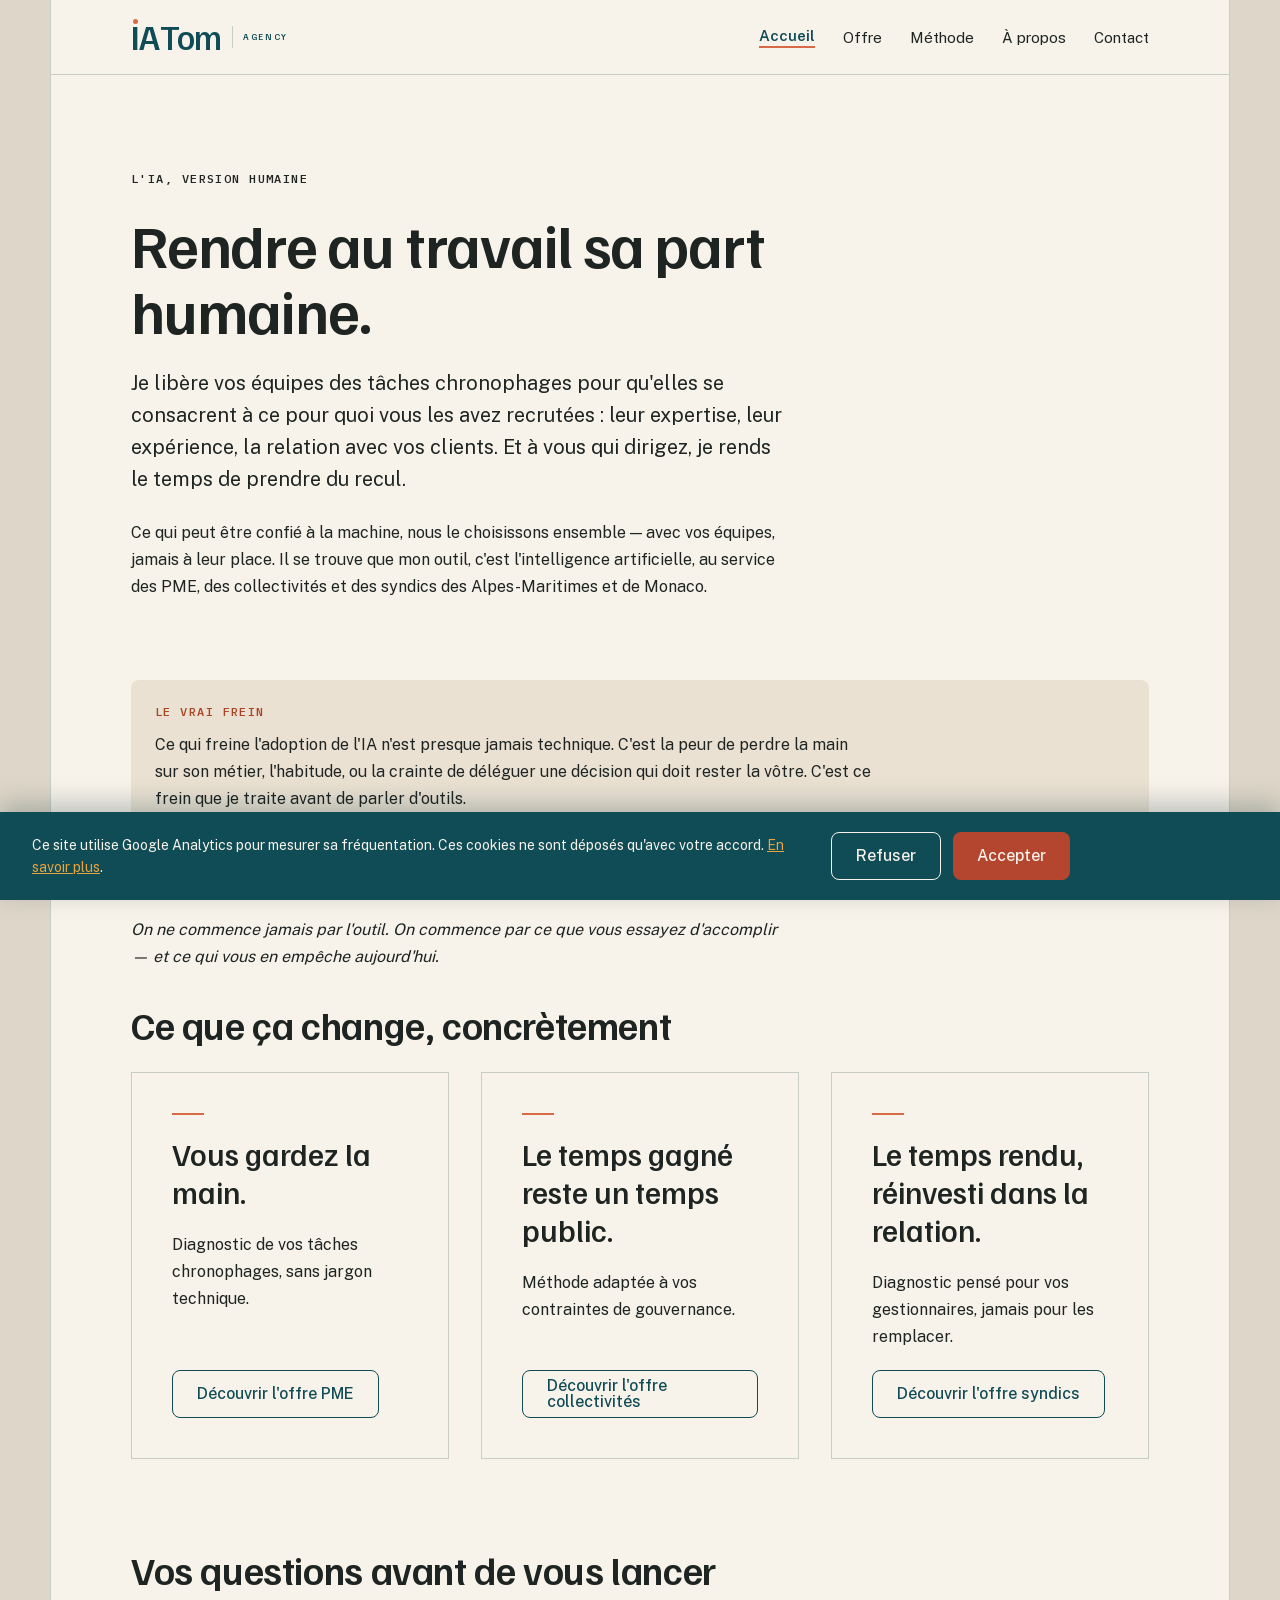
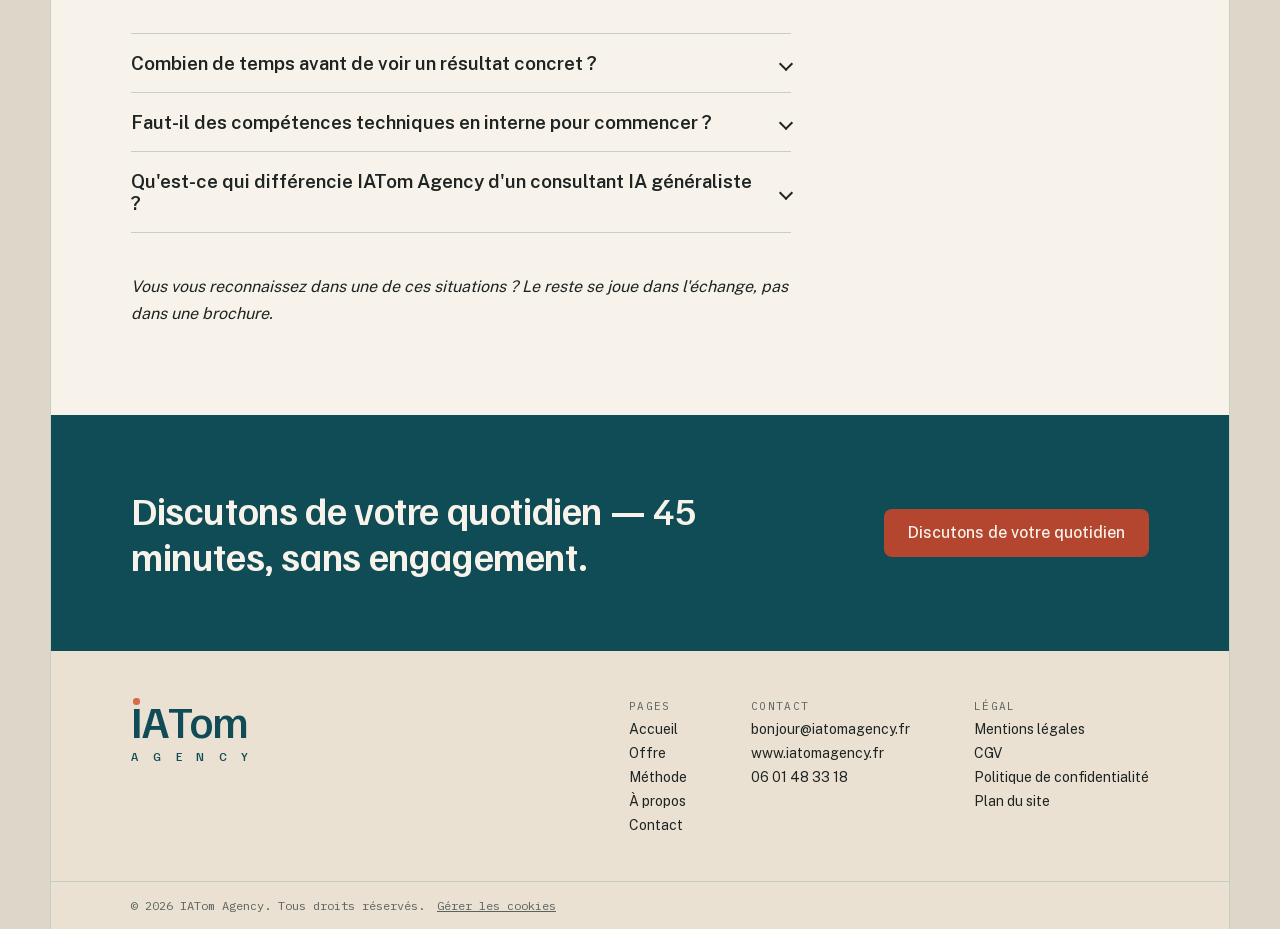
==== index.html @ 8ddca134 "Merge pull request #6 from iatom-agency/siret-mentions-legales-textes Ajoute le SIRET et met à jour " ====
<!DOCTYPE html>
<html lang="fr">
<head>
<meta charset="UTF-8">
<meta name="viewport" content="width=device-width, initial-scale=1">
<link rel="icon" href="assets/favicon.svg" type="image/svg+xml">
<link rel="icon" href="assets/favicon-32x32.png" type="image/png" sizes="32x32">
<link rel="icon" href="favicon.ico" sizes="any">
<link rel="apple-touch-icon" href="assets/apple-touch-icon.png">
<title>IATom Agency — L'IA, version humaine</title>
<meta name="description" content="Accompagnement à l'adoption de l'IA pour PME, collectivités et syndics des Alpes-Maritimes et de Monaco, par Thomas Blachère.">
<link rel="canonical" href="https://iatomagency.fr/">
<meta property="og:type" content="website">
<meta property="og:site_name" content="IATom Agency">
<meta property="og:locale" content="fr_FR">
<meta property="og:title" content="IATom Agency — L'IA, version humaine">
<meta property="og:description" content="Accompagnement à l'adoption de l'IA pour PME, collectivités et syndics des Alpes-Maritimes et de Monaco, par Thomas Blachère.">
<meta property="og:url" content="https://iatomagency.fr/">
<meta property="og:image" content="https://iatomagency.fr/assets/img/thomas-blachere.jpg">
<meta name="twitter:card" content="summary">
<meta name="twitter:title" content="IATom Agency — L'IA, version humaine">
<meta name="twitter:description" content="Accompagnement à l'adoption de l'IA pour PME, collectivités et syndics des Alpes-Maritimes et de Monaco, par Thomas Blachère.">
<meta name="twitter:image" content="https://iatomagency.fr/assets/img/thomas-blachere.jpg">
<link rel="stylesheet" href="assets/fonts.css">
<link rel="stylesheet" href="assets/styles.css">
<link rel="stylesheet" href="assets/site.css">
<link rel="stylesheet" href="assets/effects.css">
<script type="application/ld+json">
{
  "@context": "https://schema.org",
  "@type": "ProfessionalService",
  "name": "IATom Agency",
  "description": "Accompagnement à l'adoption de l'IA pour PME, collectivités et syndics des Alpes-Maritimes et de Monaco.",
  "url": "https://iatomagency.fr/",
  "image": "https://iatomagency.fr/assets/img/thomas-blachere.jpg",
  "email": "bonjour@iatomagency.fr",
  "telephone": "+33601483318",
  "address": {
    "@type": "PostalAddress",
    "streetAddress": "Allée du 8 mai 1945, Les Bruyères, entrée A",
    "addressLocality": "Menton",
    "postalCode": "06500",
    "addressCountry": "FR"
  },
  "areaServed": ["Alpes-Maritimes", "Monaco"],
  "founder": {
    "@type": "Person",
    "name": "Thomas Blachère"
  }
}
</script>
<script type="application/ld+json">
{
  "@context": "https://schema.org",
  "@type": "FAQPage",
  "mainEntity": [
    {
      "@type": "Question",
      "name": "Combien de temps avant de voir un résultat concret ?",
      "acceptedAnswer": {
        "@type": "Answer",
        "text": "Tout dépend de votre point de départ. Mais dès les premières semaines, la démonstration concrète de ce que l'IA peut absorber comme tâches redondantes ou pénibles change quelque chose : vous vous recentrez sur votre métier, et bien souvent, ça redonne du cœur à l'ouvrage."
      }
    },
    {
      "@type": "Question",
      "name": "Faut-il des compétences techniques en interne pour commencer ?",
      "acceptedAnswer": {
        "@type": "Answer",
        "text": "Aucune. Je suis là pour vous guider pas à pas, vous enseigner, et vous faire prendre goût à un outil qui va vous faciliter le travail — pas pour vous transformer en technicien."
      }
    },
    {
      "@type": "Question",
      "name": "Qu'est-ce qui différencie IATom Agency d'un consultant IA généraliste ?",
      "acceptedAnswer": {
        "@type": "Answer",
        "text": "Après plus de trente ans dans l'hospitalité — dont plusieurs années à l'étranger, à la tête d'équipes nombreuses sur des sites isolés, avec peu de ressources et aucune marge d'erreur — je n'apporte pas de solution « clé en main ». Chaque organisation a ses propres contraintes : c'est cette capacité à m'adapter, plus qu'un savoir-faire technique générique, qui fait la différence. J'écoute, j'analyse, et je construis avec vous un plan de déploiement étape par étape — parce que l'IA est là pour rendre l'humain plus efficace, jamais pour le remplacer."
      }
    }
  ]
}
</script>
</head>
<body>
<div class="iat-progress" aria-hidden="true"><div class="iat-progress__bar" id="scrollProgress"></div></div>
<div class="page">
<div class="site-header" style="display: flex; align-items: center; justify-content: space-between; padding: 20px 80px; border-bottom: 1px solid var(--iat-bordure);">
    <a href="index.html" style="text-decoration:none;" aria-label="Retour à l&#39;accueil"><span class="iat-logo iat-logo--principal iat-logo--horizontal" role="img" aria-label="IATom Agency" style="font-size: 34px;"><span class="iat-logo__mot"><span class="iat-logo__i">I<span class="iat-logo__point"></span></span><span class="iat-logo__ia">A</span><span class="iat-logo__tom">Tom</span></span><span class="iat-logo__filet"></span><span class="iat-logo__descripteur-inline">Agency</span></span></a>
    <button class="nav-burger" type="button" aria-label="Ouvrir le menu" aria-expanded="false"><span></span><span></span><span></span></button>
    <div class="site-nav" style="display: flex; align-items: center; gap: 28px; font-family: var(--iat-font-texte); font-size: 15px;">
      <a href="index.html" style="color: var(--iat-petrole); font-weight: 600; border-bottom: 2px solid var(--iat-corail); padding-bottom: 2px; text-decoration:none;" aria-current="page">Accueil</a>
      <a href="offre.html" style="color: var(--iat-texte); text-decoration:none;">Offre</a>
      <a href="methode.html" style="color: var(--iat-texte); text-decoration:none;">Méthode</a>
      <a href="a-propos.html" style="color: var(--iat-texte); text-decoration:none;">À propos</a>
      <a href="contact.html" style="color: var(--iat-texte); text-decoration:none;">Contact</a>
    </div>
  
  <div class="nav-backdrop"></div>
</div>
<main>

  <div style="padding: 96px 80px 80px; display: flex; flex-direction: column; gap: 24px; max-width: 820px;">
    <p class="iat-text iat-text--surtitre" style="margin: 0px;">L'IA, version humaine</p>
<h1 class="iat-heading iat-heading--display" style="margin: 0px;">Rendre au travail sa part humaine.</h1>
    <p class="iat-text iat-text--chapo" style="margin: 0px; max-width: 720px;">Je libère vos équipes des tâches chronophages pour qu'elles se consacrent à ce pour quoi vous les avez recrutées : leur expertise, leur expérience, la relation avec vos clients. Et à vous qui dirigez, je rends le temps de prendre du recul.</p>
<p class="iat-text iat-text--corps" style="margin: 0px; max-width: 720px;">Ce qui peut être confié à la machine, nous le choisissons ensemble — avec vos équipes, jamais à leur place. Il se trouve que mon outil, c'est l'intelligence artificielle, au service des PME, des collectivités et des syndics des Alpes-Maritimes et de Monaco.</p>
  </div>

  <div style="padding: 0px 80px 80px;">
    <div class="iat-card iat-card--sable"><p class="iat-card__eyebrow">LE VRAI FREIN</p>
      <p class="iat-text iat-text--corps" style="margin: 0px; max-width: 720px;">Ce qui freine l'adoption de l'IA n'est presque jamais technique. C'est la peur de perdre la main sur son métier, l'habitude, ou la crainte de déléguer une décision qui doit rester la vôtre. C'est ce frein que je traite avant de parler d'outils.</p>
    </div>
  </div>

  <div style="padding: 0px 80px 32px; max-width: 820px;"><p class="iat-text iat-text--corps" style="margin: 0px; font-style: italic;">On ne commence jamais par l'outil. On commence par ce que vous essayez d'accomplir — et ce qui vous en empêche aujourd'hui.</p></div>

    <div style="padding: 0px 80px 24px;"><h2 class="iat-heading iat-heading--h2" style="margin: 0px;">Ce que ça change, concrètement</h2></div>
<div class="grid-cards-3" style="padding: 0px 80px 88px; display: grid; grid-template-columns: 1fr 1fr 1fr; gap: 32px;">
    <div style="display: flex; flex-direction: column; gap: 20px; padding: 40px; border: 1px solid var(--iat-bordure); background: var(--iat-blanc-chaud);">
      <div style="width: 32px; height: 2px; background: var(--iat-corail);"></div>
      <h3 class="iat-heading iat-heading--h3" style="margin: 0px;">Vous gardez la main.</h3>
      <p class="iat-text iat-text--corps" style="margin: 0px; flex: 1 1 0%;">Diagnostic de vos tâches chronophages, sans jargon technique.</p>
      <div><a class="iat-button iat-button--secondary" href="offre.html#pme" style="text-decoration:none;">Découvrir l'offre PME</a></div>
    </div>
    <div style="display: flex; flex-direction: column; gap: 20px; padding: 40px; border: 1px solid var(--iat-bordure); background: var(--iat-blanc-chaud);">
      <div style="width: 32px; height: 2px; background: var(--iat-corail);"></div>
      <h3 class="iat-heading iat-heading--h3" style="margin: 0px;">Le temps gagné reste un temps public.</h3>
      <p class="iat-text iat-text--corps" style="margin: 0px; flex: 1 1 0%;">Méthode adaptée à vos contraintes de gouvernance.</p>
      <div><a class="iat-button iat-button--secondary" href="offre.html#collectivites" style="text-decoration:none;">Découvrir l'offre collectivités</a></div>
    </div>
    <div style="display: flex; flex-direction: column; gap: 20px; padding: 40px; border: 1px solid var(--iat-bordure); background: var(--iat-blanc-chaud);">
      <div style="width: 32px; height: 2px; background: var(--iat-corail);"></div>
      <h3 class="iat-heading iat-heading--h3" style="margin: 0px;">Le temps rendu, réinvesti dans la relation.</h3>
      <p class="iat-text iat-text--corps" style="margin: 0px; flex: 1 1 0%;">Diagnostic pensé pour vos gestionnaires, jamais pour les remplacer.</p>
      <div><a class="iat-button iat-button--secondary" href="offre.html#syndics" style="text-decoration:none;">Découvrir l'offre syndics</a></div>
    </div>
  </div>

    <div style="padding: 0px 80px 88px; display: flex; flex-direction: column; gap: 40px; max-width: 820px;">
    <h2 class="iat-heading iat-heading--h2" style="margin: 0px;">Vos questions avant de vous lancer</h2>
    <div class="iat-faq">
      <div class="iat-faq__item">
        <h3 class="iat-faq__question-wrap" style="margin: 0px;"><button type="button" class="iat-faq__question iat-heading iat-heading--h3" aria-expanded="false" aria-controls="faq-panel-1" id="faq-q-1"><span>Combien de temps avant de voir un résultat concret ?</span><span class="iat-faq__chevron" aria-hidden="true"></span></button></h3>
        <div class="iat-faq__panel" id="faq-panel-1" role="region" aria-labelledby="faq-q-1">
          <div class="iat-faq__answer-inner"><p class="iat-text iat-text--corps iat-faq__answer">Tout dépend de votre point de départ. Mais dès les premières semaines, la démonstration concrète de ce que l'IA peut absorber comme tâches redondantes ou pénibles change quelque chose : vous vous recentrez sur votre métier, et bien souvent, ça redonne du cœur à l'ouvrage.</p></div>
        </div>
      </div>
      <div class="iat-faq__item">
        <h3 class="iat-faq__question-wrap" style="margin: 0px;"><button type="button" class="iat-faq__question iat-heading iat-heading--h3" aria-expanded="false" aria-controls="faq-panel-2" id="faq-q-2"><span>Faut-il des compétences techniques en interne pour commencer ?</span><span class="iat-faq__chevron" aria-hidden="true"></span></button></h3>
        <div class="iat-faq__panel" id="faq-panel-2" role="region" aria-labelledby="faq-q-2">
          <div class="iat-faq__answer-inner"><p class="iat-text iat-text--corps iat-faq__answer">Aucune. Je suis là pour vous guider pas à pas, vous enseigner, et vous faire prendre goût à un outil qui va vous faciliter le travail — pas pour vous transformer en technicien.</p></div>
        </div>
      </div>
      <div class="iat-faq__item">
        <h3 class="iat-faq__question-wrap" style="margin: 0px;"><button type="button" class="iat-faq__question iat-heading iat-heading--h3" aria-expanded="false" aria-controls="faq-panel-3" id="faq-q-3"><span>Qu'est-ce qui différencie IATom Agency d'un consultant IA généraliste ?</span><span class="iat-faq__chevron" aria-hidden="true"></span></button></h3>
        <div class="iat-faq__panel" id="faq-panel-3" role="region" aria-labelledby="faq-q-3">
          <div class="iat-faq__answer-inner"><p class="iat-text iat-text--corps iat-faq__answer">Beaucoup de consultants IA partent de l'outil : où peut-on le brancher. Je fais l'inverse. Après plus de trente ans dans l'hospitalité — dont plusieurs années à l'étranger, à la tête d'équipes nombreuses sur des sites isolés, avec peu de ressources et aucune marge d'erreur — je n'apporte pas de solution « clé en main ». Chaque organisation a ses propres contraintes : c'est cette capacité à m'adapter, plus qu'un savoir-faire technique générique, qui fait la différence. J'écoute, j'analyse, et je construis avec vous un plan de déploiement étape par étape — parce que l'IA est là pour rendre l'humain plus efficace, jamais pour le remplacer.</p></div>
        </div>
      </div>
    </div>
    <p class="iat-text iat-text--corps" style="margin: 0px; font-style: italic;">Vous vous reconnaissez dans une de ces situations ? Le reste se joue dans l'échange, pas dans une brochure.</p>
  </div>

<div style="background: var(--iat-petrole); padding: 72px 80px; display: flex; align-items: center; justify-content: space-between; gap: 48px;">
    <h2 class="iat-heading iat-heading--h2" style="margin: 0px; color: var(--iat-blanc-chaud); max-width: 640px;">Discutons de votre quotidien — 45 minutes, sans engagement.</h2>
    <a class="iat-button iat-button--primary" href="contact.html" style="text-decoration:none;">Discutons de votre quotidien</a>
  </div>

  </main>
<div style="background: var(--iat-sable);">
  <div class="site-footer-top" style="padding: 48px 80px; display: flex; align-items: flex-start; justify-content: space-between; gap: 48px;">
    <span class="iat-logo iat-logo--principal iat-logo--standard" role="img" aria-label="IATom Agency" style="font-size: 44px;"><span class="iat-logo__mot"><span class="iat-logo__i">I<span class="iat-logo__point"></span></span><span class="iat-logo__ia">A</span><span class="iat-logo__tom">Tom</span></span><span class="iat-logo__descripteur"><span>A</span><span>G</span><span>E</span><span>N</span><span>C</span><span>Y</span></span></span>
    <div class="site-footer-cols" style="display: flex; gap: 64px; font-family: var(--iat-font-texte); font-size: 14px; color: var(--iat-texte);">
      <div style="display: flex; flex-direction: column; gap: 8px;">
        <div style="font-family: var(--iat-font-mono); font-size: 11px; letter-spacing: 0.12em; color: var(--iat-gris-texte);">PAGES</div>
        <a href="index.html" style="color:inherit;text-decoration:none;">Accueil</a><a href="offre.html" style="color:inherit;text-decoration:none;">Offre</a><a href="methode.html" style="color:inherit;text-decoration:none;">Méthode</a><a href="a-propos.html" style="color:inherit;text-decoration:none;">À propos</a><a href="contact.html" style="color:inherit;text-decoration:none;">Contact</a>
      </div>
      <div style="display: flex; flex-direction: column; gap: 8px;">
        <div style="font-family: var(--iat-font-mono); font-size: 11px; letter-spacing: 0.12em; color: var(--iat-gris-texte);">CONTACT</div>
        <a href="mailto:bonjour@iatomagency.fr" style="color:inherit;text-decoration:none;">bonjour@iatomagency.fr</a><a href="https://www.iatomagency.fr" style="color:inherit;text-decoration:none;">www.iatomagency.fr</a><a href="tel:+33601483318" style="color:inherit;text-decoration:none;">06 01 48 33 18</a>
      </div>
      <div style="display: flex; flex-direction: column; gap: 8px;">
        <div style="font-family: var(--iat-font-mono); font-size: 11px; letter-spacing: 0.12em; color: var(--iat-gris-texte);">LÉGAL</div>
        <a href="mentions-legales.html" style="color:inherit;text-decoration:none;">Mentions légales</a><a href="cgv.html" style="color:inherit;text-decoration:none;">CGV</a><a href="politique-confidentialite.html" style="color:inherit;text-decoration:none;">Politique de confidentialité</a><a href="plan-du-site.html" style="color:inherit;text-decoration:none;">Plan du site</a>
      </div>
    </div>
  </div>
  <div style="padding: 16px 80px; border-top: 1px solid var(--iat-bordure); font-family: var(--iat-font-mono); font-size: 12px; color: var(--iat-gris-texte);">© 2026 IATom Agency. Tous droits réservés.<button type="button" id="cookie-manage" class="cookie-manage-link">Gérer les cookies</button></div></div>
</div>
<div id="cookie-banner" class="cookie-banner" hidden>
  <p class="cookie-banner__text">Ce site utilise Google Analytics pour mesurer sa fréquentation. Ces cookies ne sont déposés qu'avec votre accord. <a href="politique-confidentialite.html">En savoir plus</a>.</p>
  <div class="cookie-banner__actions">
    <button type="button" id="cookie-refuse" class="iat-button iat-button--secondary">Refuser</button>
    <button type="button" id="cookie-accept" class="iat-button iat-button--primary">Accepter</button>
  </div>
</div>
<script src="assets/nav.js" defer></script>
<script src="assets/consent.js" defer></script>
<script src="assets/effects.js" defer></script>
</body>
</html>
---- assets/fonts.css ----
@font-face {
  font-family: "Caveat";
  font-style: normal;
  font-weight: 400;
  font-display: swap;
  src: url("fonts/caveat-400-normal.woff2") format("woff2");
}

@font-face {
  font-family: "Caveat";
  font-style: normal;
  font-weight: 500;
  font-display: swap;
  src: url("fonts/caveat-500-normal.woff2") format("woff2");
}

@font-face {
  font-family: "Caveat";
  font-style: normal;
  font-weight: 600;
  font-display: swap;
  src: url("fonts/caveat-600-normal.woff2") format("woff2");
}

@font-face {
  font-family: "Familjen Grotesk";
  font-style: normal;
  font-weight: 500;
  font-display: swap;
  src: url("fonts/familjen-grotesk-500-normal.woff2") format("woff2");
}

@font-face {
  font-family: "Familjen Grotesk";
  font-style: normal;
  font-weight: 600;
  font-display: swap;
  src: url("fonts/familjen-grotesk-600-normal.woff2") format("woff2");
}

@font-face {
  font-family: "Familjen Grotesk";
  font-style: normal;
  font-weight: 700;
  font-display: swap;
  src: url("fonts/familjen-grotesk-700-normal.woff2") format("woff2");
}

@font-face {
  font-family: "IBM Plex Mono";
  font-style: normal;
  font-weight: 400;
  font-display: swap;
  src: url("fonts/ibm-plex-mono-400-normal.woff2") format("woff2");
}

@font-face {
  font-family: "IBM Plex Mono";
  font-style: normal;
  font-weight: 500;
  font-display: swap;
  src: url("fonts/ibm-plex-mono-500-normal.woff2") format("woff2");
}

@font-face {
  font-family: "Public Sans";
  font-style: normal;
  font-weight: 400;
  font-display: swap;
  src: url("fonts/public-sans-400-normal.woff2") format("woff2");
}

@font-face {
  font-family: "Public Sans";
  font-style: normal;
  font-weight: 500;
  font-display: swap;
  src: url("fonts/public-sans-500-normal.woff2") format("woff2");
}

@font-face {
  font-family: "Public Sans";
  font-style: normal;
  font-weight: 600;
  font-display: swap;
  src: url("fonts/public-sans-600-normal.woff2") format("woff2");
}

@font-face {
  font-family: "Source Serif 4";
  font-style: italic;
  font-weight: 400;
  font-display: swap;
  src: url("fonts/source-serif-4-400-italic.woff2") format("woff2");
}

@font-face {
  font-family: "Source Serif 4";
  font-style: normal;
  font-weight: 400;
  font-display: swap;
  src: url("fonts/source-serif-4-400-normal.woff2") format("woff2");
}

@font-face {
  font-family: "Source Serif 4";
  font-style: normal;
  font-weight: 600;
  font-display: swap;
  src: url("fonts/source-serif-4-600-normal.woff2") format("woff2");
}
---- assets/styles.css ----
/* src/fonts.css */

/* src/tokens/tokens.css */
:root {
  --iat-petrole: #0F4C55;
  --iat-petrole-clair: #3C7A80;
  --iat-corail: #D96A47;
  --iat-ambre: #E8A33D;
  --iat-blanc-chaud: #F7F2EA;
  --iat-sable: #EAE1D3;
  --iat-sauge: #C7CFC4;
  --iat-gris-texte: #5A625E;
  --iat-anthracite: #1E2422;
  --iat-nuit: #0B2E33;
  --iat-nuit-surface: #123C42;
  --iat-succes: #4A7C59;
  --iat-alerte: #E8A33D;
  --iat-erreur: #B4462F;
  --iat-info: #3C7A80;
  --iat-serie-1: #0F4C55;
  --iat-serie-2: #D96A47;
  --iat-serie-3: #E8A33D;
  --iat-serie-4: #3C7A80;
  --iat-serie-5: #C7CFC4;
  --iat-serie-6: #5A625E;
  --iat-font-titre:
    "Familjen Grotesk",
    "Segoe UI",
    Helvetica,
    sans-serif;
  --iat-font-texte:
    "Public Sans",
    "Segoe UI",
    Helvetica,
    sans-serif;
  --iat-font-serif:
    "Source Serif 4",
    Georgia,
    serif;
  --iat-font-mono:
    "IBM Plex Mono",
    ui-monospace,
    monospace;
  --iat-font-signature: "Caveat", cursive;
  --iat-s1: 4px;
  --iat-s2: 8px;
  --iat-s3: 12px;
  --iat-s4: 16px;
  --iat-s5: 24px;
  --iat-s6: 32px;
  --iat-s7: 48px;
  --iat-s8: 64px;
  --iat-s9: 96px;
  --iat-s10: 128px;
  --iat-largeur-texte: 720px;
  --iat-largeur-contenu: 1200px;
  --iat-radius-s: 2px;
  --iat-radius-m: 8px;
  --iat-radius-l: 16px;
  --iat-ombre: 0 1px 2px rgba(30,36,34,.06), 0 8px 24px rgba(30,36,34,.06);
  --iat-ease: cubic-bezier(.22,1,.36,1);
  --iat-duree: 240ms;
  --iat-fond: var(--iat-blanc-chaud);
  --iat-surface: var(--iat-sable);
  --iat-surface-contraste: var(--iat-petrole);
  --iat-surface-neutre: var(--iat-blanc-chaud);
  --iat-fond-sombre: var(--iat-petrole);
  --iat-texte: var(--iat-anthracite);
  --iat-texte-secondaire: var(--iat-gris-texte);
  --iat-texte-sur-contraste: var(--iat-blanc-chaud);
  --iat-titre: var(--iat-petrole);
  --iat-bordure: var(--iat-sauge);
  --iat-bordure-forte: var(--iat-petrole);
  --iat-accent: var(--iat-corail);
  --iat-accent-survol: #B4462F;
  --iat-texte-sur-accent: var(--iat-blanc-chaud);
  --iat-focus: var(--iat-corail);
  --iat-lien: #B4462F;
  --iat-lien-hover: var(--iat-petrole);
  --iat-etat-succes: var(--iat-succes);
  --iat-etat-alerte: var(--iat-alerte);
  --iat-etat-erreur: var(--iat-erreur);
  --iat-etat-info: var(--iat-info);
  /* Correctif contraste (finding accessibilité Lighthouse, 2026-09-07) :
     --iat-corail (#D96A47) est trop clair pour du texte ou pour du texte
     blanc en fond plein sur les surfaces claires du site (ratios WCAG
     mesurés : 2.66:1 en texte sur --iat-surface, 3.09:1 en texte blanc sur
     fond corail — le seuil AA texte normal est 4.5:1). Ces deux variantes
     assombries, même teinte, comblent l'écart sans toucher --iat-corail
     lui-même (qui reste utilisé tel quel ailleurs — ex. les numéros
     01/02/03 de methode.html, en 32px, où le ratio de 3.09:1 respecte déjà
     le seuil AA "grand texte" de 3:1). Uniquement défini ici (thème clair) :
     le thème sombre n'est pas activé sur le site actuel.
  */
  --iat-corail-bouton: #B4462F;      /* fond des boutons primaires : 4.88:1 avec du texte blanc-chaud */
  --iat-corail-bouton-survol: #A94323; /* survol du bouton primaire : 5.36:1 */
  --iat-corail-texte: #A94323;       /* corail utilisé comme texte (eyebrow de carte) : 4.61:1 sur --iat-surface, 5.36:1 sur --iat-surface-neutre */
}
[data-theme=dark] {
  --iat-fond: var(--iat-nuit);
  --iat-surface: var(--iat-nuit-surface);
  --iat-surface-contraste: var(--iat-nuit-surface);
  --iat-surface-neutre: var(--iat-nuit-surface);
  --iat-fond-sombre: var(--iat-nuit);
  --iat-texte: var(--iat-blanc-chaud);
  --iat-texte-secondaire: var(--iat-sauge);
  --iat-texte-sur-contraste: var(--iat-blanc-chaud);
  --iat-titre: var(--iat-blanc-chaud);
  --iat-bordure: #2A555C;
  --iat-bordure-forte: var(--iat-sauge);
  --iat-accent: var(--iat-ambre);
  --iat-accent-survol: #F2B65C;
  --iat-texte-sur-accent: var(--iat-anthracite);
  --iat-focus: var(--iat-ambre);
  --iat-lien: var(--iat-blanc-chaud);
  --iat-lien-hover: var(--iat-ambre);
  --iat-etat-succes: #5F9F72;
  --iat-etat-alerte: var(--iat-ambre);
  --iat-etat-erreur: #D67763;
  --iat-etat-info: #4E9EA6;
  --iat-ombre: 0 1px 2px rgba(0,0,0,.35), 0 8px 24px rgba(0,0,0,.45);
  --iat-serie-1: #4E9EA6;
  --iat-serie-2: #E8865F;
  --iat-serie-3: #E8A33D;
  --iat-serie-4: #C7CFC4;
  --iat-serie-5: #7FA8A3;
  --iat-serie-6: #9AA6A1;
}

/* src/components/Button/Button.css */
.iat-button {
  display: inline-flex;
  align-items: center;
  justify-content: center;
  height: 48px;
  padding: 0 var(--iat-s5);
  border-radius: var(--iat-radius-m);
  border: none;
  font-family: var(--iat-font-texte);
  font-weight: 500;
  font-size: 16px;
  line-height: 1;
  cursor: pointer;
  transition:
    background-color var(--iat-duree) var(--iat-ease),
    color var(--iat-duree) var(--iat-ease),
    border-color var(--iat-duree) var(--iat-ease);
}
.iat-button:focus-visible {
  outline: 2px solid var(--iat-focus);
  outline-offset: 2px;
}
.iat-button:disabled {
  opacity: 0.5;
  cursor: not-allowed;
}
.iat-button--primary {
  background: var(--iat-corail-bouton);
  color: var(--iat-texte-sur-accent);
}
.iat-button--primary:hover:not(:disabled) {
  background: var(--iat-corail-bouton-survol);
}
.iat-button--secondary {
  background: transparent;
  color: var(--iat-bordure-forte);
  border: 1px solid var(--iat-bordure-forte);
}
.iat-button--secondary:hover:not(:disabled) {
  background: var(--iat-surface);
}
.iat-button--tertiary {
  background: transparent;
  color: var(--iat-bordure-forte);
  padding: 0 var(--iat-s2);
  text-decoration: underline solid transparent;
  text-underline-offset: 4px;
}
.iat-button--tertiary:hover:not(:disabled) {
  text-decoration-color: var(--iat-accent);
}

/* src/components/Card/Card.css */
.iat-card {
  border-radius: var(--iat-radius-m);
  padding: var(--iat-s5);
}
.iat-card--sable {
  background: var(--iat-surface);
  color: var(--iat-texte);
}
.iat-card--blanc {
  background: var(--iat-surface-neutre);
  color: var(--iat-texte);
}
.iat-card--petrole {
  background: var(--iat-surface-contraste);
  color: var(--iat-texte-sur-contraste);
}
.iat-card__eyebrow {
  margin: 0 0 var(--iat-s3);
  font-family: var(--iat-font-mono);
  font-size: 12px;
  font-weight: 500;
  letter-spacing: 0.12em;
  text-transform: uppercase;
  color: var(--iat-corail-texte);
}
.iat-card--petrole .iat-card__eyebrow {
  color: var(--iat-ambre);
}

/* src/components/Badge/Badge.css */
.iat-badge {
  display: inline-flex;
  align-items: center;
  height: 24px;
  padding: 0 var(--iat-s3);
  border-radius: var(--iat-radius-s);
  font-family: var(--iat-font-mono);
  font-size: 12px;
  font-weight: 500;
  letter-spacing: 0.04em;
  text-transform: uppercase;
  white-space: nowrap;
  background: color-mix(in srgb, currentColor 14%, transparent);
}
.iat-badge--succes {
  color: var(--iat-etat-succes);
}
.iat-badge--alerte {
  color: var(--iat-etat-alerte);
  background: color-mix(in srgb, var(--iat-etat-alerte) 22%, transparent);
}
.iat-badge--erreur {
  color: var(--iat-etat-erreur);
}
.iat-badge--info {
  color: var(--iat-etat-info);
}
.iat-badge--neutre {
  color: var(--iat-texte-secondaire);
  background: var(--iat-surface);
}
:root:not([data-theme=dark]) .iat-badge--alerte {
  color: var(--iat-anthracite);
}

/* src/components/Typography/Typography.css */
.iat-heading {
  margin: 0;
  font-family: var(--iat-font-titre);
  color: var(--iat-texte);
}
.iat-heading--display {
  font-size: 61px;
  line-height: 66px;
  font-weight: 600;
  letter-spacing: -0.02em;
}
.iat-heading--h1 {
  font-size: 49px;
  line-height: 56px;
  font-weight: 600;
  letter-spacing: -0.015em;
}
.iat-heading--h2 {
  font-size: 39px;
  line-height: 46px;
  font-weight: 600;
  letter-spacing: -0.01em;
}
.iat-heading--h3 {
  font-size: 31px;
  line-height: 38px;
  font-weight: 500;
}
.iat-heading--h4 {
  font-size: 25px;
  line-height: 32px;
  font-weight: 500;
}
.iat-text {
  margin: 0;
  color: var(--iat-texte);
}
.iat-text--chapo {
  font-family: var(--iat-font-texte);
  font-size: 20px;
  line-height: 32px;
  font-weight: 400;
}
.iat-text--corps {
  font-family: var(--iat-font-texte);
  font-size: 16px;
  line-height: 27px;
  font-weight: 400;
}
.iat-text--corps-rapport {
  font-family: var(--iat-font-serif);
  font-size: 17px;
  line-height: 29px;
  font-weight: 400;
}
.iat-text--petit {
  font-family: var(--iat-font-texte);
  font-size: 14px;
  line-height: 22px;
  font-weight: 400;
  color: var(--iat-texte-secondaire);
}
.iat-text--legende {
  font-family: var(--iat-font-mono);
  font-size: 12px;
  line-height: 18px;
  font-weight: 400;
  letter-spacing: 0.04em;
  color: var(--iat-texte-secondaire);
}
.iat-text--surtitre {
  font-family: var(--iat-font-mono);
  font-size: 12px;
  line-height: 16px;
  font-weight: 500;
  letter-spacing: 0.12em;
  text-transform: uppercase;
}

/* src/components/FormField/FormField.css */
.iat-field {
  display: flex;
  flex-direction: column;
  gap: var(--iat-s2);
}
.iat-field__label {
  font-family: var(--iat-font-texte);
  font-size: 14px;
  font-weight: 500;
  color: var(--iat-texte);
}
.iat-field__input {
  height: 48px;
  padding: 0 var(--iat-s4);
  border-radius: var(--iat-radius-m);
  border: 1px solid var(--iat-bordure);
  background: var(--iat-surface-neutre);
  color: var(--iat-texte);
  font-family: var(--iat-font-texte);
  font-size: 16px;
  transition: border-color var(--iat-duree) var(--iat-ease);
}
.iat-field__input::placeholder {
  color: var(--iat-texte-secondaire);
}
.iat-field__input:hover {
  border-color: var(--iat-bordure-forte);
}
.iat-field__input:focus-visible {
  outline: 2px solid var(--iat-focus);
  outline-offset: 2px;
  border-color: var(--iat-bordure-forte);
}
.iat-field__help {
  margin: 0;
  font-family: var(--iat-font-texte);
  font-size: 14px;
  color: var(--iat-texte-secondaire);
}
.iat-field--error .iat-field__input {
  border-color: var(--iat-etat-erreur);
}
.iat-field--error .iat-field__help {
  color: var(--iat-etat-erreur);
}

/* src/components/Logo/Logo.css */
.iat-logo {
  display: inline-flex;
  flex-direction: column;
  gap: 0.19em;
  width: fit-content;
  font-family: var(--iat-font-titre);
  line-height: 1;
  letter-spacing: -0.02em;
  color: var(--iat-petrole);
}
.iat-logo__mot {
  display: flex;
  align-items: baseline;
}
.iat-logo__i {
  position: relative;
  display: inline-block;
  font-weight: 600;
}
.iat-logo__point {
  position: absolute;
  left: 50%;
  top: -0.022em;
  width: 0.15em;
  height: 0.15em;
  margin-left: -0.075em;
  border-radius: 50%;
  background: var(--iat-corail);
}
@keyframes iat-point-tombe {
  from {
    transform: translateY(-0.30em);
  }
  to {
    transform: translateY(0);
  }
}
.iat-logo--anime .iat-logo__point {
  animation: iat-point-tombe 480ms var(--iat-ease) 1 both;
}
.iat-logo--anime.iat-logo--small .iat-logo__point {
  animation-name: iat-point-tombe-small;
}
@keyframes iat-point-tombe-small {
  from {
    transform: translateY(-0.42em);
  }
  to {
    transform: translateY(0);
  }
}
@media (prefers-reduced-motion: reduce) {
  .iat-logo--anime .iat-logo__point,
  .iat-logo--anime.iat-logo--small .iat-logo__point {
    animation: none;
  }
}
.iat-logo--small .iat-logo__point {
  top: -0.112em;
  width: 0.21em;
  height: 0.21em;
  margin-left: -0.105em;
}
.iat-logo__ia {
  font-weight: 600;
}
.iat-logo__tom {
  font-weight: 400;
}
.iat-logo__descripteur {
  display: flex;
  justify-content: space-between;
  width: 100%;
  box-sizing: border-box;
  padding: 0 0.03em;
  font-size: 0.27em;
  font-weight: 500;
  line-height: 1;
  letter-spacing: 0;
  text-transform: uppercase;
}
.iat-logo--inverse {
  color: var(--iat-blanc-chaud);
}
.iat-logo--inverse .iat-logo__point {
  background: var(--iat-ambre);
}
.iat-logo--mono-noir {
  color: var(--iat-anthracite);
}
.iat-logo--mono-noir .iat-logo__point {
  background: var(--iat-anthracite);
}
.iat-logo--mono-blanc {
  color: var(--iat-blanc-chaud);
}
.iat-logo--mono-blanc .iat-logo__point {
  background: var(--iat-blanc-chaud);
}
[data-theme=dark] .iat-logo--principal {
  color: var(--iat-blanc-chaud);
}
[data-theme=dark] .iat-logo--principal .iat-logo__point {
  background: var(--iat-ambre);
}
[data-theme=dark] .iat-logo--icone.iat-logo--principal {
  background: var(--iat-nuit-surface);
}
.iat-logo--icone {
  display: inline-flex;
  align-items: center;
  justify-content: center;
  width: 1.7em;
  height: 1.7em;
  border-radius: 0.22em;
  font-weight: 600;
}
.iat-logo--icone.iat-logo--principal {
  background: var(--iat-petrole);
  color: var(--iat-blanc-chaud);
}
.iat-logo--icone.iat-logo--principal .iat-logo__point {
  background: var(--iat-ambre);
}
.iat-logo--icone.iat-logo--inverse {
  background: var(--iat-blanc-chaud);
  color: var(--iat-petrole);
}
.iat-logo--icone.iat-logo--inverse .iat-logo__point {
  background: var(--iat-corail);
}
.iat-logo--icone.iat-logo--mono-noir {
  background: var(--iat-anthracite);
  color: var(--iat-blanc-chaud);
}
.iat-logo--icone.iat-logo--mono-noir .iat-logo__point {
  background: var(--iat-blanc-chaud);
}
.iat-logo--icone.iat-logo--mono-blanc {
  background: transparent;
  color: var(--iat-blanc-chaud);
}
.iat-logo--tagline {
  gap: 0.19em;
}
.iat-logo__tagline {
  margin-top: 0.28em;
  font-family: var(--iat-font-texte);
  font-size: 0.23em;
  font-weight: 400;
  line-height: 1.3;
  letter-spacing: 0;
  color: var(--iat-texte-secondaire);
}
.iat-logo--inverse .iat-logo__tagline,
.iat-logo--mono-blanc .iat-logo__tagline {
  color: currentColor;
  opacity: 0.85;
}
.iat-logo--mono-noir .iat-logo__tagline {
  color: currentColor;
}
.iat-logo--horizontal {
  flex-direction: row;
  align-items: center;
  gap: 0.3em;
}
.iat-logo__filet {
  width: 1px;
  height: 0.62em;
  background: var(--iat-bordure);
}
.iat-logo--inverse .iat-logo__filet,
.iat-logo--mono-blanc .iat-logo__filet {
  background: currentColor;
  opacity: 0.45;
}
.iat-logo--mono-noir .iat-logo__filet {
  background: currentColor;
  opacity: 0.35;
}
.iat-logo__descripteur-inline {
  font-size: 0.27em;
  font-weight: 500;
  line-height: 1;
  letter-spacing: 0.18em;
  text-transform: uppercase;
}

/* src/components/Signature/Signature.css */
.iat-signature {
  display: inline-flex;
  flex-direction: column;
  align-items: flex-start;
  gap: var(--iat-s2);
  color: var(--iat-titre);
}
.iat-signature__trace {
  display: block;
  line-height: 1;
  color: currentColor;
}
.iat-signature__trace--police {
  font-family: var(--iat-font-signature);
  font-weight: 400;
}
.iat-signature__filet {
  width: 150px;
  max-width: 100%;
  height: 1px;
  background: var(--iat-bordure);
}
.iat-signature__nom {
  font-family: var(--iat-font-mono);
  font-size: 10px;
  font-weight: 400;
  line-height: 1.4;
  letter-spacing: 0.14em;
  text-transform: uppercase;
  color: var(--iat-texte-secondaire);
}
.iat-signature--monochrome {
  color: var(--iat-texte);
}
.iat-signature--monochrome .iat-signature__nom {
  color: var(--iat-texte);
}

/* src/components/Link/Link.css */
.iat-link {
  color: var(--iat-lien);
  text-decoration: underline;
  text-underline-offset: 3px;
  text-decoration-thickness: 1px;
  transition: color var(--iat-duree) var(--iat-ease);
}
.iat-link:hover {
  color: var(--iat-lien-hover);
}
.iat-link:focus-visible {
  outline: 2px solid var(--iat-focus);
  outline-offset: 2px;
  border-radius: var(--iat-radius-s);
}
.iat-link--sombre {
  color: var(--iat-blanc-chaud);
}
.iat-link--sombre:hover {
  color: var(--iat-ambre);
}

/* src/components/Citation/Citation.css */
.iat-citation {
  margin: 0;
  display: flex;
  flex-direction: column;
  gap: var(--iat-s3);
}
.iat-citation__texte {
  margin: 0;
  font-family: var(--iat-font-serif);
  font-style: italic;
  font-size: 20px;
  line-height: 1.6;
  font-weight: 400;
  color: var(--iat-titre);
}
.iat-citation__source {
  font-family: var(--iat-font-mono);
  font-size: 12px;
  font-weight: 400;
  line-height: 1.4;
  letter-spacing: 0.12em;
  text-transform: uppercase;
  color: var(--iat-texte-secondaire);
}
.iat-citation__auteur {
  font-weight: 500;
}
.iat-citation--sombre .iat-citation__texte {
  color: var(--iat-texte-sur-contraste);
}
.iat-citation--sombre .iat-citation__source {
  color: var(--iat-ambre);
}

/* src/components/Icon/Icon.css */
.iat-icon {
  display: inline-block;
  flex: none;
  vertical-align: middle;
  color: var(--iat-titre);
}
.iat-icon--actif {
  color: var(--iat-accent);
}

/* src/components/Modal/Modal.css */
.iat-modal__voile {
  position: fixed;
  inset: 0;
  z-index: 100;
  display: flex;
  align-items: center;
  justify-content: center;
  padding: var(--iat-s5);
  background: rgba(15, 76, 85, 0.8);
}
.iat-modal {
  width: 100%;
  max-width: 520px;
  max-height: 100%;
  overflow-y: auto;
  display: flex;
  flex-direction: column;
  gap: var(--iat-s4);
  padding: var(--iat-s6);
  border-radius: var(--iat-radius-l);
  background: var(--iat-fond);
  color: var(--iat-texte);
  box-shadow: var(--iat-ombre);
}
.iat-modal:focus-visible {
  outline: 2px solid var(--iat-focus);
  outline-offset: 2px;
}
.iat-modal__entete {
  display: flex;
  align-items: flex-start;
  justify-content: space-between;
  gap: var(--iat-s4);
}
.iat-modal__titre {
  margin: 0;
  font-family: var(--iat-font-titre);
  font-size: 25px;
  line-height: 32px;
  font-weight: 500;
  color: var(--iat-titre);
}
.iat-modal__fermer {
  flex: none;
  display: inline-flex;
  align-items: center;
  justify-content: center;
  width: 32px;
  height: 32px;
  padding: 0;
  border: none;
  border-radius: var(--iat-radius-s);
  background: transparent;
  color: var(--iat-texte-secondaire);
  cursor: pointer;
}
.iat-modal__fermer:hover {
  color: var(--iat-texte);
}
.iat-modal__fermer:focus-visible {
  outline: 2px solid var(--iat-focus);
  outline-offset: 2px;
}
.iat-modal__corps {
  font-family: var(--iat-font-texte);
  font-size: 16px;
  line-height: 27px;
}
.iat-modal__actions {
  display: flex;
  justify-content: flex-end;
  gap: var(--iat-s3);
  flex-wrap: wrap;
}

/* src/components/Menu/Menu.css */
.iat-menu {
  position: relative;
  display: inline-block;
  align-self: flex-start;
}
.iat-menu__declencheur {
  display: inline-flex;
  align-items: center;
  gap: var(--iat-s2);
  height: 48px;
  padding: 0 var(--iat-s4);
  border: 1px solid var(--iat-bordure);
  border-radius: var(--iat-radius-m);
  background: transparent;
  color: var(--iat-texte);
  font-family: var(--iat-font-texte);
  font-size: 16px;
  font-weight: 500;
  cursor: pointer;
  transition: border-color var(--iat-duree) var(--iat-ease);
}
.iat-menu__declencheur:hover {
  border-color: var(--iat-bordure-forte);
}
.iat-menu__declencheur:focus-visible {
  outline: 2px solid var(--iat-focus);
  outline-offset: 2px;
}
.iat-menu__chevron {
  flex: none;
  color: var(--iat-texte-secondaire);
}
.iat-menu__panneau {
  position: absolute;
  top: calc(100% + var(--iat-s2));
  left: 0;
  z-index: 50;
  min-width: 220px;
  padding: var(--iat-s2);
  display: flex;
  flex-direction: column;
  border-radius: var(--iat-radius-m);
  background: var(--iat-fond);
  box-shadow: var(--iat-ombre);
  border: 1px solid var(--iat-bordure);
}
.iat-menu__panneau--droite {
  left: auto;
  right: 0;
}
.iat-menu__item {
  display: block;
  width: 100%;
  padding: var(--iat-s3) var(--iat-s3);
  border: none;
  border-radius: var(--iat-radius-s);
  background: transparent;
  color: var(--iat-texte);
  font-family: var(--iat-font-texte);
  font-size: 16px;
  text-align: left;
  cursor: pointer;
}
.iat-menu__item:hover:not(:disabled) {
  background: var(--iat-surface);
}
.iat-menu__item:focus-visible {
  outline: 2px solid var(--iat-focus);
  outline-offset: -2px;
}
.iat-menu__item:disabled {
  opacity: 0.5;
  cursor: not-allowed;
}

/* src/components/SignatureEmail/SignatureEmail.css */
.iat-signature-email {
  max-width: 480px;
}

/* src/components/CarteVisite/CarteVisite.css */
.iat-carte {
  box-sizing: border-box;
  width: 85mm;
  height: 55mm;
  padding: 12mm;
  display: flex;
  flex-direction: column;
  overflow: hidden;
}
.iat-carte--recto {
  justify-content: center;
  gap: 4mm;
  background: var(--iat-blanc-chaud);
}
.iat-carte__tagline {
  font-family: var(--iat-font-texte);
  font-size: 8pt;
  line-height: 1.3;
  color: var(--iat-gris-texte);
}
.iat-carte--verso {
  justify-content: space-between;
  background: var(--iat-petrole);
}
.iat-carte__identite {
  display: flex;
  flex-direction: column;
  gap: 1.5mm;
}
.iat-carte__nom {
  font-family: var(--iat-font-titre);
  font-weight: 600;
  font-size: 11pt;
  line-height: 1.1;
  color: var(--iat-blanc-chaud);
}
.iat-carte__fonction {
  font-family: var(--iat-font-mono);
  font-size: 7.5pt;
  line-height: 1.1;
  letter-spacing: 0.14em;
  text-transform: uppercase;
  color: var(--iat-ambre);
}
.iat-carte__pied {
  display: flex;
  align-items: flex-end;
  justify-content: space-between;
  gap: 6mm;
}
.iat-carte--verso .iat-logo--icone {
  color: var(--iat-ambre);
}
.iat-carte--verso .iat-logo--icone .iat-logo__point {
  background: var(--iat-ambre);
}
.iat-carte__coordonnees {
  display: flex;
  flex-direction: column;
  font-family: var(--iat-font-texte);
  font-size: 8pt;
  line-height: 4mm;
  color: var(--iat-blanc-chaud);
}

/* src/components/Slide/Slide.css */
.iat-slide-cadre {
  position: relative;
  overflow: hidden;
  flex: none;
}
.iat-slide {
  position: absolute;
  top: 0;
  left: 0;
  transform-origin: top left;
  box-sizing: border-box;
  width: 1920px;
  height: 1080px;
  padding: 120px;
  display: flex;
  flex-direction: column;
  font-family: var(--iat-font-texte);
  background: var(--iat-blanc-chaud);
  color: var(--iat-anthracite);
}
.iat-slide__surtitre {
  font-family: var(--iat-font-mono);
  font-size: 26px;
  font-weight: 500;
  line-height: 1;
  letter-spacing: 0.14em;
  text-transform: uppercase;
  color: var(--iat-petrole-clair);
}
.iat-slide__titre {
  margin: 0;
  font-family: var(--iat-font-titre);
  font-weight: 600;
  letter-spacing: -0.02em;
  line-height: 1.05;
  text-wrap: pretty;
}
.iat-slide__contenu {
  flex: 1;
  min-height: 0;
  display: flex;
  flex-direction: column;
  justify-content: center;
}
.iat-slide__source {
  font-family: var(--iat-font-mono);
  font-size: 24px;
  line-height: 1.4;
  color: var(--iat-gris-texte);
}
.iat-slide__logo {
  margin-top: auto;
  align-self: flex-start;
}
.iat-slide--couverture,
.iat-slide--section,
.iat-slide--cloture {
  background: var(--iat-petrole);
  color: var(--iat-blanc-chaud);
  justify-content: space-between;
}
.iat-slide--couverture .iat-slide__surtitre,
.iat-slide--section .iat-slide__surtitre,
.iat-slide--cloture .iat-slide__surtitre {
  color: var(--iat-ambre);
}
.iat-slide--couverture .iat-slide__titre {
  font-size: 120px;
  max-width: 20ch;
  margin-top: auto;
  padding-bottom: 56px;
}
.iat-slide--couverture .iat-slide__logo {
  margin-top: 0;
}
.iat-slide--section .iat-slide__titre {
  font-size: 96px;
  max-width: 22ch;
  margin-top: auto;
  padding-bottom: 56px;
}
.iat-slide--section .iat-slide__logo {
  margin-top: 0;
}
.iat-slide--enonce {
  justify-content: center;
}
.iat-slide--enonce .iat-slide__titre {
  font-size: 72px;
  max-width: 60%;
  color: var(--iat-petrole);
}
.iat-slide--deux-colonnes .iat-slide__titre {
  font-size: 72px;
  color: var(--iat-petrole);
  padding-bottom: 64px;
}
.iat-slide__colonnes {
  flex: 1;
  min-height: 0;
  display: flex;
  align-items: flex-start;
  gap: 64px;
}
.iat-slide__colonne {
  flex: 1;
  font-size: 32px;
  line-height: 1.5;
}
.iat-slide__filet {
  align-self: stretch;
  width: 1px;
  flex: none;
  background: var(--iat-sauge);
}
.iat-slide--donnees .iat-slide__titre {
  font-size: 56px;
  color: var(--iat-petrole);
  padding-bottom: 40px;
}
.iat-slide--donnees .iat-slide__contenu {
  justify-content: stretch;
  padding-bottom: 32px;
}
.iat-slide .iat-graphique {
  flex: 1;
  min-height: 0;
  gap: 32px;
}
.iat-slide .iat-graphique__barres {
  flex: 1;
  height: auto;
  min-height: 0;
  gap: 48px;
}
.iat-slide .iat-graphique__valeur {
  font-size: 40px;
}
.iat-slide .iat-graphique__libelle,
.iat-slide .iat-graphique__legende-item {
  font-size: 24px;
  line-height: 32px;
}
.iat-slide .iat-graphique__abscisse,
.iat-slide .iat-graphique__annotation {
  font-size: 22px;
}
.iat-slide .iat-graphique__parts-valeur {
  font-size: 40px;
}
.iat-slide .iat-graphique__parts-libelle {
  font-size: 28px;
}
.iat-slide .iat-graphique__titre:empty {
  display: none;
}
.iat-slide--cloture .iat-slide__titre {
  font-size: 88px;
  margin-top: auto;
}
.iat-slide__coordonnees {
  font-size: 32px;
  line-height: 1.5;
  padding-top: 40px;
}
.iat-slide--cloture .iat-slide__logo {
  margin-top: 40px;
}

/* src/components/GraphiqueBarres/Graphique.css */
.iat-graphique {
  margin: 0;
  display: flex;
  flex-direction: column;
  gap: var(--iat-s4);
  max-width: 100%;
}
.iat-graphique__titre {
  font-family: var(--iat-font-titre);
  font-size: 25px;
  line-height: 32px;
  font-weight: 500;
  color: var(--iat-titre);
  text-wrap: pretty;
}
.iat-graphique__source {
  font-family: var(--iat-font-mono);
  font-size: 12px;
  line-height: 18px;
  letter-spacing: 0.04em;
  color: var(--iat-texte-secondaire);
}
.iat-graphique__barres {
  display: flex;
  align-items: flex-end;
  gap: var(--iat-s5);
  height: 220px;
}
.iat-graphique__colonne {
  flex: 1;
  min-width: 0;
  height: 100%;
  display: flex;
  flex-direction: column;
  justify-content: flex-end;
  align-items: stretch;
  gap: var(--iat-s2);
}
.iat-graphique__valeur {
  font-family: var(--iat-font-titre);
  font-size: 20px;
  font-weight: 600;
  line-height: 1;
  color: var(--iat-titre);
  text-align: center;
}
.iat-graphique__barre {
  border-radius: var(--iat-radius-s) var(--iat-radius-s) 0 0;
  min-height: 2px;
}
.iat-graphique__libelle {
  font-family: var(--iat-font-mono);
  font-size: 12px;
  line-height: 16px;
  letter-spacing: 0.04em;
  text-transform: uppercase;
  color: var(--iat-texte-secondaire);
  text-align: center;
  overflow-wrap: anywhere;
}
.iat-graphique__svg {
  width: 100%;
  height: auto;
  overflow: visible;
}
.iat-graphique__annotation {
  font-family: var(--iat-font-titre);
  font-size: 17px;
  font-weight: 600;
}
.iat-graphique__abscisse {
  font-family: var(--iat-font-mono);
  font-size: 12px;
  letter-spacing: 0.04em;
  fill: var(--iat-texte-secondaire);
}
.iat-graphique__legende {
  display: flex;
  flex-wrap: wrap;
  gap: var(--iat-s4);
}
.iat-graphique__legende-item {
  display: inline-flex;
  align-items: center;
  gap: var(--iat-s2);
  font-family: var(--iat-font-mono);
  font-size: 12px;
  letter-spacing: 0.04em;
  text-transform: uppercase;
  color: var(--iat-texte-secondaire);
}
.iat-graphique__pastille {
  width: 10px;
  height: 10px;
  border-radius: var(--iat-radius-s);
  flex: none;
}
.iat-graphique__parts {
  display: flex;
  align-items: center;
  gap: var(--iat-s6);
  flex-wrap: wrap;
}
.iat-graphique__parts-liste {
  margin: 0;
  padding: 0;
  list-style: none;
  display: flex;
  flex-direction: column;
  gap: var(--iat-s3);
}
.iat-graphique__parts-liste li {
  display: flex;
  align-items: baseline;
  gap: var(--iat-s3);
}
.iat-graphique__parts-valeur {
  font-family: var(--iat-font-titre);
  font-size: 20px;
  font-weight: 600;
  color: var(--iat-titre);
  min-width: 3.5ch;
}
.iat-graphique__parts-libelle {
  font-family: var(--iat-font-texte);
  font-size: 16px;
  color: var(--iat-texte);
}
.iat-graphique__refus {
  margin: 0;
  padding: var(--iat-s4);
  border-radius: var(--iat-radius-m);
  background: var(--iat-surface);
  font-family: var(--iat-font-texte);
  font-size: 14px;
  line-height: 22px;
  color: var(--iat-etat-erreur);
}

/* src/components/PostReseau/PostReseau.css */
.iat-post-cadre {
  position: relative;
  overflow: hidden;
  flex: none;
}
.iat-post {
  position: absolute;
  top: 0;
  left: 0;
  transform-origin: top left;
  box-sizing: border-box;
  display: flex;
  flex-direction: column;
  font-family: var(--iat-font-texte);
  background: var(--iat-petrole);
  color: var(--iat-blanc-chaud);
}
.iat-post--avatar {
  width: 512px;
  height: 512px;
  align-items: center;
  justify-content: center;
}
.iat-post--avatar .iat-logo--icone {
  background: transparent;
}
.iat-post--banniere {
  width: 1584px;
  height: 396px;
  flex-direction: row;
  align-items: center;
  justify-content: space-between;
  padding: 0 96px;
}
.iat-post__tagline {
  font-family: var(--iat-font-titre);
  font-weight: 600;
  font-size: 60px;
  line-height: 1.1;
  letter-spacing: -0.02em;
}
.iat-post--citation,
.iat-post--carrousel-couverture,
.iat-post--carrousel-page {
  width: 1080px;
  height: 1350px;
  padding: 88px;
  justify-content: space-between;
}
.iat-post--citation {
  background: var(--iat-blanc-chaud);
  color: var(--iat-petrole);
}
.iat-post--citation.iat-post--sombre,
.iat-post--carrousel-couverture {
  background: var(--iat-petrole);
  color: var(--iat-blanc-chaud);
}
.iat-post--carrousel-page {
  background: var(--iat-blanc-chaud);
  color: var(--iat-petrole);
}
.iat-post--carrousel-page.iat-post--sombre {
  background: var(--iat-petrole);
  color: var(--iat-blanc-chaud);
}
.iat-post__surtitre {
  font-family: var(--iat-font-mono);
  font-size: 28px;
  font-weight: 500;
  line-height: 1;
  letter-spacing: 0.14em;
  text-transform: uppercase;
  color: var(--iat-ambre);
}
.iat-post--citation:not(.iat-post--sombre) .iat-post__surtitre,
.iat-post--carrousel-page:not(.iat-post--sombre) .iat-post__surtitre {
  color: var(--iat-corail);
}
.iat-post__texte {
  flex: 1;
  display: flex;
  align-items: center;
  font-family: var(--iat-font-titre);
  font-weight: 600;
  font-size: 64px;
  line-height: 1.2;
  letter-spacing: -0.02em;
  text-wrap: pretty;
}
.iat-post__contenu {
  flex: 1;
  display: flex;
  flex-direction: column;
  justify-content: center;
  font-size: 34px;
  line-height: 1.5;
}
.iat-post__pied {
  display: flex;
  align-items: flex-end;
  justify-content: space-between;
  gap: 48px;
}
.iat-post__numero {
  font-family: var(--iat-font-mono);
  font-size: 28px;
  letter-spacing: 0.14em;
  opacity: 0.7;
}
.iat-post--sous-titre {
  width: 1080px;
  height: 300px;
  align-items: center;
  justify-content: center;
  padding: 0 72px;
  background: rgba(15, 76, 85, 0.85);
}
.iat-post__sous-titre {
  font-family: var(--iat-font-texte);
  font-weight: 600;
  font-size: 56px;
  line-height: 1.3;
  text-align: center;
  color: var(--iat-blanc-chaud);
  text-wrap: pretty;
}

/* src/components/Photo/Photo.css */
.iat-photo {
  position: relative;
  overflow: hidden;
  border-radius: var(--iat-radius-m);
  display: flex;
  align-items: center;
  justify-content: center;
  padding: var(--iat-s5);
}
.iat-photo__image {
  position: absolute;
  inset: 0;
  width: 100%;
  height: 100%;
  object-fit: cover;
}
.iat-photo--raye {
  background-color: var(--iat-sable);
  background-image:
    repeating-linear-gradient(
      -45deg,
      transparent 0 10px,
      var(--iat-sauge) 10px 11px);
}
.iat-photo--raye .iat-photo__libelle {
  background: var(--iat-sable);
  padding: var(--iat-s2) var(--iat-s3);
  border-radius: var(--iat-radius-s);
  color: var(--iat-gris-texte);
}
.iat-photo--aplat {
  background: var(--iat-petrole);
}
.iat-photo--aplat .iat-photo__libelle {
  font-family: var(--iat-font-titre);
  font-size: 25px;
  line-height: 32px;
  font-weight: 500;
  letter-spacing: 0;
  text-transform: none;
  color: var(--iat-blanc-chaud);
  max-width: 24ch;
}
.iat-photo__libelle {
  position: relative;
  font-family: var(--iat-font-mono);
  font-size: 12px;
  line-height: 18px;
  letter-spacing: 0.12em;
  text-transform: uppercase;
  text-align: center;
  text-wrap: pretty;
}
.iat-photo--voile::after {
  content: "";
  position: absolute;
  inset: 0;
  background: rgba(15, 76, 85, 0.8);
}
.iat-photo__surcouche {
  position: relative;
  z-index: 1;
  display: flex;
  flex-direction: column;
  align-items: flex-start;
  gap: var(--iat-s3);
  width: 100%;
}

/* src/styles.css */
* {
  box-sizing: border-box;
}
body {
  background: var(--iat-fond);
  color: var(--iat-texte);
  font-family: var(--iat-font-texte);
}
[data-theme=dark] {
  background: var(--iat-fond);
  color: var(--iat-texte);
}
---- assets/site.css ----
/* site.css — mise en page du site réel (habillage autour du design system IATom) */

html {
  box-sizing: border-box;
}
body {
  margin: 0;
  background: #DED6C8;
}

.page {
  max-width: 1180px;
  margin: 0 auto;
  background: var(--iat-fond);
  border-left: 1px solid var(--iat-bordure);
  border-right: 1px solid var(--iat-bordure);
  min-height: 100vh;
  overflow-x: hidden;
}

a {
  color: inherit;
}

img {
  max-width: 100%;
  height: auto;
}

/* ---------------------------------------------------------------------
   Burger (bouton menu mobile) — masqué par défaut, affiché sous 900px
   --------------------------------------------------------------------- */
.nav-burger {
  display: none;
  flex-direction: column;
  justify-content: center;
  align-items: center;
  gap: 5px;
  width: 36px;
  height: 36px;
  padding: 0;
  border: none;
  background: transparent;
  cursor: pointer;
  flex: none;
  z-index: 210;
}
.nav-burger span {
  display: block;
  width: 22px;
  height: 2px;
  background: var(--iat-anthracite);
  transition: transform 0.2s ease, opacity 0.2s ease;
}
.nav-burger--open span:nth-child(1) { transform: translateY(7px) rotate(45deg); }
.nav-burger--open span:nth-child(2) { opacity: 0; }
.nav-burger--open span:nth-child(3) { transform: translateY(-7px) rotate(-45deg); }

.nav-backdrop {
  display: none;
  position: fixed;
  inset: 0;
  background: rgba(11, 46, 51, 0.45);
  z-index: 190;
  opacity: 0;
  transition: opacity 0.2s ease;
}

/* ---------------------------------------------------------------------
   Grilles structurelles → empilées en une colonne sur tablette/mobile.
   Ces classes sont posées par build_site.py sur les grid-template-columns
   fixes du design (sidebar 260/360/120px, cartes 3 colonnes, formulaire).
   --------------------------------------------------------------------- */
@media (max-width: 900px) {
  .grid-photo-bio,
  .grid-offre-section,
  .grid-methode-step,
  .grid-contact-layout,
  .grid-cards-3,
  .grid-form-pair {
    grid-template-columns: 1fr !important;
  }
  .grid-photo-bio { gap: 32px !important; }
  .grid-contact-layout { gap: 40px !important; }
}

/* ---------------------------------------------------------------------
   Header : bascule vers le menu burger sous 900px
   --------------------------------------------------------------------- */
@media (max-width: 900px) {
  .nav-burger { display: flex; }

  .site-nav {
    position: fixed;
    top: 0;
    right: 0;
    height: 100vh;
    width: min(320px, 82vw);
    background: var(--iat-fond);
    flex-direction: column !important;
    align-items: flex-start !important;
    justify-content: flex-start !important;
    gap: 4px !important;
    padding: 96px 32px 32px !important;
    margin: 0;
    transform: translateX(100%);
    transition: transform 0.25s var(--iat-ease, ease);
    box-shadow: -12px 0 32px rgba(11, 46, 51, 0.18);
    z-index: 200;
    font-size: 17px !important;
    box-sizing: border-box;
  }
  .site-nav--open {
    transform: translateX(0);
  }
  .site-nav a {
    display: block;
    width: 100%;
    padding: 14px 0;
    border-bottom: 1px solid var(--iat-bordure);
  }
  body.nav-open {
    overflow: hidden;
  }
  body.nav-open .nav-backdrop {
    display: block;
    opacity: 1;
  }
}

/* ---------------------------------------------------------------------
   Bannière CTA pleine largeur (accueil) : passe en colonne sur mobile
   --------------------------------------------------------------------- */
@media (max-width: 700px) {
  [style*="padding: 72px 80px"] {
    flex-direction: column !important;
    align-items: flex-start !important;
  }
}

/* ---------------------------------------------------------------------
   Pied de page : logo + colonnes de liens empilés
   --------------------------------------------------------------------- */
@media (max-width: 700px) {
  .site-footer-top {
    flex-direction: column !important;
    gap: 28px !important;
  }
  .site-footer-cols {
    flex-direction: column !important;
    gap: 24px !important;
    width: 100%;
  }
}

/* ---------------------------------------------------------------------
   Réduction des marges horizontales (80px de base sur tout le site).
   Vérifié : "80px" n'apparaît en dur, dans le HTML généré, que sur les
   paddings horizontaux — la substitution est donc sûre sur tout le site.
   --------------------------------------------------------------------- */
@media (max-width: 900px) {
  .page [style*="80px"] {
    padding-left: 40px !important;
    padding-right: 40px !important;
  }
}
@media (max-width: 560px) {
  .page [style*="80px"] {
    padding-left: 20px !important;
    padding-right: 20px !important;
  }
}

/* ---------------------------------------------------------------------
   Typographie : on resserre l'échelle sur mobile pour éviter les titres
   disproportionnés par rapport à la largeur d'écran.
   --------------------------------------------------------------------- */
@media (max-width: 700px) {
  .iat-heading--display { font-size: 38px; line-height: 44px; }
  .iat-heading--h1      { font-size: 32px; line-height: 38px; }
  .iat-heading--h2      { font-size: 27px; line-height: 33px; }
  .iat-heading--h3      { font-size: 23px; line-height: 29px; }
  .iat-heading--h4      { font-size: 20px; line-height: 27px; }
  .iat-text--chapo      { font-size: 17px; line-height: 26px; }
}

/* Logos (en-tête 34px / pied de page 44px) légèrement réduits sur mobile */
@media (max-width: 560px) {
  [style*="font-size: 34px"] { font-size: 26px !important; }
  [style*="font-size: 44px"] { font-size: 32px !important; }
}

/* ---------------------------------------------------------------------
   Pied de page : les colonnes de liens gardent une largeur lisible
   quand elles sont empilées (évite un texte étiré sur toute la largeur)
   --------------------------------------------------------------------- */
@media (max-width: 700px) {
  .site-footer-cols > div {
    max-width: 100%;
  }
}

/* ---------------------------------------------------------------------
   Bandeau de consentement cookies (Google Analytics)
   --------------------------------------------------------------------- */
.cookie-banner {
  position: fixed;
  left: 0;
  right: 0;
  bottom: 0;
  z-index: 300;
  display: flex;
  align-items: center;
  justify-content: space-between;
  gap: 24px;
  /* Le padding-right réserve l'espace occupé par le badge "Powered by
     Netlify" (plan gratuit), fixé lui aussi en bas à droite avec un
     z-index supérieur au nôtre : sans cette marge, le badge recouvre
     et intercepte les clics sur le bouton "Accepter". */
  padding: 20px 210px 20px 32px;
  background: var(--iat-petrole);
  color: var(--iat-blanc-chaud);
  box-shadow: 0 -8px 24px rgba(11, 46, 51, 0.25);
}
/* Le sélecteur [hidden] seul a la même spécificité que .cookie-banner et
   perd la cascade puisque site.css est chargé après le style natif du
   navigateur : sans cette règle, le bandeau reste "display:flex" (donc
   visible et cliquable) même avec l'attribut hidden posé par consent.js. */
.cookie-banner[hidden] {
  display: none;
}
.cookie-banner__text {
  margin: 0;
  font-family: var(--iat-font-texte);
  font-size: 14px;
  line-height: 22px;
  max-width: 760px;
}
.cookie-banner__text a {
  color: var(--iat-ambre);
  text-decoration: underline;
}
.cookie-banner__actions {
  display: flex;
  gap: 12px;
  flex: none;
}
.cookie-banner__actions .iat-button--secondary {
  color: var(--iat-blanc-chaud);
  border-color: var(--iat-blanc-chaud);
}
.cookie-banner__actions .iat-button--secondary:hover {
  background: rgba(247, 242, 234, 0.12);
}
@media (max-width: 700px) {
  .cookie-banner {
    flex-direction: column;
    align-items: stretch;
    /* Sur mobile, la ligne de boutons passe en bas du bandeau : on la
       remonte au-dessus du badge "Powered by Netlify" (lui aussi fixé
       en bas d'écran) via ce padding-bottom, plutôt que de réserver de
       la largeur comme en desktop. */
    padding: 20px 20px 68px;
  }
  .cookie-banner__actions {
    justify-content: stretch;
  }
  .cookie-banner__actions .iat-button {
    flex: 1;
  }
}

.cookie-manage-link {
  margin-left: 12px;
  color: inherit;
  text-decoration: underline;
  cursor: pointer;
  background: none;
  border: none;
  padding: 0;
  font: inherit;
}

/* ---------------------------------------------------------------------
   Bloc de réservation Google Agenda (page contact) : on habille le
   conteneur avec les codes visuels du site (ombre, angles arrondis),
   sans toucher au code de l'iframe fourni par Google, qui est déjà
   responsive nativement (width: 100%). La largeur générale (80px, puis
   40px/20px sous 900px/560px) est reprise via la règle générique
   .page [style*="80px"] déjà en place plus haut dans ce fichier.
   --------------------------------------------------------------------- */
.iat-booking-frame {
  border-radius: var(--iat-radius-m);
  box-shadow: var(--iat-ombre);
  overflow: hidden;
  max-width: 820px;
}
.iat-booking-frame iframe {
  display: block;
}
---- assets/effects.css ----
/* effects.css — améliorations UI "site moderne" (sept. 2026, validé par
   Thomas le 24/09/2026 : en-tête sticky, apparition au scroll, survol
   cartes/boutons, barre de progression, défilement fluide, feedback
   formulaire contact — mode sombre explicitement exclu du périmètre).
   Complété le 24/09/2026 (deuxième vague, validée par Thomas) : transition
   douce entre les pages, FAQ en accordéon (accueil), coche animée sur la
   page de confirmation (merci.html), sous-menu scroll-spy (offre.html).
   Complété le 25/09/2026 (troisième vague, niveaux 1 et 2 validés par
   Thomas) : pulsation du point du logo, soulignement animé de la nav,
   flèche des CTA au survol, reveal dédié du titre d'accueil, ligne de
   connexion des étapes (méthode.html), focus animé des champs de contact,
   spinner d'envoi (contact.html).

   Fichier additif et autonome : n'importe quelle règle ci-dessous peut être
   retirée sans toucher à site.css ni styles.css. Pour tout annuler d'un
   coup : supprimer ce fichier + effects.js + les balises <link>/<script>
   correspondantes + la classe "site-header" injectée par add_mobile_nav
   dans build_site.py. */

/* ---------------------------------------------------------------------
   1) En-tête sticky + masquage au scroll vers le bas / réapparition au
   scroll vers le haut — mobile ET tablette (même seuil que le burger).
   --------------------------------------------------------------------- */
@media (max-width: 900px) {
  /* position: sticky ne fonctionne pas ici : .page a "overflow-x: hidden"
     (nécessaire pour éviter le débordement horizontal des éléments à
     largeur fixe du design), ce qui force overflow-y à "auto" par la
     spec CSS et neutralise le sticky de tout descendant. On utilise donc
     position: fixed, ancré à la fenêtre plutôt qu'à .page, avec un
     padding-top compensatoire sur <main> (calculé par effects.js selon
     la hauteur réelle de l'en-tête) pour ne pas masquer le haut de page. */
  .site-header {
    position: fixed;
    top: 0;
    left: 0;
    right: 0;
    z-index: 150;
    background: var(--iat-fond);
    transition:
      transform 0.25s var(--iat-ease, ease),
      box-shadow 0.25s var(--iat-ease, ease);
  }
  .site-header--hidden {
    transform: translateY(-100%);
  }
  .site-header--scrolled {
    box-shadow: var(--iat-ombre);
  }
  main {
    padding-top: var(--iat-header-h, 0px);
  }
}

/* ---------------------------------------------------------------------
   2) Apparition progressive au scroll (sections de <main> + cartes).
   Appliquée par effects.js via IntersectionObserver. --iat-reveal-order
   sert à décaler légèrement les cartes d'une même grille (effet de
   cascade) ; 0 par défaut pour les blocs qui ne sont pas des cartes.
   --------------------------------------------------------------------- */
.iat-reveal {
  opacity: 0;
  transform: translateY(24px);
  transition:
    opacity 600ms var(--iat-ease, ease),
    transform 600ms var(--iat-ease, ease);
  transition-delay: calc(var(--iat-reveal-order, 0) * 80ms);
}
.iat-reveal--visible {
  opacity: 1;
  transform: translateY(0);
}

/* ---------------------------------------------------------------------
   3) Survol plus "vivant" sur les cartes et les boutons — s'ajoute aux
   transitions de couleur déjà définies dans styles.css, ne les remplace
   pas (une seule propriété "transition" par sélecteur au final, le
   navigateur combine simplement les deux fichiers).
   --------------------------------------------------------------------- */
.iat-card {
  transition:
    transform var(--iat-duree, 240ms) var(--iat-ease, ease),
    box-shadow var(--iat-duree, 240ms) var(--iat-ease, ease);
}
.iat-card:hover {
  transform: translateY(-4px);
  box-shadow: var(--iat-ombre);
}
.iat-button {
  transition:
    transform var(--iat-duree, 240ms) var(--iat-ease, ease),
    box-shadow var(--iat-duree, 240ms) var(--iat-ease, ease);
}
.iat-button--primary:hover:not(:disabled),
.iat-button--secondary:hover:not(:disabled) {
  transform: translateY(-2px);
  box-shadow: var(--iat-ombre);
}

/* ---------------------------------------------------------------------
   4) Barre de progression de lecture — fine ligne fixée en haut de
   l'écran, couleurs de marque, au-dessus de tout le reste (z-index 300).
   --------------------------------------------------------------------- */
.iat-progress {
  position: fixed;
  top: 0;
  left: 0;
  right: 0;
  height: 3px;
  z-index: 300;
  background: transparent;
  pointer-events: none;
}
.iat-progress__bar {
  height: 100%;
  width: 0%;
  background: linear-gradient(90deg, var(--iat-corail), var(--iat-ambre));
  transition: width 100ms linear;
}

/* ---------------------------------------------------------------------
   5) Défilement fluide vers les ancres (ex. sommaire de offre.html).
   --------------------------------------------------------------------- */
html {
  scroll-behavior: smooth;
}

/* ---------------------------------------------------------------------
   6) Feedback d'envoi du formulaire de contact — le bouton passe déjà en
   opacité réduite via .iat-button:disabled (styles.css) ; on ajoute
   juste un curseur "attente" tant que l'envoi est en cours.
   --------------------------------------------------------------------- */
.iat-button--loading {
  cursor: wait;
}

/* ---------------------------------------------------------------------
   7) Transition douce entre les pages (View Transitions API, navigation
   multi-documents). Purement progressif : un navigateur qui ne connaît
   pas @view-transition ignore simplement la règle et garde le
   comportement actuel (aucun fallback à écrire). Le fondu par défaut du
   navigateur suffit ; on ne personnalise pas la durée pour rester sur des
   valeurs éprouvées et cohérentes entre navigateurs.
   --------------------------------------------------------------------- */
@view-transition {
  navigation: auto;
}

/* ---------------------------------------------------------------------
   8) FAQ en accordéon (accueil, section "Vos questions avant de vous
   lancer"). Une seule question ouverte à la fois (logique dans
   effects.js) ; l'ouverture/fermeture est animée en CSS pur via la
   technique grid-template-rows 0fr -> 1fr (pas de mesure de hauteur en
   JS, pas de saut visuel).
   --------------------------------------------------------------------- */
.iat-faq__item {
  border-top: 1px solid var(--iat-bordure);
}
.iat-faq__item:last-child {
  border-bottom: 1px solid var(--iat-bordure);
}
.iat-faq__question {
  display: flex;
  align-items: center;
  justify-content: space-between;
  gap: 16px;
  width: 100%;
  padding: 18px 0;
  margin: 0;
  background: none;
  border: none;
  text-align: left;
  color: inherit;
  cursor: pointer;
  font: inherit;
  -webkit-appearance: none;
  appearance: none;
}
.iat-faq__question:hover {
  color: var(--iat-petrole);
}
.iat-faq__chevron {
  flex-shrink: 0;
  width: 10px;
  height: 10px;
  margin-top: 2px;
  border-right: 2px solid currentColor;
  border-bottom: 2px solid currentColor;
  transform: rotate(45deg);
  transition: transform var(--iat-duree, 240ms) var(--iat-ease, ease);
}
.iat-faq__item--open .iat-faq__chevron {
  transform: rotate(-135deg);
  margin-top: 6px;
}
.iat-faq__panel {
  display: grid;
  grid-template-rows: 0fr;
  transition: grid-template-rows var(--iat-duree, 240ms) var(--iat-ease, ease);
}
.iat-faq__panel > .iat-faq__answer-inner {
  overflow: hidden;
  min-height: 0;
}
.iat-faq__answer {
  margin: 0;
  padding-bottom: 20px;
}
.iat-faq__item--open .iat-faq__panel {
  grid-template-rows: 1fr;
}

/* ---------------------------------------------------------------------
   9) Coche animée sur la page de confirmation (merci.html) — le tracé du
   cercle puis de la coche se dessine au chargement (stroke-dashoffset),
   séquence courte (cercle puis coche) pour marquer visuellement "c'est
   fait" après l'envoi du formulaire de contact.
   --------------------------------------------------------------------- */
.iat-check {
  display: block;
  margin-bottom: 4px;
}
.iat-check__circle,
.iat-check__mark {
  fill: none;
  stroke: var(--iat-corail);
  stroke-width: 2.5;
  stroke-linecap: round;
  stroke-linejoin: round;
}
.iat-check__circle {
  stroke-dasharray: 160;
  stroke-dashoffset: 160;
  animation: iat-check-draw 500ms var(--iat-ease, ease) forwards;
}
.iat-check__mark {
  stroke-dasharray: 36;
  stroke-dashoffset: 36;
  animation: iat-check-draw 300ms var(--iat-ease, ease) 450ms forwards;
}
@keyframes iat-check-draw {
  to {
    stroke-dashoffset: 0;
  }
}

/* ---------------------------------------------------------------------
   10) Sous-menu "scroll-spy" (offre.html uniquement) — PME / Collectivités
   / Syndics. Périmètre volontairement réduit à cette seule page (validé
   par Thomas le 24/09/2026) : methode.html est trop courte pour justifier
   une navigation de ce type.

   position: sticky ne fonctionne PAS ici, pour la même raison que
   l'en-tête (règle 1 ci-dessus) : .page a "overflow-x: hidden", ce qui
   force overflow-y à "auto" par la spec CSS et neutralise le sticky de
   tout descendant. On reproduit donc le même mécanisme que l'en-tête :
   position: fixed appliquée par effects.js (classe .iat-offre-subnav--
   pinned) une fois que le scroll dépasse la position d'origine du
   sous-menu, avec un "espaceur" (.iat-offre-subnav-spacer, hauteur
   calculée en JS) pour éviter tout saut de mise en page au moment de
   l'épinglage/désépinglage. Sous le bandeau d'en-tête fixe sur
   mobile/tablette (--iat-header-h, même variable que la règle 1) ;
   directement en haut au-delà de 900px puisque l'en-tête n'y est pas
   fixe et a déjà défilé hors champ à ce moment-là.

   La mise en évidence de la section active (indépendante de
   l'épinglage) est gérée par effects.js via IntersectionObserver.
   --------------------------------------------------------------------- */
.iat-offre-subnav {
  z-index: 120;
  display: flex;
  gap: 32px;
  padding: 14px 80px;
  background: var(--iat-fond);
  border-bottom: 1px solid var(--iat-bordure);
}
.iat-offre-subnav--pinned {
  position: fixed;
  top: 0;
  left: 0;
  right: 0;
}
.iat-offre-subnav-spacer {
  height: 0px;
}
@media (max-width: 900px) {
  .iat-offre-subnav {
    padding: 14px 24px;
    gap: 20px;
  }
  .iat-offre-subnav--pinned {
    top: var(--iat-header-h, 0px);
  }
}
.iat-offre-subnav__link {
  font-family: var(--iat-font-mono);
  font-size: 11px;
  letter-spacing: 0.12em;
  color: var(--iat-gris-texte);
  text-decoration: none;
  padding-bottom: 4px;
  border-bottom: 2px solid transparent;
  transition:
    color var(--iat-duree, 240ms) var(--iat-ease, ease),
    border-color var(--iat-duree, 240ms) var(--iat-ease, ease);
}
.iat-offre-subnav__link:hover {
  color: var(--iat-petrole);
}
.iat-offre-subnav__link--active {
  color: var(--iat-petrole);
  border-bottom-color: var(--iat-corail);
}

/* Ancres des 3 sous-sections (PME / Collectivités / Syndics) : marge de
   défilement augmentée par rapport à l'origine (24px) pour tenir compte
   du sous-menu qui peut désormais se trouver épinglé par-dessus au
   moment du clic. */
.iat-offre-anchor {
  scroll-margin-top: 90px;
}
@media (max-width: 900px) {
  .iat-offre-anchor {
    scroll-margin-top: calc(var(--iat-header-h, 0px) + 90px);
  }
}

/* ---------------------------------------------------------------------
   11) Point du logo qui respire — pulsation douce et continue, sur toutes
   les occurrences du logo (en-tête, pied de page), quelle que soit la
   variante. Purement décoratif, n'affecte ni la position ni la taille de
   l'élément (déjà positionné en absolu par styles.css) : seules opacity
   et transform sont animées. Si la classe .iat-logo--anime (déjà définie
   dans styles.css pour une animation ponctuelle "le point tombe" au
   chargement) est un jour posée sur un logo, elle reprend la main sans
   conflit — sa règle est plus spécifique que celle-ci.
   --------------------------------------------------------------------- */
@keyframes iat-logo-respire {
  0%,
  100% {
    opacity: 1;
    transform: scale(1);
  }
  50% {
    opacity: 0.55;
    transform: scale(1.35);
  }
}
.iat-logo__point {
  animation: iat-logo-respire 3200ms ease-in-out infinite;
  transform-origin: center;
}

/* ---------------------------------------------------------------------
   12) Soulignement animé de la navigation au survol — trait corail qui
   grandit de gauche à droite (0 → 100% de la largeur du lien). Exclut le
   lien de la page active : celui-ci garde son soulignement statique déjà
   posé par build_site.py (linkify_header_nav), pour éviter un double
   trait au survol.
   --------------------------------------------------------------------- */
.site-nav a {
  position: relative;
}
.site-nav a:not([aria-current="page"])::after {
  content: "";
  position: absolute;
  left: 0;
  right: 100%;
  bottom: -4px;
  height: 2px;
  background: var(--iat-corail);
  transition: right var(--iat-duree, 240ms) var(--iat-ease, ease);
}
.site-nav a:not([aria-current="page"]):hover::after {
  right: 0;
}

/* ---------------------------------------------------------------------
   13) Flèche des boutons/CTA principaux et secondaires au survol — en
   plus du léger soulèvement déjà en place (règle 3). Positionnée en
   absolu dans la zone de padding du bouton (jamais dans la zone de texte,
   quelle que soit la longueur du libellé) : n'affecte donc jamais la
   largeur ni le centrage du bouton, contrairement à un ajout dans le flux
   normal. Exclue des boutons tertiaires (simples liens soulignés).
   --------------------------------------------------------------------- */
.iat-button--primary,
.iat-button--secondary {
  position: relative;
}
.iat-button--primary::after,
.iat-button--secondary::after {
  content: "→";
  position: absolute;
  right: 8px;
  top: 50%;
  opacity: 0;
  transform: translate(-6px, -50%);
  transition:
    opacity var(--iat-duree, 240ms) var(--iat-ease, ease),
    transform var(--iat-duree, 240ms) var(--iat-ease, ease);
  pointer-events: none;
}
.iat-button--primary:hover:not(:disabled)::after,
.iat-button--secondary:hover:not(:disabled)::after {
  opacity: 1;
  transform: translate(0, -50%);
}

/* ---------------------------------------------------------------------
   14) Titre de l'accueil ("L'IA, version humaine.") : apparition dédiée
   au chargement, plus marquée que le fade générique appliqué au reste de
   <main> (règle 2 ci-dessus, qui continue de s'appliquer au bloc parent
   — les deux effets se superposent sans se contredire, même direction et
   même famille d'easing). .iat-heading--display n'existe qu'une fois sur
   tout le site (le H1 de l'accueil) : aucun risque de débordement sur
   d'autres pages.
   --------------------------------------------------------------------- */
@keyframes iat-hero-titre {
  from {
    opacity: 0;
    transform: translateY(18px);
  }
  to {
    opacity: 1;
    transform: translateY(0);
  }
}
.iat-heading--display {
  animation: iat-hero-titre 900ms var(--iat-ease, ease) 150ms both;
}

/* ---------------------------------------------------------------------
   15) Méthode : ligne de connexion entre les 3 étapes (Observer /
   Diagnostiquer / Accompagner), qui se dessine au fil du scroll
   (méthode.html uniquement). Piste fixe discrète + remplissage corail
   dont la hauteur est pilotée en JS (effects.js, section 7) selon la
   progression du lecteur entre le premier et le dernier numéro. Purement
   décorative (aria-hidden) : la grille de contenu (grid-methode-step)
   n'est pas modifiée. Masquée sous 900px, où grid-methode-step repasse
   en une colonne (site.css) — la ligne, alignée sur la colonne des
   numéros à 120px, n'a alors plus de sens géométrique.
   --------------------------------------------------------------------- */
.iat-methode-etapes {
  position: relative;
}
.iat-methode-ligne {
  position: absolute;
  top: 32px;
  bottom: 32px;
  left: 60px;
  width: 2px;
  background: var(--iat-bordure);
  transform: translateX(-1px);
}
.iat-methode-ligne__remplissage {
  width: 100%;
  height: 0%;
  background: var(--iat-corail);
}
@media (max-width: 900px) {
  .iat-methode-ligne {
    display: none;
  }
}

/* ---------------------------------------------------------------------
   16) Contact : trait corail qui se dessine sous le champ actif (au
   focus), en plus de l'anneau de focus déjà présent (styles.css,
   accessibilité — non touché). :focus-within sur .iat-field plutôt que
   :focus sur l'input : couvre aussi bien les champs texte que le select
   et le textarea sans règle dédiée à chacun.
   --------------------------------------------------------------------- */
.iat-field {
  position: relative;
}
.iat-field::after {
  content: "";
  position: absolute;
  left: 0;
  bottom: 0;
  height: 2px;
  width: 0%;
  background: var(--iat-corail);
  transition: width var(--iat-duree, 240ms) var(--iat-ease, ease);
  pointer-events: none;
}
.iat-field:focus-within::after {
  width: 100%;
}

/* ---------------------------------------------------------------------
   17) Contact : petit indicateur de chargement (spinner SVG en rotation)
   inséré par effects.js à côté du texte "Envoi en cours…", même famille
   technique que la coche animée de merci.html (cercle SVG, stroke
   corail) mais en rotation continue plutôt qu'en tracé unique — plus
   adapté à une attente de durée inconnue.
   --------------------------------------------------------------------- */
@keyframes iat-spin {
  to {
    transform: rotate(360deg);
  }
}
.iat-spinner {
  display: inline-block;
  margin-right: 8px;
  vertical-align: -3px;
  animation: iat-spin 800ms linear infinite;
}

/* ---------------------------------------------------------------------
   Accessibilité : si l'utilisateur a demandé "reduce motion" au niveau
   système, on neutralise tous les effets de mouvement ci-dessus (même
   principe que l'animation du logo déjà présente dans styles.css) sans
   rien retirer côté contenu ou fonctionnalité.
   --------------------------------------------------------------------- */
@media (prefers-reduced-motion: reduce) {
  .site-header {
    transition: none;
  }
  .site-header--hidden {
    transform: none;
  }
  .iat-reveal {
    opacity: 1;
    transform: none;
    transition: none;
  }
  .iat-card,
  .iat-button {
    transition:
      background-color var(--iat-duree, 240ms) var(--iat-ease, ease),
      color var(--iat-duree, 240ms) var(--iat-ease, ease),
      border-color var(--iat-duree, 240ms) var(--iat-ease, ease);
  }
  .iat-card:hover,
  .iat-button--primary:hover:not(:disabled),
  .iat-button--secondary:hover:not(:disabled) {
    transform: none;
  }
  html {
    scroll-behavior: auto;
  }
  .iat-progress__bar {
    transition: none;
  }
  @view-transition {
    navigation: none;
  }
  .iat-faq__chevron,
  .iat-faq__panel {
    transition: none;
  }
  .iat-check__circle,
  .iat-check__mark {
    animation: none;
    stroke-dashoffset: 0;
  }
  .iat-offre-subnav__link {
    transition: none;
  }
  .iat-logo__point {
    animation: none;
  }
  .site-nav a:not([aria-current="page"])::after {
    transition: none;
  }
  .iat-button--primary::after,
  .iat-button--secondary::after {
    transition: none;
  }
  .iat-heading--display {
    animation: none;
    opacity: 1;
    transform: none;
  }
  .iat-methode-ligne__remplissage {
    height: 100%;
  }
  .iat-field::after {
    transition: none;
  }
  .iat-spinner {
    animation: none;
  }
}
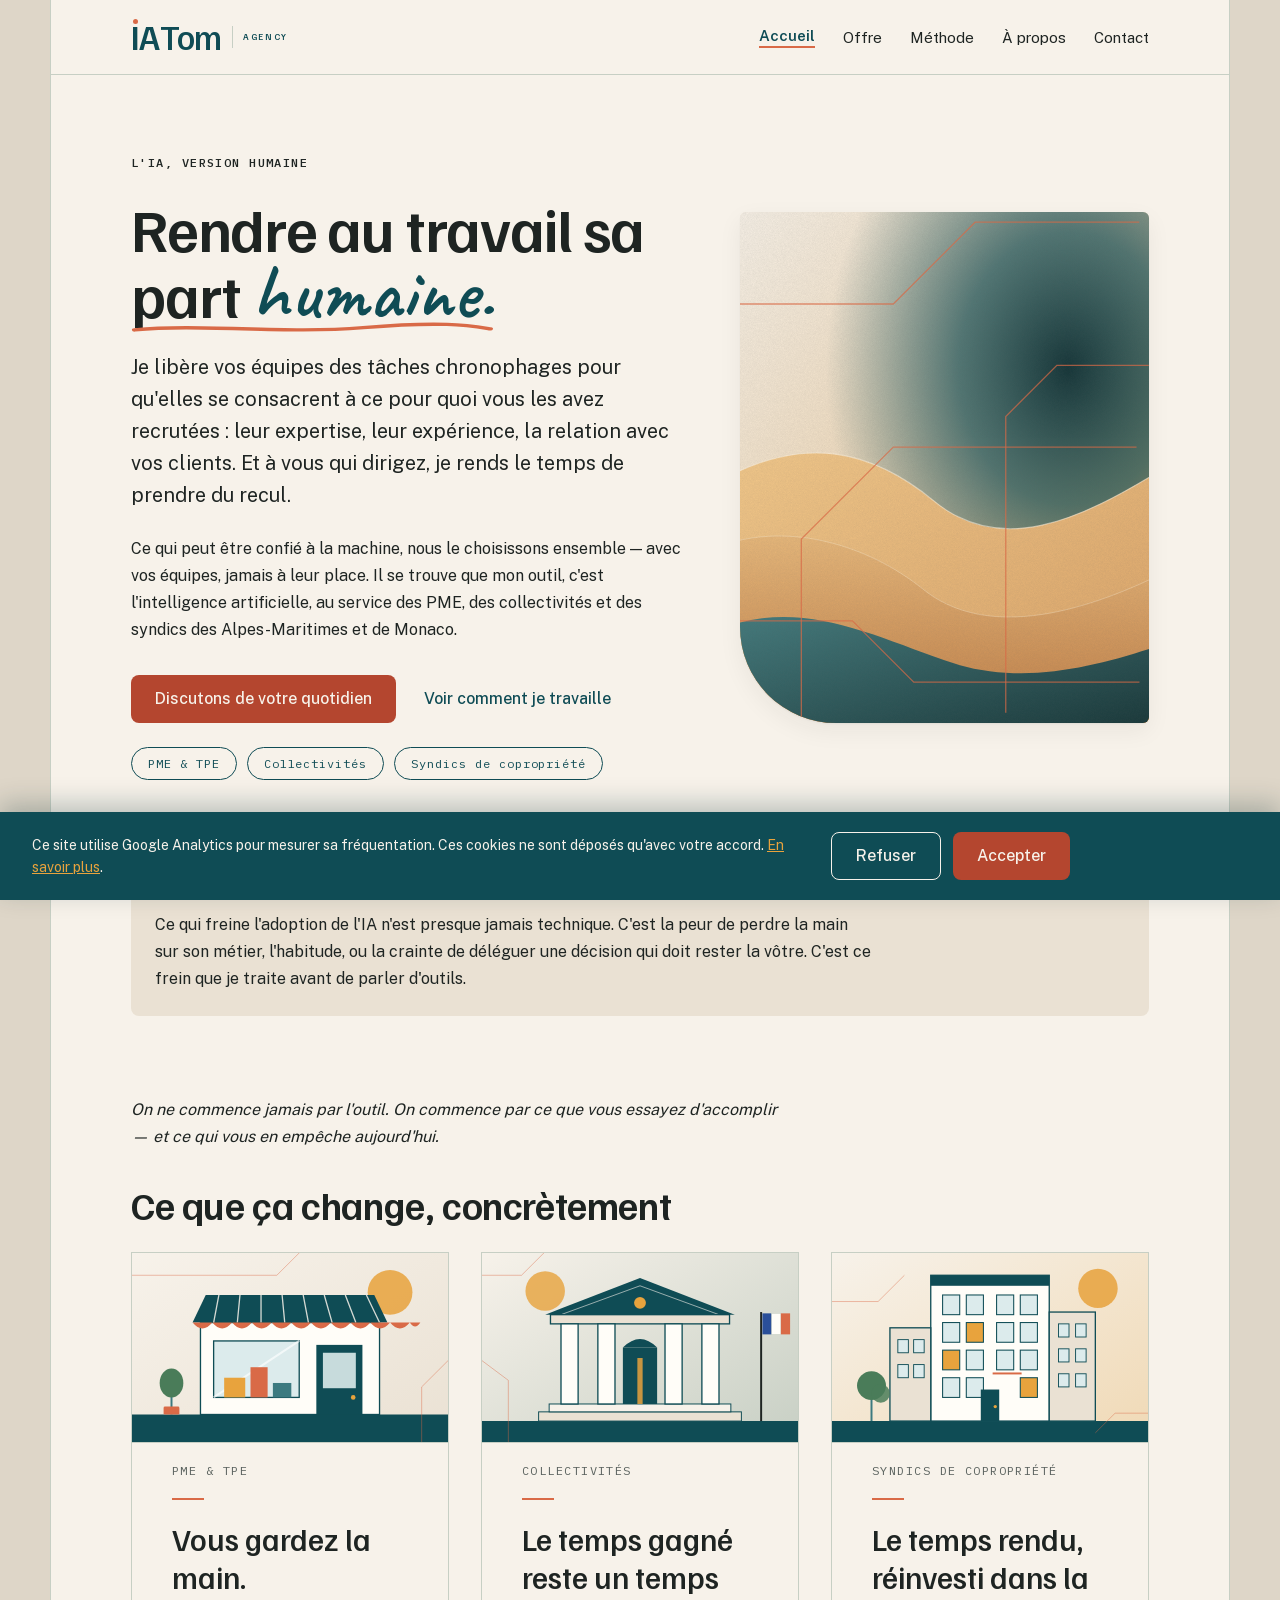
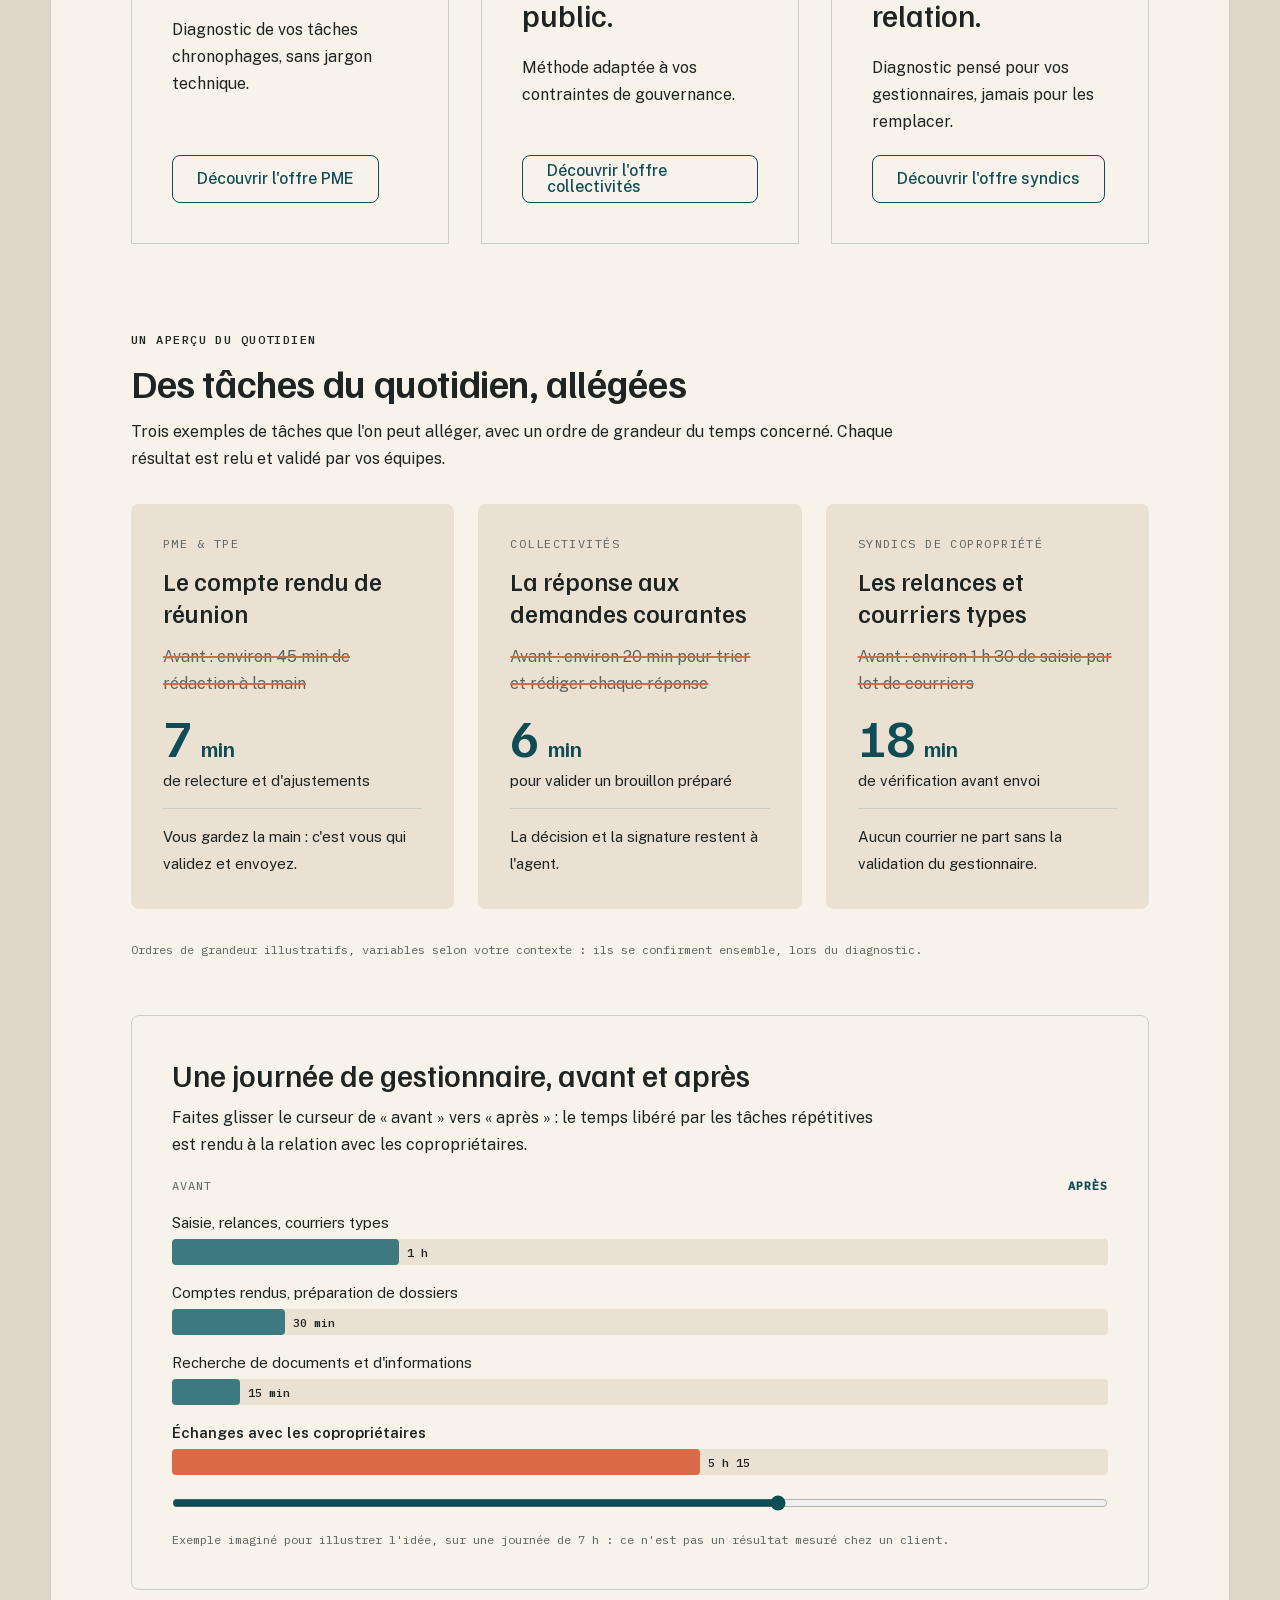
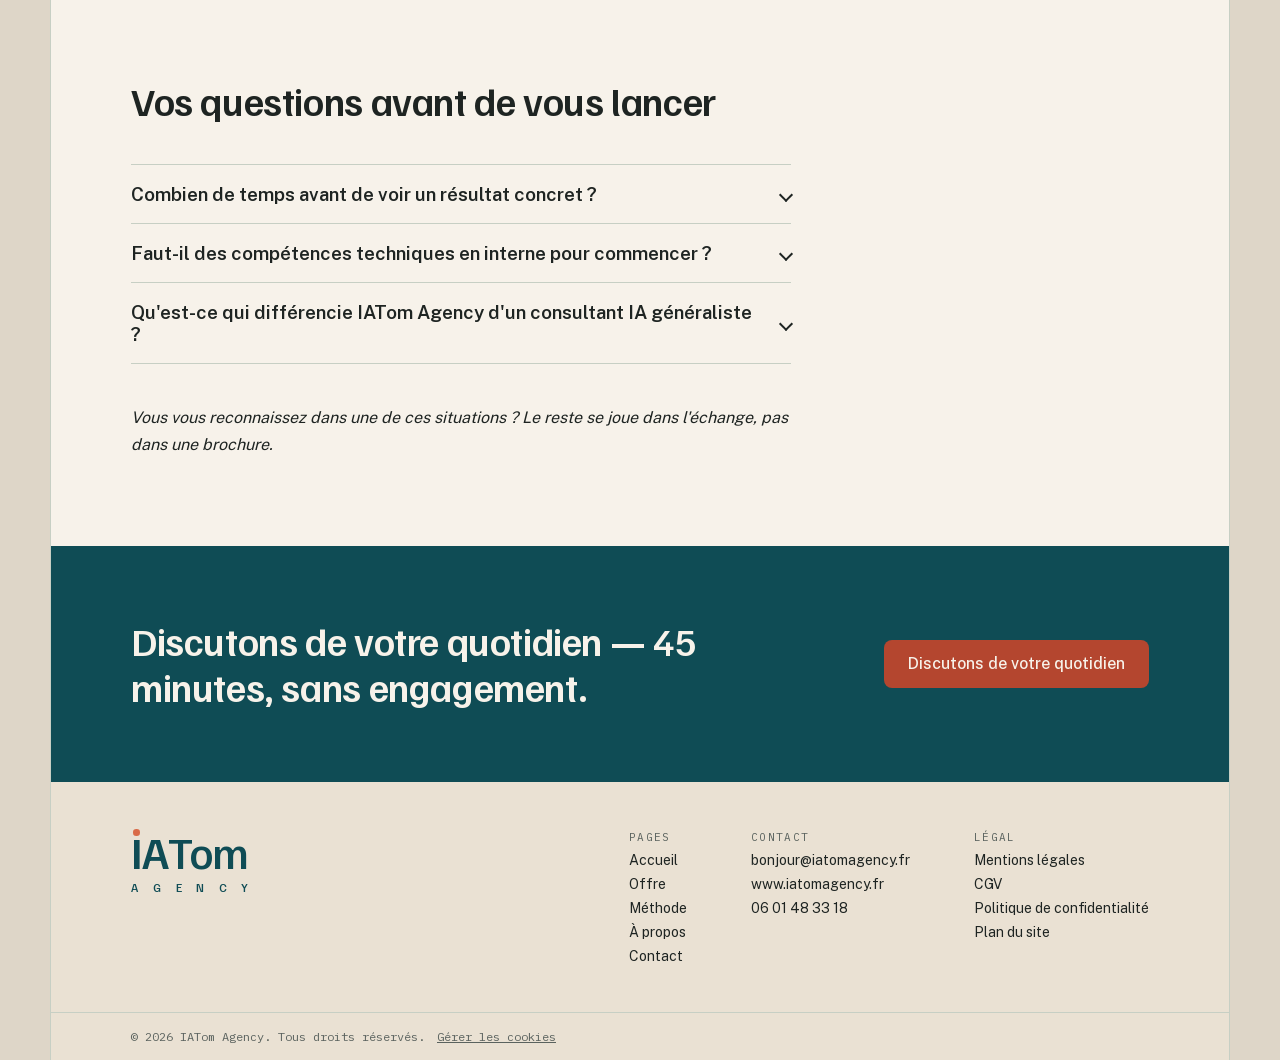
==== commit 957c88bc: "Accueil : visuels, exemples concrets, avant/après, boutons d'action et animations - Accueil en deux " ====
--- a/index.html
+++ b/index.html
@@ -16,15 +16,18 @@
 <meta property="og:title" content="IATom Agency — L'IA, version humaine">
 <meta property="og:description" content="Accompagnement à l'adoption de l'IA pour PME, collectivités et syndics des Alpes-Maritimes et de Monaco, par Thomas Blachère.">
 <meta property="og:url" content="https://iatomagency.fr/">
-<meta property="og:image" content="https://iatomagency.fr/assets/img/thomas-blachere.jpg">
-<meta name="twitter:card" content="summary">
+<meta property="og:image" content="https://iatomagency.fr/assets/img/og-image.png">
+<meta property="og:image:width" content="1200">
+<meta property="og:image:height" content="630">
+<meta name="twitter:card" content="summary_large_image">
 <meta name="twitter:title" content="IATom Agency — L'IA, version humaine">
 <meta name="twitter:description" content="Accompagnement à l'adoption de l'IA pour PME, collectivités et syndics des Alpes-Maritimes et de Monaco, par Thomas Blachère.">
-<meta name="twitter:image" content="https://iatomagency.fr/assets/img/thomas-blachere.jpg">
+<meta name="twitter:image" content="https://iatomagency.fr/assets/img/og-image.png">
 <link rel="stylesheet" href="assets/fonts.css">
 <link rel="stylesheet" href="assets/styles.css">
 <link rel="stylesheet" href="assets/site.css">
 <link rel="stylesheet" href="assets/effects.css">
+<link rel="stylesheet" href="assets/refonte.css">
 <script type="application/ld+json">
 {
   "@context": "https://schema.org",
@@ -37,9 +40,7 @@
   "telephone": "+33601483318",
   "address": {
     "@type": "PostalAddress",
-    "streetAddress": "Allée du 8 mai 1945, Les Bruyères, entrée A",
     "addressLocality": "Menton",
-    "postalCode": "06500",
     "addressCountry": "FR"
   },
   "areaServed": ["Alpes-Maritimes", "Monaco"],
@@ -100,11 +101,32 @@
 </div>
 <main>
 
-  <div style="padding: 96px 80px 80px; display: flex; flex-direction: column; gap: 24px; max-width: 820px;">
-    <p class="iat-text iat-text--surtitre" style="margin: 0px;">L'IA, version humaine</p>
-<h1 class="iat-heading iat-heading--display" style="margin: 0px;">Rendre au travail sa part humaine.</h1>
-    <p class="iat-text iat-text--chapo" style="margin: 0px; max-width: 720px;">Je libère vos équipes des tâches chronophages pour qu'elles se consacrent à ce pour quoi vous les avez recrutées : leur expertise, leur expérience, la relation avec vos clients. Et à vous qui dirigez, je rends le temps de prendre du recul.</p>
-<p class="iat-text iat-text--corps" style="margin: 0px; max-width: 720px;">Ce qui peut être confié à la machine, nous le choisissons ensemble — avec vos équipes, jamais à leur place. Il se trouve que mon outil, c'est l'intelligence artificielle, au service des PME, des collectivités et des syndics des Alpes-Maritimes et de Monaco.</p>
+  <!-- refonte : en-tête en deux colonnes (texte + visuel d'ambiance) -->
+  <div class="iat-hero" style="padding: 80px 80px 80px;">
+    <div class="iat-hero__texte">
+      <p class="iat-text iat-text--surtitre" style="margin: 0px;">L'IA, version humaine</p>
+      <h1 class="iat-heading iat-heading--display" style="margin: 0px;">Rendre au travail sa part <span class="iat-calli">humaine.</span></h1>
+      <p class="iat-text iat-text--chapo" style="margin: 0px; max-width: 720px;">Je libère vos équipes des tâches chronophages pour qu'elles se consacrent à ce pour quoi vous les avez recrutées : leur expertise, leur expérience, la relation avec vos clients. Et à vous qui dirigez, je rends le temps de prendre du recul.</p>
+      <p class="iat-text iat-text--corps" style="margin: 0px; max-width: 720px;">Ce qui peut être confié à la machine, nous le choisissons ensemble — avec vos équipes, jamais à leur place. Il se trouve que mon outil, c'est l'intelligence artificielle, au service des PME, des collectivités et des syndics des Alpes-Maritimes et de Monaco.</p>
+      <div class="iat-hero__actions">
+        <a class="iat-button iat-button--primary" href="contact.html" style="text-decoration:none;">Discutons de votre quotidien</a>
+        <a class="iat-button iat-button--tertiary" href="methode.html" style="text-decoration:none;">Voir comment je travaille</a>
+      </div>
+      <ul class="iat-pour-qui" aria-label="Choisir votre situation">
+        <li><a href="offre.html#pme">PME &amp; TPE</a></li>
+        <li><a href="offre.html#collectivites">Collectivités</a></li>
+        <li><a href="offre.html#syndics">Syndics de copropriété</a></li>
+      </ul>
+    </div>
+    <div class="iat-hero__visuel" aria-hidden="true">
+      <img src="assets/img/hero-dunes.svg" alt="" width="800" height="1000" fetchpriority="high">
+      <svg class="iat-hero__lignes" viewBox="0 0 400 500" preserveAspectRatio="none" aria-hidden="true">
+        <path style="--l:0" pathLength="1" d="M0 90 H150 L230 10 H400"/>
+        <path style="--l:1" pathLength="1" d="M60 500 V320 L150 230 H400"/>
+        <path style="--l:2" pathLength="1" d="M400 150 H310 L260 200 V500"/>
+        <path style="--l:3" pathLength="1" d="M0 400 H110 L170 460 H400"/>
+      </svg>
+    </div>
   </div>
 
   <div style="padding: 0px 80px 80px;">
@@ -118,22 +140,101 @@
     <div style="padding: 0px 80px 24px;"><h2 class="iat-heading iat-heading--h2" style="margin: 0px;">Ce que ça change, concrètement</h2></div>
 <div class="grid-cards-3" style="padding: 0px 80px 88px; display: grid; grid-template-columns: 1fr 1fr 1fr; gap: 32px;">
     <div style="display: flex; flex-direction: column; gap: 20px; padding: 40px; border: 1px solid var(--iat-bordure); background: var(--iat-blanc-chaud);">
+      <img class="iat-cible__img" src="assets/img/cible-pme.svg" alt="" width="480" height="300" loading="lazy">
+      <p class="iat-cible__qui">PME &amp; TPE</p>
       <div style="width: 32px; height: 2px; background: var(--iat-corail);"></div>
       <h3 class="iat-heading iat-heading--h3" style="margin: 0px;">Vous gardez la main.</h3>
       <p class="iat-text iat-text--corps" style="margin: 0px; flex: 1 1 0%;">Diagnostic de vos tâches chronophages, sans jargon technique.</p>
       <div><a class="iat-button iat-button--secondary" href="offre.html#pme" style="text-decoration:none;">Découvrir l'offre PME</a></div>
     </div>
     <div style="display: flex; flex-direction: column; gap: 20px; padding: 40px; border: 1px solid var(--iat-bordure); background: var(--iat-blanc-chaud);">
+      <img class="iat-cible__img" src="assets/img/cible-collectivites.svg" alt="" width="480" height="300" loading="lazy">
+      <p class="iat-cible__qui">Collectivités</p>
       <div style="width: 32px; height: 2px; background: var(--iat-corail);"></div>
       <h3 class="iat-heading iat-heading--h3" style="margin: 0px;">Le temps gagné reste un temps public.</h3>
       <p class="iat-text iat-text--corps" style="margin: 0px; flex: 1 1 0%;">Méthode adaptée à vos contraintes de gouvernance.</p>
       <div><a class="iat-button iat-button--secondary" href="offre.html#collectivites" style="text-decoration:none;">Découvrir l'offre collectivités</a></div>
     </div>
     <div style="display: flex; flex-direction: column; gap: 20px; padding: 40px; border: 1px solid var(--iat-bordure); background: var(--iat-blanc-chaud);">
+      <img class="iat-cible__img" src="assets/img/cible-syndics.svg" alt="" width="480" height="300" loading="lazy">
+      <p class="iat-cible__qui">Syndics de copropriété</p>
       <div style="width: 32px; height: 2px; background: var(--iat-corail);"></div>
       <h3 class="iat-heading iat-heading--h3" style="margin: 0px;">Le temps rendu, réinvesti dans la relation.</h3>
       <p class="iat-text iat-text--corps" style="margin: 0px; flex: 1 1 0%;">Diagnostic pensé pour vos gestionnaires, jamais pour les remplacer.</p>
       <div><a class="iat-button iat-button--secondary" href="offre.html#syndics" style="text-decoration:none;">Découvrir l'offre syndics</a></div>
+    </div>
+  </div>
+
+  <!-- refonte : exemples concrets (sans témoignage) -->
+  <div style="padding: 0px 80px 56px; display: flex; flex-direction: column; gap: 32px;">
+    <div style="display: flex; flex-direction: column; gap: 12px; max-width: 820px;">
+      <p class="iat-text iat-text--surtitre" style="margin: 0px;">Un aperçu du quotidien</p>
+      <h2 class="iat-heading iat-heading--h2" style="margin: 0px;">Des tâches du quotidien, allégées</h2>
+      <p class="iat-text iat-text--corps" style="margin: 0px;">Trois exemples de tâches que l'on peut alléger, avec un ordre de grandeur du temps concerné. Chaque résultat est relu et validé par vos équipes.</p>
+    </div>
+    <div class="iat-exemples-grille">
+      <article class="iat-exemple">
+        <p class="iat-cible__qui">PME &amp; TPE</p>
+        <h3 class="iat-heading iat-heading--h4" style="margin: 0px;">Le compte rendu de réunion</h3>
+        <p class="iat-text iat-text--corps iat-exemple__avant">Avant : environ 45 min de rédaction à la main</p>
+        <p class="iat-exemple__apres"><span class="iat-exemple__chiffre" data-depart="45" data-fin="5">5</span><span class="iat-exemple__unite">min</span><span class="iat-text iat-text--corps iat-exemple__detail">de relecture et d'ajustements</span></p>
+        <p class="iat-text iat-text--corps iat-exemple__garde">Vous gardez la main : c'est vous qui validez et envoyez.</p>
+      </article>
+      <article class="iat-exemple">
+        <p class="iat-cible__qui">Collectivités</p>
+        <h3 class="iat-heading iat-heading--h4" style="margin: 0px;">La réponse aux demandes courantes</h3>
+        <p class="iat-text iat-text--corps iat-exemple__avant">Avant : environ 20 min pour trier et rédiger chaque réponse</p>
+        <p class="iat-exemple__apres"><span class="iat-exemple__chiffre" data-depart="20" data-fin="5">5</span><span class="iat-exemple__unite">min</span><span class="iat-text iat-text--corps iat-exemple__detail">pour valider un brouillon préparé</span></p>
+        <p class="iat-text iat-text--corps iat-exemple__garde">La décision et la signature restent à l'agent.</p>
+      </article>
+      <article class="iat-exemple">
+        <p class="iat-cible__qui">Syndics de copropriété</p>
+        <h3 class="iat-heading iat-heading--h4" style="margin: 0px;">Les relances et courriers types</h3>
+        <p class="iat-text iat-text--corps iat-exemple__avant">Avant : environ 1 h 30 de saisie par lot de courriers</p>
+        <p class="iat-exemple__apres"><span class="iat-exemple__chiffre" data-depart="90" data-fin="15">15</span><span class="iat-exemple__unite">min</span><span class="iat-text iat-text--corps iat-exemple__detail">de vérification avant envoi</span></p>
+        <p class="iat-text iat-text--corps iat-exemple__garde">Aucun courrier ne part sans la validation du gestionnaire.</p>
+      </article>
+    </div>
+    <p class="iat-note">Ordres de grandeur illustratifs, variables selon votre contexte : ils se confirment ensemble, lors du diagnostic.</p>
+  </div>
+
+  <!-- refonte : avant / après interactif -->
+  <div style="padding: 0px 80px 88px;">
+    <div class="iat-avap" data-avap>
+      <div style="display: flex; flex-direction: column; gap: 10px; max-width: 720px;">
+        <h2 class="iat-heading iat-heading--h3" style="margin: 0px;">Une journée de gestionnaire, avant et après</h2>
+        <p class="iat-text iat-text--corps" style="margin: 0px;">Faites glisser le curseur de « avant » vers « après » : le temps libéré par les tâches répétitives est rendu à la relation avec les copropriétaires.</p>
+      </div>
+      <div class="iat-avap__legende" aria-hidden="true"><span class="iat-avap__leg-avant">Avant</span><span class="iat-avap__leg-apres">Après</span></div>
+      <div class="iat-avap__zone">
+        <div>
+          <p class="iat-avap__label">Saisie, relances, courriers types</p>
+          <div class="iat-avap__piste" aria-hidden="true">
+            <span class="iat-avap__barre" style="--wa:42.9%;--wp:14.3%"><b class="iat-avap__t-avant">3 h</b><b class="iat-avap__t-apres">1 h</b></span>
+          </div>
+        </div>
+        <div>
+          <p class="iat-avap__label">Comptes rendus, préparation de dossiers</p>
+          <div class="iat-avap__piste" aria-hidden="true">
+            <span class="iat-avap__barre" style="--wa:21.4%;--wp:7.1%"><b class="iat-avap__t-avant">1 h 30</b><b class="iat-avap__t-apres">30 min</b></span>
+          </div>
+        </div>
+        <div>
+          <p class="iat-avap__label">Recherche de documents et d'informations</p>
+          <div class="iat-avap__piste" aria-hidden="true">
+            <span class="iat-avap__barre" style="--wa:14.3%;--wp:3.6%"><b class="iat-avap__t-avant">1 h</b><b class="iat-avap__t-apres">15 min</b></span>
+          </div>
+        </div>
+        <div>
+          <p class="iat-avap__label"><strong>Échanges avec les copropriétaires</strong></p>
+          <div class="iat-avap__piste" aria-hidden="true">
+            <span class="iat-avap__barre iat-avap__barre--relation" style="--wa:21.4%;--wp:75%"><b class="iat-avap__t-avant">1 h 30</b><b class="iat-avap__t-apres">5 h 15</b></span>
+          </div>
+        </div>
+      </div>
+      <input class="iat-avap__curseur" type="range" min="0" max="100" step="1" value="0" aria-label="Comparer une journée avant et après : curseur à gauche pour « avant », à droite pour « après »">
+      <p class="iat-sr">Sur une journée de 7 heures, avant : 3 h de saisie et relances, 1 h 30 de comptes rendus, 1 h de recherche, 1 h 30 d'échanges avec les copropriétaires. Après : 1 h de saisie et relances, 30 min de comptes rendus, 15 min de recherche, 5 h 15 d'échanges avec les copropriétaires.</p>
+      <p class="iat-note">Exemple imaginé pour illustrer l'idée, sur une journée de 7 h : ce n'est pas un résultat mesuré chez un client.</p>
     </div>
   </div>
 
@@ -198,5 +299,6 @@
 <script src="assets/nav.js" defer></script>
 <script src="assets/consent.js" defer></script>
 <script src="assets/effects.js" defer></script>
+<script src="assets/refonte.js" defer></script>
 </body>
 </html>
--- a/assets/refonte.css
+++ b/assets/refonte.css
@@ -0,0 +1,469 @@
+/* refonte.css — visuels, exemples concrets, avant/après et animations
+   (novembre 2026, vague "refonte accueil"). Fichier additif et autonome,
+   dans l'esprit d'effects.css : pour tout annuler, retirer ce fichier,
+   refonte.js, les balises <link>/<script> correspondantes et les blocs
+   HTML marqués "refonte". Les couleurs viennent des variables de
+   styles.css (aucune valeur de marque en dur, sauf le gris des barres
+   "sans IA", volontairement neutre).
+
+   Règle de contraste : le corail n'est jamais utilisé pour du petit
+   texte (≈ 3:1 sur fond crème) — uniquement pour des tracés, des barres
+   et le texte des gros boutons (déjà géré par styles.css). */
+
+/* ---------------------------------------------------------------------
+   1) Accueil : en-tête en deux colonnes (texte + grand visuel).
+   Les paddings horizontaux de 80px sont posés en ligne dans le HTML pour
+   hériter des réductions mobiles déjà gérées par site.css.
+   --------------------------------------------------------------------- */
+.iat-hero {
+  display: grid;
+  grid-template-columns: minmax(0, 1.15fr) minmax(0, 0.85fr);
+  gap: 56px;
+  align-items: center;
+}
+.iat-hero__texte {
+  display: flex;
+  flex-direction: column;
+  gap: 24px;
+}
+.iat-hero__actions {
+  display: flex;
+  flex-wrap: wrap;
+  align-items: center;
+  gap: 12px 20px;
+  padding-top: 8px;
+}
+.iat-pour-qui {
+  display: flex;
+  flex-wrap: wrap;
+  gap: 10px;
+  margin: 0;
+  padding: 0;
+  list-style: none;
+}
+.iat-pour-qui a {
+  display: inline-block;
+  padding: 8px 16px;
+  border: 1px solid var(--iat-bordure-forte);
+  border-radius: 999px;
+  font-family: var(--iat-font-mono);
+  font-size: 12px;
+  letter-spacing: 0.08em;
+  color: var(--iat-petrole);
+  text-decoration: none;
+  transition:
+    background-color var(--iat-duree, 240ms) var(--iat-ease, ease),
+    color var(--iat-duree, 240ms) var(--iat-ease, ease),
+    transform var(--iat-duree, 240ms) var(--iat-ease, ease);
+}
+.iat-pour-qui a:hover {
+  background: var(--iat-petrole);
+  color: var(--iat-blanc-chaud);
+  transform: translateY(-2px);
+}
+.iat-pour-qui a:focus-visible,
+.iat-hero__actions a:focus-visible {
+  outline: 2px solid var(--iat-petrole);
+  outline-offset: 3px;
+}
+
+.iat-hero__visuel {
+  position: relative;
+  aspect-ratio: 4 / 5;
+  border-radius: 6px 6px 6px 96px;
+  overflow: hidden;
+  box-shadow: var(--iat-ombre);
+  background: var(--iat-sable);
+}
+.iat-hero__visuel img {
+  position: absolute;
+  inset: -4%;
+  width: 108%;
+  height: 108%;
+  max-width: none;
+  object-fit: cover;
+  animation: iat-derive 26s ease-in-out infinite alternate;
+}
+.iat-hero__lignes {
+  position: absolute;
+  inset: 0;
+  width: 100%;
+  height: 100%;
+}
+.iat-hero__lignes path {
+  fill: none;
+  stroke: var(--iat-corail);
+  stroke-opacity: 0.7;
+  stroke-width: 1.3;
+  vector-effect: non-scaling-stroke;
+  stroke-dasharray: 1;
+  stroke-dashoffset: 1;
+  animation: iat-trace 2200ms var(--iat-ease, ease) forwards;
+  animation-delay: calc(500ms + var(--l, 0) * 260ms);
+}
+@keyframes iat-trace {
+  to {
+    stroke-dashoffset: 0;
+  }
+}
+@keyframes iat-derive {
+  from {
+    transform: translate3d(-1.5%, 0, 0) scale(1);
+  }
+  to {
+    transform: translate3d(1.5%, -1.5%, 0) scale(1.05);
+  }
+}
+
+@media (max-width: 900px) {
+  .iat-hero {
+    grid-template-columns: 1fr;
+    gap: 40px;
+  }
+  .iat-hero__visuel {
+    aspect-ratio: 16 / 10;
+    border-radius: 6px 6px 6px 56px;
+  }
+}
+
+/* ---------------------------------------------------------------------
+   2) Titre de l'accueil mot par mot + soulignement tracé à la main sous
+   « part humaine ». Le découpage est fait par refonte.js (le HTML reste
+   un simple <h1>, lisible sans JavaScript) ; .iat-titre-anime remplace
+   l'apparition globale d'effects.css (règle 14).
+   --------------------------------------------------------------------- */
+.iat-heading--display.iat-titre-anime {
+  animation: none;
+}
+.iat-mot {
+  display: inline-block;
+  opacity: 0;
+  transform: translateY(0.45em);
+  filter: blur(6px);
+  animation: iat-mot-entree 760ms var(--iat-ease, ease) forwards;
+  animation-delay: calc(180ms + var(--i, 0) * 110ms);
+}
+@keyframes iat-mot-entree {
+  to {
+    opacity: 1;
+    transform: translateY(0);
+    filter: blur(0);
+  }
+}
+/* « humaine » en écriture manuscrite (Caveat, déjà chargée par fonts.css pour
+   la signature). Plus petite à corps égal, d'où le 1.3em. */
+.iat-calli {
+  font-family: var(--iat-font-signature);
+  font-weight: 600;
+  font-size: 1.3em;
+  line-height: 0.8;
+  letter-spacing: 0;
+  color: var(--iat-petrole);
+}
+.iat-souligne {
+  position: relative;
+  display: inline-block;
+  white-space: nowrap;
+}
+.iat-souligne__trait {
+  position: absolute;
+  left: 0;
+  bottom: -0.12em;
+  width: 100%;
+  height: 0.22em;
+  overflow: visible;
+  pointer-events: none;
+}
+.iat-souligne__trait path {
+  fill: none;
+  stroke: var(--iat-corail);
+  stroke-width: 3;
+  stroke-linecap: round;
+  stroke-dasharray: 1;
+  stroke-dashoffset: 1;
+  animation: iat-trace 900ms var(--iat-ease, ease) forwards;
+  animation-delay: var(--t, 1100ms);
+}
+
+/* ---------------------------------------------------------------------
+   3) Cartes « Ce que ça change » : illustration par cible en tête de
+   carte (les cartes gardent leur remplissage de 40px, l'image le
+   compense par des marges négatives).
+   --------------------------------------------------------------------- */
+.iat-cible__img {
+  display: block;
+  width: calc(100% + 80px);
+  max-width: none;
+  height: 190px;
+  margin: -40px -40px 0;
+  object-fit: cover;
+  border-bottom: 1px solid var(--iat-bordure);
+}
+.iat-cible__qui {
+  margin: 0;
+  font-family: var(--iat-font-mono);
+  font-size: 12px;
+  letter-spacing: 0.12em;
+  color: var(--iat-gris-texte);
+  text-transform: uppercase;
+}
+
+/* ---------------------------------------------------------------------
+   4) Exemples concrets (sans témoignage) : 3 cartes + chiffre animé.
+   --------------------------------------------------------------------- */
+.iat-exemples-grille {
+  display: grid;
+  grid-template-columns: repeat(3, minmax(0, 1fr));
+  gap: 24px;
+}
+.iat-exemple {
+  display: flex;
+  flex-direction: column;
+  gap: 14px;
+  padding: 32px;
+  background: var(--iat-surface);
+  border-radius: var(--iat-radius-m);
+}
+.iat-exemple__avant {
+  margin: 0;
+  color: var(--iat-gris-texte);
+  text-decoration: line-through;
+  text-decoration-color: var(--iat-corail);
+  text-decoration-thickness: 1.5px;
+}
+.iat-exemple__apres {
+  display: flex;
+  align-items: baseline;
+  flex-wrap: wrap;
+  gap: 4px 10px;
+  margin: 0;
+  color: var(--iat-petrole);
+}
+.iat-exemple__chiffre {
+  font-family: var(--iat-font-titre);
+  font-size: 52px;
+  line-height: 1;
+  font-weight: 600;
+  letter-spacing: -0.02em;
+  font-variant-numeric: tabular-nums;
+}
+.iat-exemple__unite {
+  font-family: var(--iat-font-titre);
+  font-size: 22px;
+  font-weight: 600;
+}
+.iat-exemple__detail {
+  flex-basis: 100%;
+  font-size: 15px;
+}
+.iat-exemple__garde {
+  margin: 0;
+  padding-top: 14px;
+  border-top: 1px solid var(--iat-bordure);
+  font-size: 15px;
+  color: var(--iat-texte);
+}
+.iat-note {
+  margin: 0;
+  font-family: var(--iat-font-mono);
+  font-size: 12px;
+  line-height: 18px;
+  color: var(--iat-gris-texte);
+}
+@media (max-width: 900px) {
+  .iat-exemples-grille {
+    grid-template-columns: 1fr;
+  }
+}
+
+/* ---------------------------------------------------------------------
+   5) Avant / après : une journée de gestionnaire, deux répartitions du
+   temps. Chaque barre passe de sa longueur « avant » à sa longueur « après »
+   selon --t (0 à 1), piloté par le curseur ou le glisser.
+   --------------------------------------------------------------------- */
+.iat-avap {
+  display: flex;
+  flex-direction: column;
+  gap: 20px;
+  padding: 40px;
+  background: var(--iat-blanc-chaud);
+  border: 1px solid var(--iat-bordure);
+  border-radius: var(--iat-radius-m);
+}
+.iat-avap__legende {
+  display: flex;
+  justify-content: space-between;
+  gap: 16px;
+  font-family: var(--iat-font-mono);
+  font-size: 12px;
+  letter-spacing: 0.08em;
+  text-transform: uppercase;
+}
+.iat-avap__legende span {
+  color: var(--iat-gris-texte);
+}
+.iat-avap__leg-apres {
+  text-align: right;
+}
+.iat-avap__zone {
+  position: relative;
+  display: flex;
+  flex-direction: column;
+  gap: 18px;
+  touch-action: pan-y;
+  cursor: ew-resize;
+  user-select: none;
+  -webkit-user-select: none;
+}
+.iat-avap__label {
+  margin: 0 0 6px;
+  font-size: 15px;
+  line-height: 20px;
+  color: var(--iat-texte);
+}
+.iat-avap__piste {
+  position: relative;
+  height: 26px;
+  background: var(--iat-sable);
+  border-radius: 4px;
+}
+.iat-avap__barre {
+  --t: 0;
+  position: absolute;
+  top: 0;
+  left: 0;
+  height: 100%;
+  width: calc(var(--wa) + (var(--wp) - var(--wa)) * var(--t));
+  border-radius: 4px;
+  background: #9aa595;
+  transition: background-color 400ms var(--iat-ease, ease);
+}
+.iat-avap--apres .iat-avap__barre {
+  background: var(--iat-petrole-clair);
+}
+.iat-avap--apres .iat-avap__barre--relation {
+  background: var(--iat-corail);
+}
+.iat-avap__barre b {
+  position: absolute;
+  top: 50%;
+  left: calc(100% + 8px);
+  transform: translateY(-50%);
+  font-family: var(--iat-font-mono);
+  font-size: 12px;
+  font-weight: 500;
+  white-space: nowrap;
+  color: var(--iat-texte);
+}
+.iat-avap__t-apres,
+.iat-avap--apres .iat-avap__t-avant {
+  display: none;
+}
+.iat-avap--apres .iat-avap__t-apres {
+  display: inline;
+}
+.iat-avap__leg-avant,
+.iat-avap__leg-apres {
+  transition: color 300ms var(--iat-ease, ease);
+}
+.iat-avap:not(.iat-avap--apres) .iat-avap__leg-avant,
+.iat-avap--apres .iat-avap__leg-apres {
+  color: var(--iat-petrole);
+  font-weight: 600;
+}
+.iat-avap__curseur {
+  width: 100%;
+  margin: 0;
+  accent-color: var(--iat-petrole);
+  cursor: pointer;
+}
+.iat-avap__curseur:focus-visible {
+  outline: 2px solid var(--iat-petrole);
+  outline-offset: 4px;
+}
+.iat-sr {
+  position: absolute;
+  width: 1px;
+  height: 1px;
+  margin: -1px;
+  padding: 0;
+  overflow: hidden;
+  clip: rect(0, 0, 0, 0);
+  white-space: nowrap;
+  border: 0;
+}
+@media (max-width: 700px) {
+  .iat-avap {
+    padding: 28px 20px;
+  }
+  .iat-avap__legende {
+    font-size: 11px;
+    letter-spacing: 0.04em;
+  }
+}
+
+/* ---------------------------------------------------------------------
+   6) Méthode : chaque étape « s'allume » quand on l'atteint. L'état
+   atténué n'existe que si le JavaScript tourne (classe .iat-js posée par
+   refonte.js) : sans JS, les trois étapes restent pleinement visibles.
+   --------------------------------------------------------------------- */
+.iat-js .grid-methode-step > div:last-child,
+.iat-js .grid-methode-step .iat-methode-num {
+  transition:
+    opacity 700ms var(--iat-ease, ease),
+    transform 700ms var(--iat-ease, ease),
+    color 700ms var(--iat-ease, ease);
+}
+.iat-js .grid-methode-step:not(.iat-etape--active) > div:last-child {
+  opacity: 0.3;
+  transform: translateX(-14px);
+}
+.iat-js .grid-methode-step:not(.iat-etape--active) .iat-methode-num {
+  color: var(--iat-sauge) !important;
+  transform: scale(0.9);
+  transform-origin: left center;
+}
+.iat-js .grid-methode-step.iat-etape--active .iat-methode-num {
+  transform: scale(1);
+  transform-origin: left center;
+}
+
+/* ---------------------------------------------------------------------
+   7) Accessibilité : mouvement réduit. Tout reste affiché dans son état
+   final, sans animation (le JS le gère aussi pour le découpage du titre,
+   les compteurs et l'allumage des étapes).
+   --------------------------------------------------------------------- */
+@media (prefers-reduced-motion: reduce) {
+  .iat-hero__visuel img {
+    animation: none;
+    inset: 0;
+    width: 100%;
+    height: 100%;
+  }
+  .iat-hero__lignes path,
+  .iat-souligne__trait path {
+    animation: none;
+    stroke-dashoffset: 0;
+  }
+  .iat-mot {
+    animation: none;
+    opacity: 1;
+    transform: none;
+    filter: none;
+  }
+  .iat-pour-qui a:hover {
+    transform: none;
+  }
+  .iat-js .grid-methode-step > div:last-child,
+  .iat-js .grid-methode-step .iat-methode-num {
+    transition: none;
+  }
+  .iat-js .grid-methode-step:not(.iat-etape--active) > div:last-child {
+    opacity: 1;
+    transform: none;
+  }
+  .iat-js .grid-methode-step:not(.iat-etape--active) .iat-methode-num {
+    color: var(--iat-corail) !important;
+    transform: none;
+  }
+}
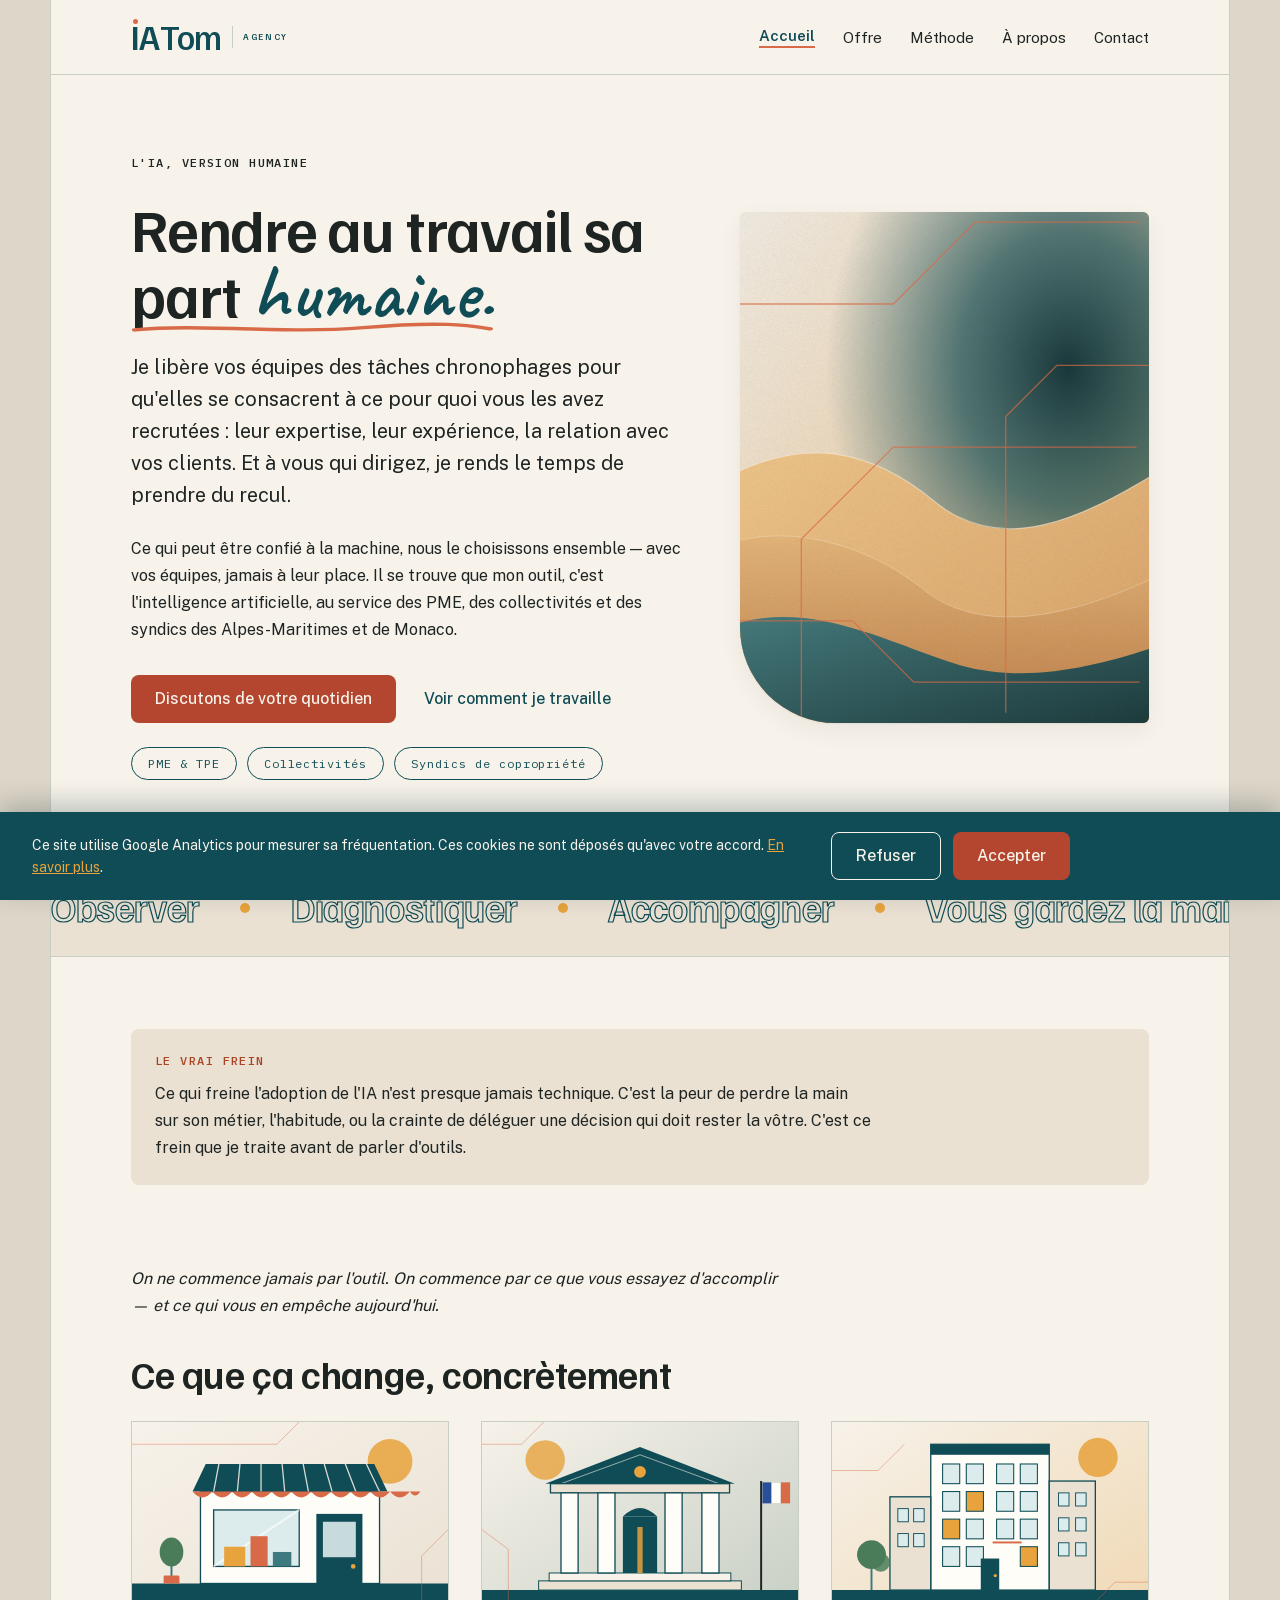
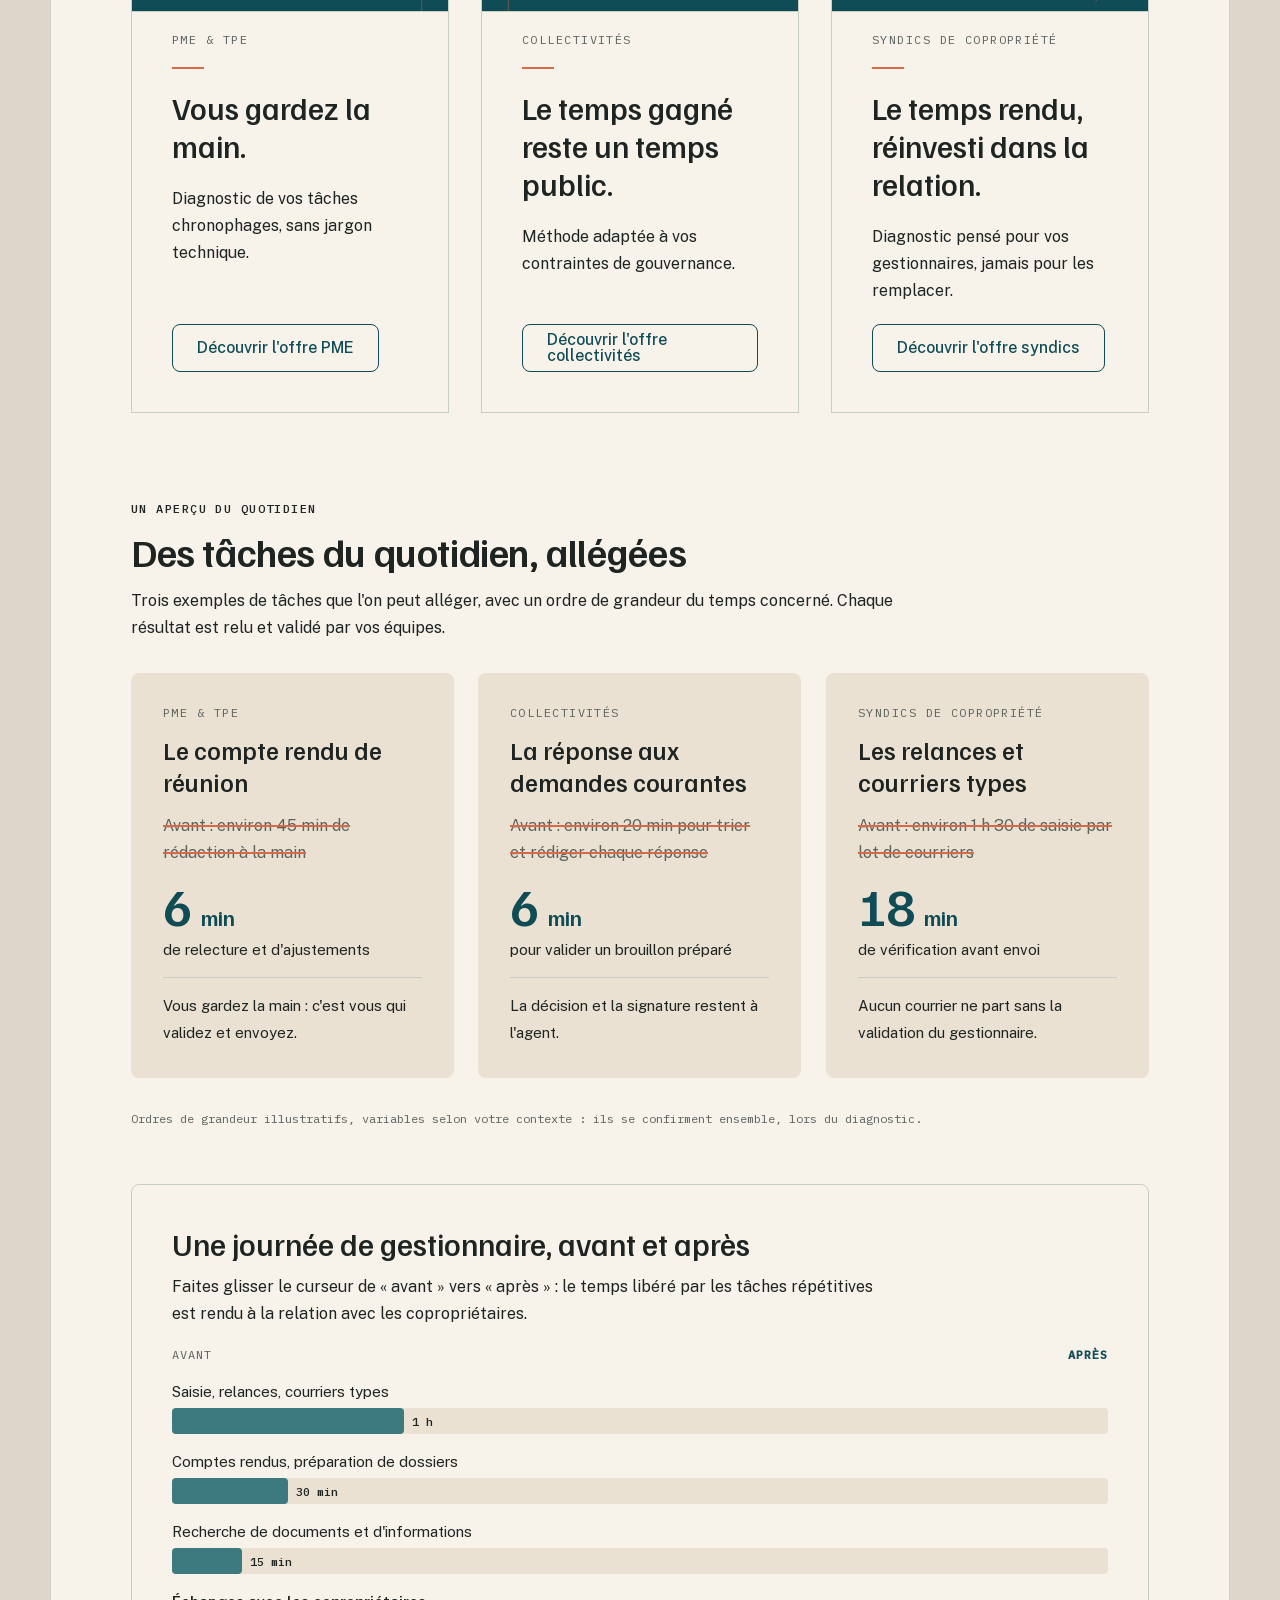
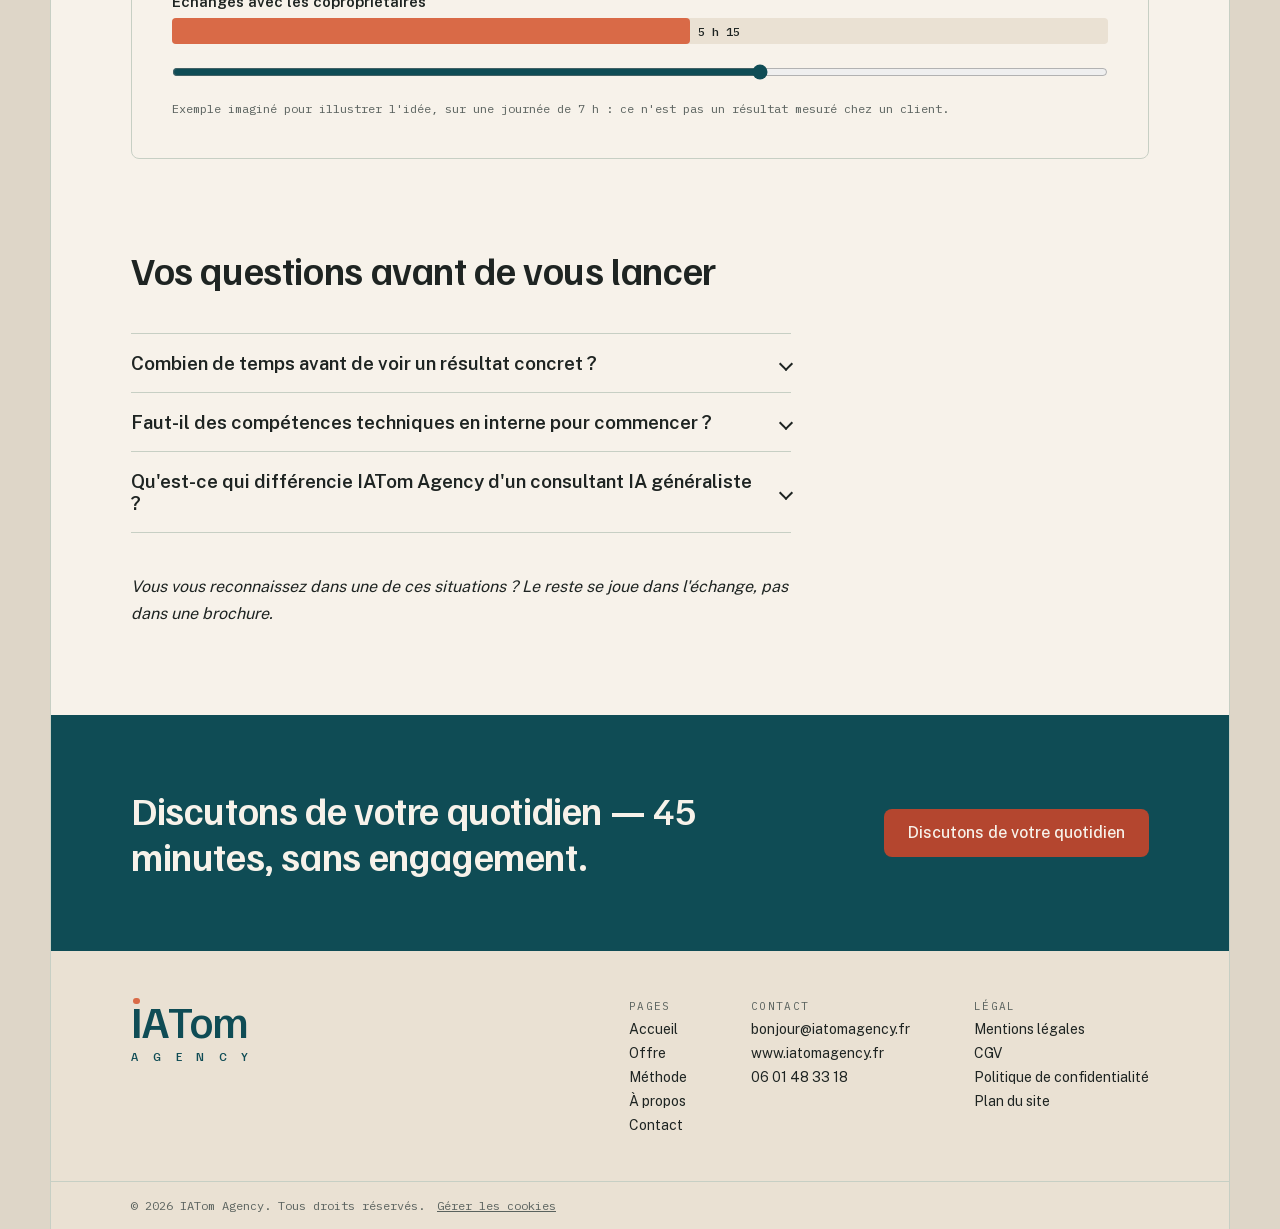
==== commit b25d1233: "Survol : tuiles qui changent de motif, lueur, inclinaison, boutons aimantés, bandeau défilant - Cart" ====
--- a/index.html
+++ b/index.html
@@ -28,6 +28,7 @@
 <link rel="stylesheet" href="assets/site.css">
 <link rel="stylesheet" href="assets/effects.css">
 <link rel="stylesheet" href="assets/refonte.css">
+<link rel="stylesheet" href="assets/survol.css">
 <script type="application/ld+json">
 {
   "@context": "https://schema.org",
@@ -129,6 +130,28 @@
     </div>
   </div>
 
+  <!-- survol : bandeau défilant (décoratif) -->
+  <div class="iat-defile" aria-hidden="true">
+    <div class="iat-defile__piste">
+      <span class="iat-defile__mot">Observer</span><i class="iat-defile__sep"></i>
+      <span class="iat-defile__mot">Diagnostiquer</span><i class="iat-defile__sep"></i>
+      <span class="iat-defile__mot">Accompagner</span><i class="iat-defile__sep"></i>
+      <span class="iat-defile__mot">Vous gardez la main</span><i class="iat-defile__sep"></i>
+      <span class="iat-defile__mot">Jamais à votre place</span><i class="iat-defile__sep"></i>
+      <span class="iat-defile__mot">Sans jargon</span><i class="iat-defile__sep"></i>
+      <span class="iat-defile__mot">Étape par étape</span><i class="iat-defile__sep"></i>
+      <span class="iat-defile__mot iat-defile__mot--calli">la part humaine</span><i class="iat-defile__sep"></i>
+      <span class="iat-defile__mot">Observer</span><i class="iat-defile__sep"></i>
+      <span class="iat-defile__mot">Diagnostiquer</span><i class="iat-defile__sep"></i>
+      <span class="iat-defile__mot">Accompagner</span><i class="iat-defile__sep"></i>
+      <span class="iat-defile__mot">Vous gardez la main</span><i class="iat-defile__sep"></i>
+      <span class="iat-defile__mot">Jamais à votre place</span><i class="iat-defile__sep"></i>
+      <span class="iat-defile__mot">Sans jargon</span><i class="iat-defile__sep"></i>
+      <span class="iat-defile__mot">Étape par étape</span><i class="iat-defile__sep"></i>
+      <span class="iat-defile__mot iat-defile__mot--calli">la part humaine</span><i class="iat-defile__sep"></i>
+    </div>
+  </div>
+
   <div style="padding: 0px 80px 80px;">
     <div class="iat-card iat-card--sable"><p class="iat-card__eyebrow">LE VRAI FREIN</p>
       <p class="iat-text iat-text--corps" style="margin: 0px; max-width: 720px;">Ce qui freine l'adoption de l'IA n'est presque jamais technique. C'est la peur de perdre la main sur son métier, l'habitude, ou la crainte de déléguer une décision qui doit rester la vôtre. C'est ce frein que je traite avant de parler d'outils.</p>
@@ -300,5 +323,6 @@
 <script src="assets/consent.js" defer></script>
 <script src="assets/effects.js" defer></script>
 <script src="assets/refonte.js" defer></script>
+<script src="assets/survol.js" defer></script>
 </body>
 </html>
--- a/assets/survol.css
+++ b/assets/survol.css
@@ -0,0 +1,485 @@
+/* survol.css — interactions au passage de la souris : tuiles qui changent
+   de fond et de motif, lueur qui suit le curseur, inclinaison 3D, boutons
+   aimantés, bandeau défilant, survols de la Méthode, de
+   la FAQ, du pied de page et de la photo (novembre 2026). Fichier additif,
+   dans l'esprit de effects.css / refonte.css : pour tout annuler, retirer
+   ce fichier, survol.js et les balises correspondantes.
+
+   Principe : survol.js pose la classe .iat-tuile sur les blocs concernés et
+   bascule .iat-actif quand la souris (ou le clavier : focus) est dessus.
+   Aucun effet n'existe au toucher, et tout mouvement est coupé en mode
+   « réduire les animations » (les changements de couleur restent). */
+
+:root {
+  /* Motifs en SVG intégré (clair = sur fond sombre, sombre = sur fond clair) */
+  --motif-points: url("data:image/svg+xml,%3Csvg xmlns='http://www.w3.org/2000/svg' width='24' height='24'%3E%3Ccircle cx='4' cy='4' r='1.8' fill='%23F7F2EA' fill-opacity='.4'/%3E%3C/svg%3E");
+  --motif-colonnes: url("data:image/svg+xml,%3Csvg xmlns='http://www.w3.org/2000/svg' width='28' height='28'%3E%3Crect width='1.6' height='28' fill='%23F7F2EA' fill-opacity='.28'/%3E%3C/svg%3E");
+  --motif-grille: url("data:image/svg+xml,%3Csvg xmlns='http://www.w3.org/2000/svg' width='28' height='28'%3E%3Cpath d='M0 .8H28M.8 0V28' stroke='%23F7F2EA' stroke-opacity='.25' stroke-width='1.6' fill='none'/%3E%3C/svg%3E");
+  --motif-hachures: url("data:image/svg+xml,%3Csvg xmlns='http://www.w3.org/2000/svg' width='20' height='20'%3E%3Cpath d='M0 20L20 0M-5 5L5 -5M15 25L25 15' stroke='%23F7F2EA' stroke-opacity='.3' stroke-width='1.6' fill='none'/%3E%3C/svg%3E");
+  --motif-diagonales: url("data:image/svg+xml,%3Csvg xmlns='http://www.w3.org/2000/svg' width='40' height='40'%3E%3Cpath d='M0 40L40 0M-10 10L10 -10M30 50L50 30' stroke='%23E8A33D' stroke-opacity='.4' stroke-width='1.6' fill='none'/%3E%3C/svg%3E");
+  --motif-points-sombre: url("data:image/svg+xml,%3Csvg xmlns='http://www.w3.org/2000/svg' width='24' height='24'%3E%3Ccircle cx='4' cy='4' r='1.8' fill='%230F4C55' fill-opacity='.2'/%3E%3C/svg%3E");
+  --motif-hachures-sombre: url("data:image/svg+xml,%3Csvg xmlns='http://www.w3.org/2000/svg' width='20' height='20'%3E%3Cpath d='M0 20L20 0M-5 5L5 -5M15 25L25 15' stroke='%230F4C55' stroke-opacity='.14' stroke-width='1.6' fill='none'/%3E%3C/svg%3E");
+}
+
+/* ---------------------------------------------------------------------
+   1) Tuiles : fond qui bascule, motif qui défile, lueur qui suit la souris.
+   Les deux couches (motif, lueur) sont des pseudo-éléments sous le contenu
+   (z-index négatif dans un contexte d'empilement isolé).
+   --------------------------------------------------------------------- */
+.iat-tuile {
+  position: relative;
+  isolation: isolate;
+  transition:
+    background-color 450ms var(--iat-ease, ease),
+    box-shadow 450ms var(--iat-ease, ease),
+    transform 600ms var(--iat-ease, ease),
+    opacity 600ms var(--iat-ease, ease);
+}
+.iat-tuile::before,
+.iat-tuile::after {
+  content: "";
+  position: absolute;
+  inset: 0;
+  z-index: -1;
+  opacity: 0;
+  pointer-events: none;
+  border-radius: inherit;
+  transition: opacity 450ms var(--iat-ease, ease);
+}
+.iat-tuile::before {
+  background-image: var(--motif);
+  background-size: var(--taille, 24px);
+}
+.iat-tuile::after {
+  background: radial-gradient(
+    420px circle at var(--mx, 50%) var(--my, 50%),
+    var(--lueur, rgba(232, 163, 61, 0.22)),
+    transparent 65%
+  );
+}
+.iat-tuile.iat-actif::before,
+.iat-tuile.iat-actif::after {
+  opacity: 1;
+}
+.iat-tuile.iat-actif::before {
+  animation: iat-motif 8s linear infinite;
+}
+@keyframes iat-motif {
+  to {
+    background-position: var(--taille, 24px) var(--taille, 24px);
+  }
+}
+.iat-tuile[data-motif="points"] { --motif: var(--motif-points); --taille: 24px; }
+.iat-tuile[data-motif="colonnes"] { --motif: var(--motif-colonnes); --taille: 28px; }
+.iat-tuile[data-motif="grille"] { --motif: var(--motif-grille); --taille: 28px; }
+.iat-tuile[data-motif="hachures"] { --motif: var(--motif-hachures); --taille: 20px; }
+.iat-tuile[data-motif="diagonales"] { --motif: var(--motif-diagonales); --taille: 40px; }
+.iat-tuile[data-motif="points-sombre"] { --motif: var(--motif-points-sombre); --taille: 24px; }
+.iat-tuile[data-motif="hachures-sombre"] { --motif: var(--motif-hachures-sombre); --taille: 20px; }
+
+/* Tuiles qui s'inversent (fond pétrole, texte clair) : cartes des cibles et
+   exemples concrets. !important car le fond est posé en ligne dans le HTML. */
+.iat-tuile--sombre :is(.iat-heading, .iat-text, .iat-cible__qui, .iat-exemple__apres, .iat-exemple__avant, .iat-exemple__garde, .iat-note, .iat-exemple__unite) {
+  transition: color 450ms var(--iat-ease, ease), border-color 450ms var(--iat-ease, ease);
+}
+.iat-tuile--sombre {
+  overflow: hidden;
+}
+.iat-tuile--sombre.iat-actif {
+  background-color: var(--iat-petrole) !important;
+  box-shadow: 0 18px 40px rgba(11, 46, 51, 0.28);
+  --lueur: rgba(232, 163, 61, 0.28);
+}
+.iat-tuile--sombre.iat-actif :is(.iat-heading, .iat-text) {
+  color: var(--iat-blanc-chaud);
+}
+.iat-tuile--sombre.iat-actif .iat-cible__qui {
+  color: var(--iat-ambre);
+}
+.iat-tuile--sombre.iat-actif .iat-exemple__avant {
+  color: var(--iat-sauge);
+  text-decoration-color: var(--iat-ambre);
+}
+.iat-tuile--sombre.iat-actif .iat-exemple__apres,
+.iat-tuile--sombre.iat-actif .iat-exemple__apres .iat-exemple__chiffre,
+.iat-tuile--sombre.iat-actif .iat-exemple__apres .iat-exemple__unite {
+  color: var(--iat-ambre);
+}
+.iat-tuile--sombre.iat-actif .iat-exemple__garde {
+  color: var(--iat-blanc-chaud);
+  border-top-color: rgba(247, 242, 234, 0.3);
+}
+.iat-tuile--sombre.iat-actif .iat-button--secondary {
+  color: var(--iat-blanc-chaud);
+  border-color: var(--iat-blanc-chaud);
+}
+.iat-tuile--sombre.iat-actif .iat-button--secondary:hover {
+  background: var(--iat-blanc-chaud);
+  color: var(--iat-petrole);
+}
+.iat-tuile--sombre.iat-actif .iat-cible__img {
+  scale: 1.07;
+  translate: var(--ix, 0px) 0;
+}
+.iat-tuile--sombre .iat-cible__img {
+  transition:
+    scale 700ms var(--iat-ease, ease),
+    translate 250ms var(--iat-ease, ease);
+}
+/* le petit trait corail de chaque carte s'allonge */
+.iat-tuile--sombre > div:first-of-type[style*="height: 2px"] {
+  transition: width 600ms var(--iat-ease, ease);
+}
+.iat-tuile--sombre.iat-actif > div:first-of-type[style*="height: 2px"] {
+  width: 96px !important;
+  background: var(--iat-ambre) !important;
+}
+
+/* Tuiles claires (cartes sable, avant/après) : seuls motif et lueur */
+.iat-tuile--douce {
+  --lueur: rgba(217, 106, 71, 0.16);
+}
+
+/* Bandeau d'appel à l'action (fond pétrole) : motif et lueur ambre */
+.iat-tuile--bandeau {
+  overflow: hidden;
+  --lueur: rgba(232, 163, 61, 0.26);
+}
+.iat-tuile--bandeau .iat-heading {
+  transition: letter-spacing 700ms var(--iat-ease, ease);
+}
+.iat-tuile--bandeau.iat-actif .iat-heading {
+  letter-spacing: 0.005em;
+}
+
+/* Inclinaison 3D (cartes des cibles, exemples, visuel d'accueil) */
+.iat-incline {
+  transform: perspective(900px) rotateX(var(--rx, 0deg)) rotateY(var(--ry, 0deg));
+}
+.iat-incline.iat-actif {
+  transition:
+    background-color 450ms var(--iat-ease, ease),
+    box-shadow 450ms var(--iat-ease, ease),
+    transform 140ms ease-out;
+}
+
+/* ---------------------------------------------------------------------
+   2) Accueil : le visuel suit la souris, une trame de points se révèle
+   sous le curseur et une lueur éclaire le fond.
+   --------------------------------------------------------------------- */
+.iat-hero {
+  position: relative;
+  isolation: isolate;
+}
+.iat-hero::before,
+.iat-hero::after {
+  content: "";
+  position: absolute;
+  inset: 0;
+  z-index: -1;
+  pointer-events: none;
+  opacity: 0;
+  transition: opacity 500ms var(--iat-ease, ease);
+}
+.iat-hero::before {
+  background: radial-gradient(
+    520px circle at var(--hx, 50%) var(--hy, 50%),
+    rgba(232, 163, 61, 0.16),
+    transparent 65%
+  );
+}
+.iat-hero::after {
+  background-image: var(--motif-points-sombre);
+  background-size: 24px 24px;
+  -webkit-mask-image: radial-gradient(260px circle at var(--hx, 50%) var(--hy, 50%), #000, transparent);
+  mask-image: radial-gradient(260px circle at var(--hx, 50%) var(--hy, 50%), #000, transparent);
+}
+.iat-hero.iat-actif::before,
+.iat-hero.iat-actif::after {
+  opacity: 1;
+}
+.iat-hero__visuel {
+  transition: transform 700ms var(--iat-ease, ease);
+}
+.iat-hero__visuel.iat-incline {
+  transform: perspective(1000px) rotateX(var(--rx, 0deg)) rotateY(var(--ry, 0deg));
+}
+.iat-hero__visuel img {
+  translate: calc(var(--px, 0) * -16px) calc(var(--py, 0) * -16px);
+  transition: translate 500ms var(--iat-ease, ease);
+}
+.iat-hero__lignes {
+  translate: calc(var(--px, 0) * 12px) calc(var(--py, 0) * 12px);
+  transition: translate 500ms var(--iat-ease, ease);
+}
+
+/* ---------------------------------------------------------------------
+   3) Boutons aimantés (translate individuel : sans conflit avec le
+   transform du survol déjà défini dans effects.css).
+   --------------------------------------------------------------------- */
+.iat-magnet {
+  translate: var(--tx, 0px) var(--ty, 0px);
+  transition:
+    translate 300ms var(--iat-ease, ease),
+    transform var(--iat-duree, 240ms) var(--iat-ease, ease),
+    box-shadow var(--iat-duree, 240ms) var(--iat-ease, ease),
+    background-color var(--iat-duree, 240ms) var(--iat-ease, ease),
+    color var(--iat-duree, 240ms) var(--iat-ease, ease);
+}
+
+/* ---------------------------------------------------------------------
+   4) Bandeau défilant sous l'accueil : mots en contour qui se remplissent
+   au survol ; le défilement se met en pause.
+   --------------------------------------------------------------------- */
+.iat-defile {
+  overflow: hidden;
+  padding: 22px 0;
+  margin-bottom: 72px;
+  background: var(--iat-sable);
+  border-top: 1px solid var(--iat-bordure);
+  border-bottom: 1px solid var(--iat-bordure);
+}
+.iat-defile__piste {
+  display: flex;
+  align-items: center;
+  gap: 40px;
+  width: max-content;
+  animation: iat-defile 46s linear infinite;
+}
+.iat-defile:hover .iat-defile__piste {
+  animation-play-state: paused;
+}
+.iat-defile__mot {
+  font-family: var(--iat-font-titre);
+  font-size: 38px;
+  line-height: 1.1;
+  font-weight: 600;
+  letter-spacing: -0.01em;
+  color: transparent;
+  -webkit-text-stroke: 1.2px var(--iat-petrole);
+  white-space: nowrap;
+  transition: color 350ms var(--iat-ease, ease), -webkit-text-stroke-color 350ms var(--iat-ease, ease);
+  cursor: default;
+}
+.iat-defile__mot:hover {
+  color: var(--iat-petrole);
+}
+.iat-defile__mot--calli {
+  font-family: var(--iat-font-signature);
+  font-size: 46px;
+  -webkit-text-stroke: 0;
+  color: var(--iat-corail);
+}
+.iat-defile__mot--calli:hover {
+  color: var(--iat-petrole);
+}
+.iat-defile__sep {
+  flex: none;
+  width: 10px;
+  height: 10px;
+  border-radius: 50%;
+  background: var(--iat-ambre);
+  transition: transform 400ms var(--iat-ease, ease);
+}
+.iat-defile:hover .iat-defile__sep {
+  transform: scale(1.5);
+}
+@keyframes iat-defile {
+  to {
+    transform: translateX(-50%);
+  }
+}
+@media (max-width: 700px) {
+  .iat-defile__mot { font-size: 28px; }
+  .iat-defile__mot--calli { font-size: 34px; }
+  .iat-defile { margin-bottom: 48px; }
+}
+
+/* ---------------------------------------------------------------------
+   5) Méthode : au survol, un fond sable glisse derrière l'étape, le
+   numéro grossit et le titre se décale.
+   --------------------------------------------------------------------- */
+@media (hover: hover) and (pointer: fine) {
+  .grid-methode-step {
+    position: relative;
+    isolation: isolate;
+  }
+  .grid-methode-step::before {
+    content: "";
+    position: absolute;
+    inset: 0 -20px;
+    z-index: -1;
+    background: var(--iat-sable);
+    border-radius: 8px;
+    transform: scaleX(0);
+    transform-origin: left center;
+    transition: transform 550ms var(--iat-ease, ease);
+  }
+  .grid-methode-step:hover::before {
+    transform: scaleX(1);
+  }
+  .grid-methode-step .iat-methode-num {
+    display: inline-block;
+    transform-origin: left center;
+  }
+  .grid-methode-step:hover .iat-methode-num {
+    scale: 1.25;
+  }
+  .grid-methode-step:hover > div:last-child {
+    translate: 10px 0;
+  }
+  .grid-methode-step > div:last-child,
+  .grid-methode-step .iat-methode-num {
+    transition-property: opacity, transform, color, scale, translate;
+  }
+
+  /* FAQ : trait corail et fond qui glissent, question décalée */
+  .iat-faq__item {
+    position: relative;
+    isolation: isolate;
+  }
+  .iat-faq__item::before {
+    content: "";
+    position: absolute;
+    inset: 0 -12px;
+    z-index: -1;
+    background: var(--iat-sable);
+    border-radius: 6px;
+    transform: scaleX(0);
+    transform-origin: left center;
+    transition: transform 500ms var(--iat-ease, ease);
+  }
+  .iat-faq__item::after {
+    content: "";
+    position: absolute;
+    left: -12px;
+    top: 10px;
+    bottom: 10px;
+    width: 3px;
+    background: var(--iat-corail);
+    border-radius: 2px;
+    transform: scaleY(0);
+    transition: transform 400ms var(--iat-ease, ease);
+  }
+  .iat-faq__item:hover::before {
+    transform: scaleX(1);
+  }
+  .iat-faq__item:hover::after {
+    transform: scaleY(1);
+  }
+  .iat-faq__question {
+    transition: translate 350ms var(--iat-ease, ease), color 250ms ease;
+  }
+  .iat-faq__item:hover .iat-faq__question {
+    translate: 8px 0;
+  }
+
+  /* Pied de page : les liens glissent avec un trait corail */
+  .site-footer-cols a {
+    display: inline-block;
+    background-image: linear-gradient(var(--iat-corail), var(--iat-corail));
+    background-repeat: no-repeat;
+    background-size: 0% 2px;
+    background-position: 0 100%;
+    transition: background-size 350ms var(--iat-ease, ease), translate 350ms var(--iat-ease, ease);
+  }
+  .site-footer-cols a:hover {
+    background-size: 100% 2px;
+    translate: 4px 0;
+  }
+
+  /* Logo : le point rebondit */
+  .iat-logo:hover .iat-logo__point {
+    animation: iat-point-saut 700ms var(--iat-ease, ease);
+  }
+  @keyframes iat-point-saut {
+    0% { transform: translateY(0) scale(1); }
+    35% { transform: translateY(-9px) scale(1.5); }
+    70% { transform: translateY(2px) scale(0.9); }
+    100% { transform: translateY(0) scale(1); }
+  }
+
+  /* Photo : cadre corail décalé et léger zoom */
+  .iat-photo {
+    position: relative;
+    overflow: visible;
+  }
+  .iat-photo::after {
+    content: "";
+    position: absolute;
+    inset: 0;
+    border: 2px solid var(--iat-corail);
+    border-radius: inherit;
+    translate: 0 0;
+    opacity: 0;
+    z-index: -1;
+    transition: translate 500ms var(--iat-ease, ease), opacity 400ms ease;
+    pointer-events: none;
+  }
+  .iat-photo:hover::after {
+    translate: 14px 14px;
+    opacity: 1;
+  }
+  .iat-photo__image {
+    transition: scale 700ms var(--iat-ease, ease);
+  }
+  .iat-photo:hover .iat-photo__image {
+    scale: 1.03;
+  }
+
+  /* Pastilles « pour qui » : le fond se remplit de gauche à droite */
+  .iat-pour-qui a {
+    background-image: linear-gradient(var(--iat-petrole), var(--iat-petrole));
+    background-repeat: no-repeat;
+    background-size: 0% 100%;
+    background-position: 0 0;
+    transition:
+      background-size 400ms var(--iat-ease, ease),
+      color 300ms ease,
+      translate 300ms var(--iat-ease, ease),
+      transform var(--iat-duree, 240ms) var(--iat-ease, ease);
+  }
+  .iat-pour-qui a:hover {
+    background-color: transparent;
+    background-image: linear-gradient(var(--iat-petrole), var(--iat-petrole));
+    background-size: 100% 100%;
+    color: var(--iat-blanc-chaud);
+  }
+
+  /* Champs du formulaire : léger relief au survol */
+  .iat-field:hover :is(input, select, textarea) {
+    border-color: var(--iat-petrole);
+    box-shadow: 0 4px 14px rgba(15, 76, 85, 0.1);
+  }
+}
+.iat-photo {
+  isolation: isolate;
+}
+
+/* ---------------------------------------------------------------------
+   6) Mouvement réduit : plus de déplacement, d'inclinaison, de défilement
+   ni de curseur animé ; les changements de couleur restent.
+   --------------------------------------------------------------------- */
+@media (prefers-reduced-motion: reduce) {
+  .iat-incline,
+  .iat-incline.iat-actif,
+  .iat-hero__visuel.iat-incline {
+    transform: none;
+  }
+  .iat-tuile.iat-actif::before {
+    animation: none;
+  }
+  .iat-tuile--sombre.iat-actif .iat-cible__img,
+  .iat-hero__visuel img,
+  .iat-hero__lignes,
+  .iat-magnet {
+    scale: none;
+    translate: none;
+  }
+  .iat-defile__piste {
+    animation: none;
+  }
+  .iat-logo:hover .iat-logo__point {
+    animation: none;
+  }
+}
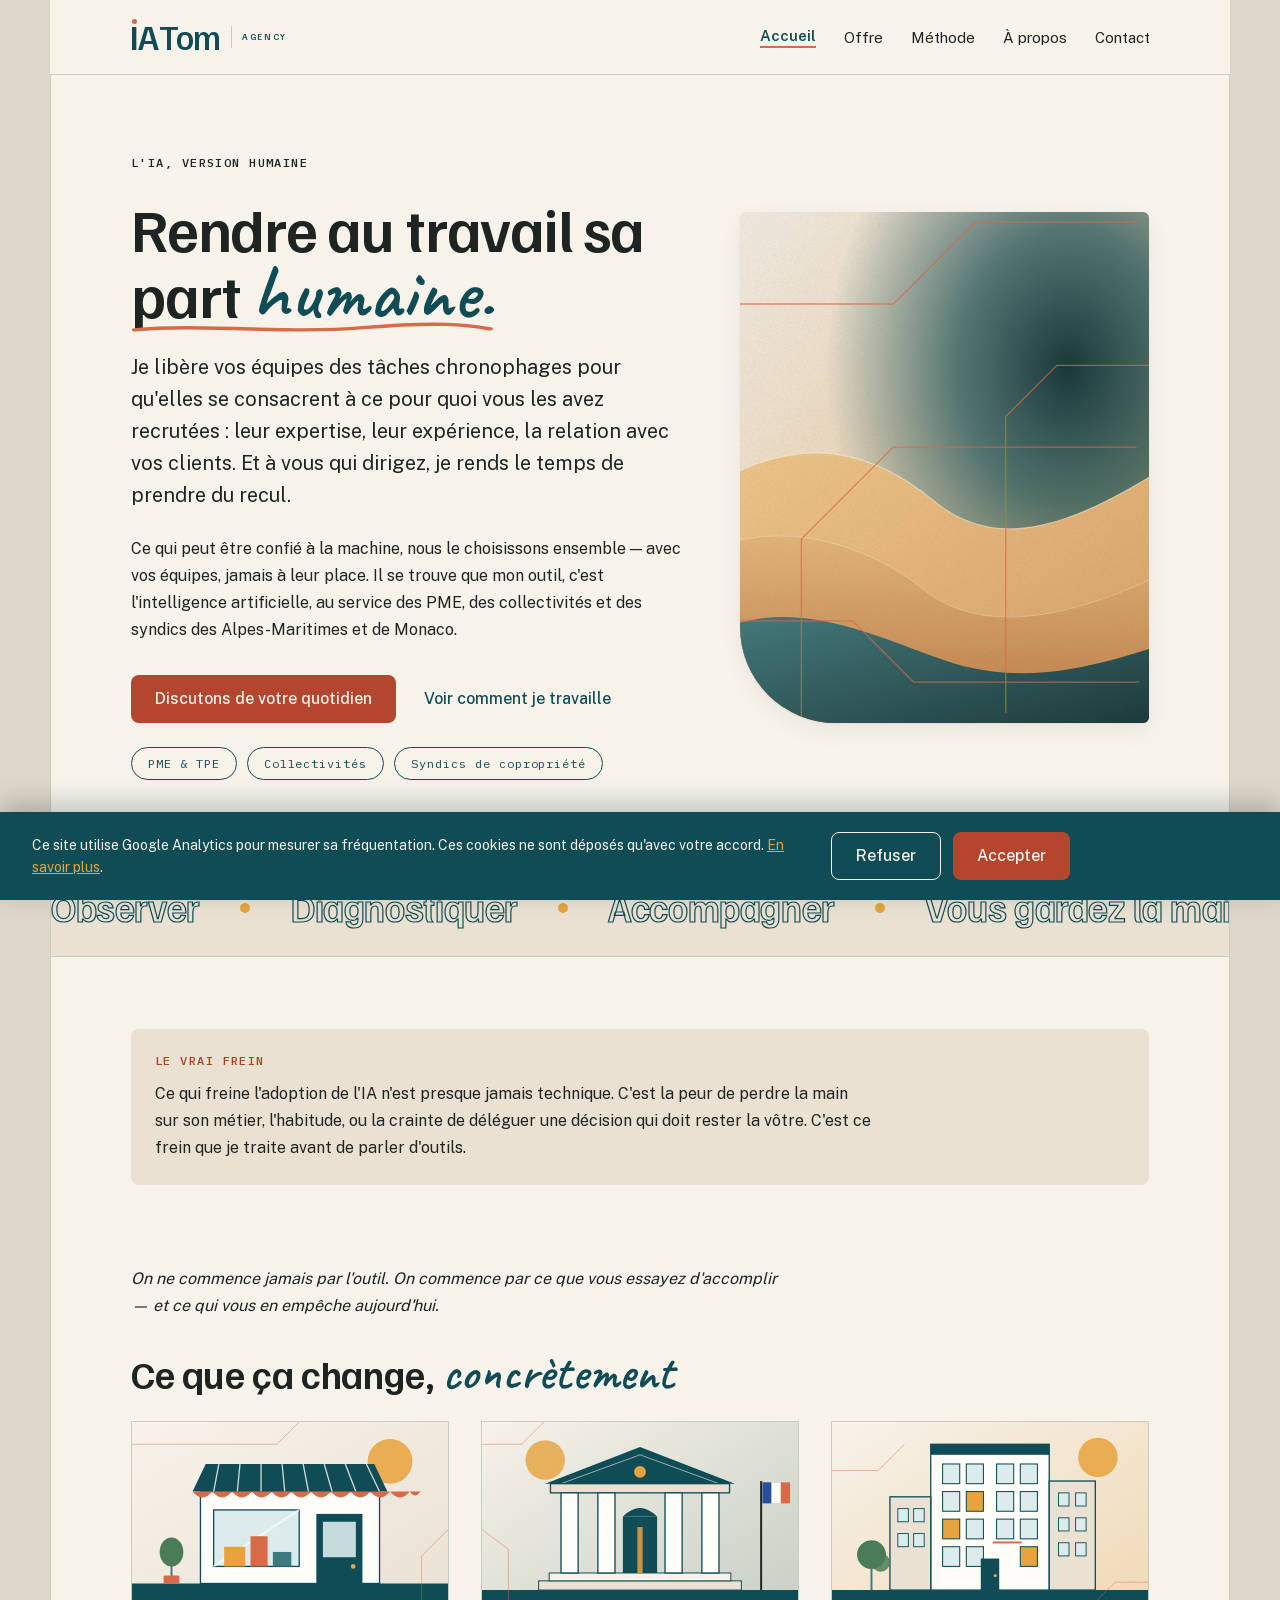
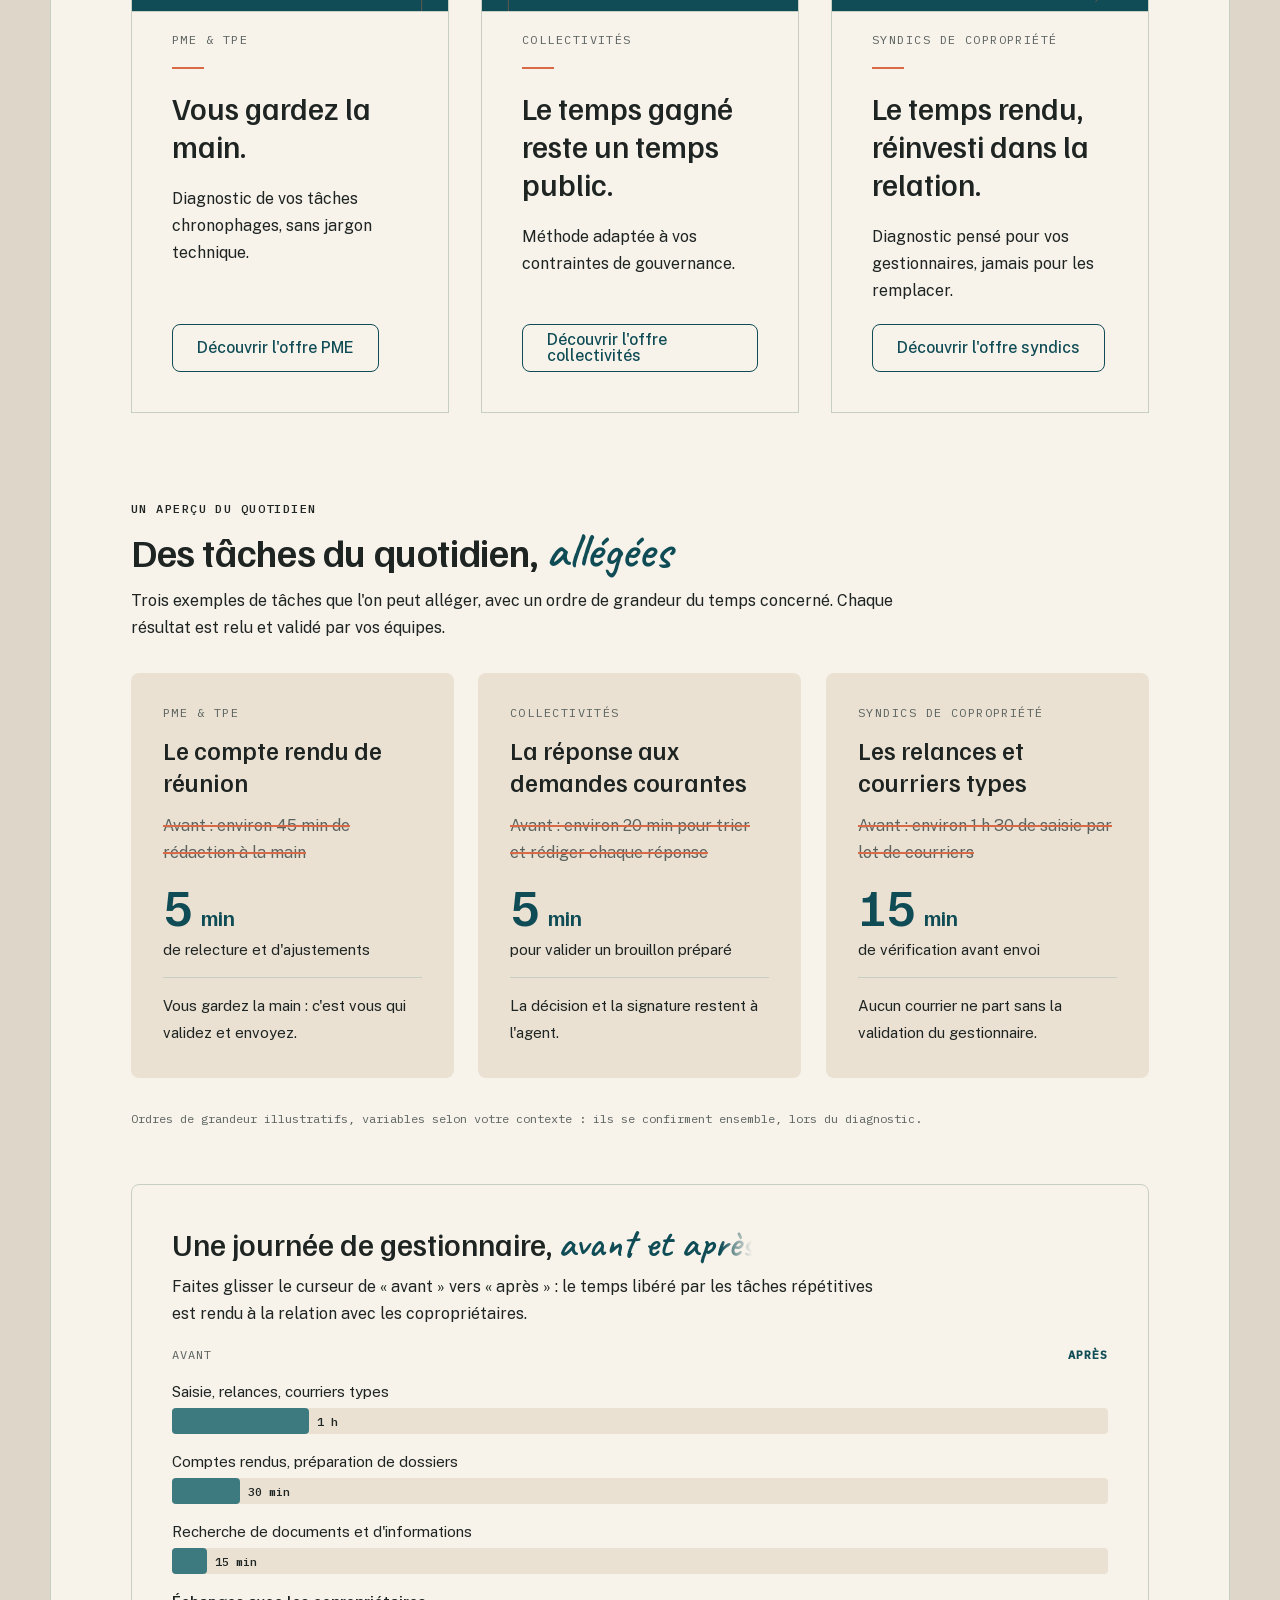
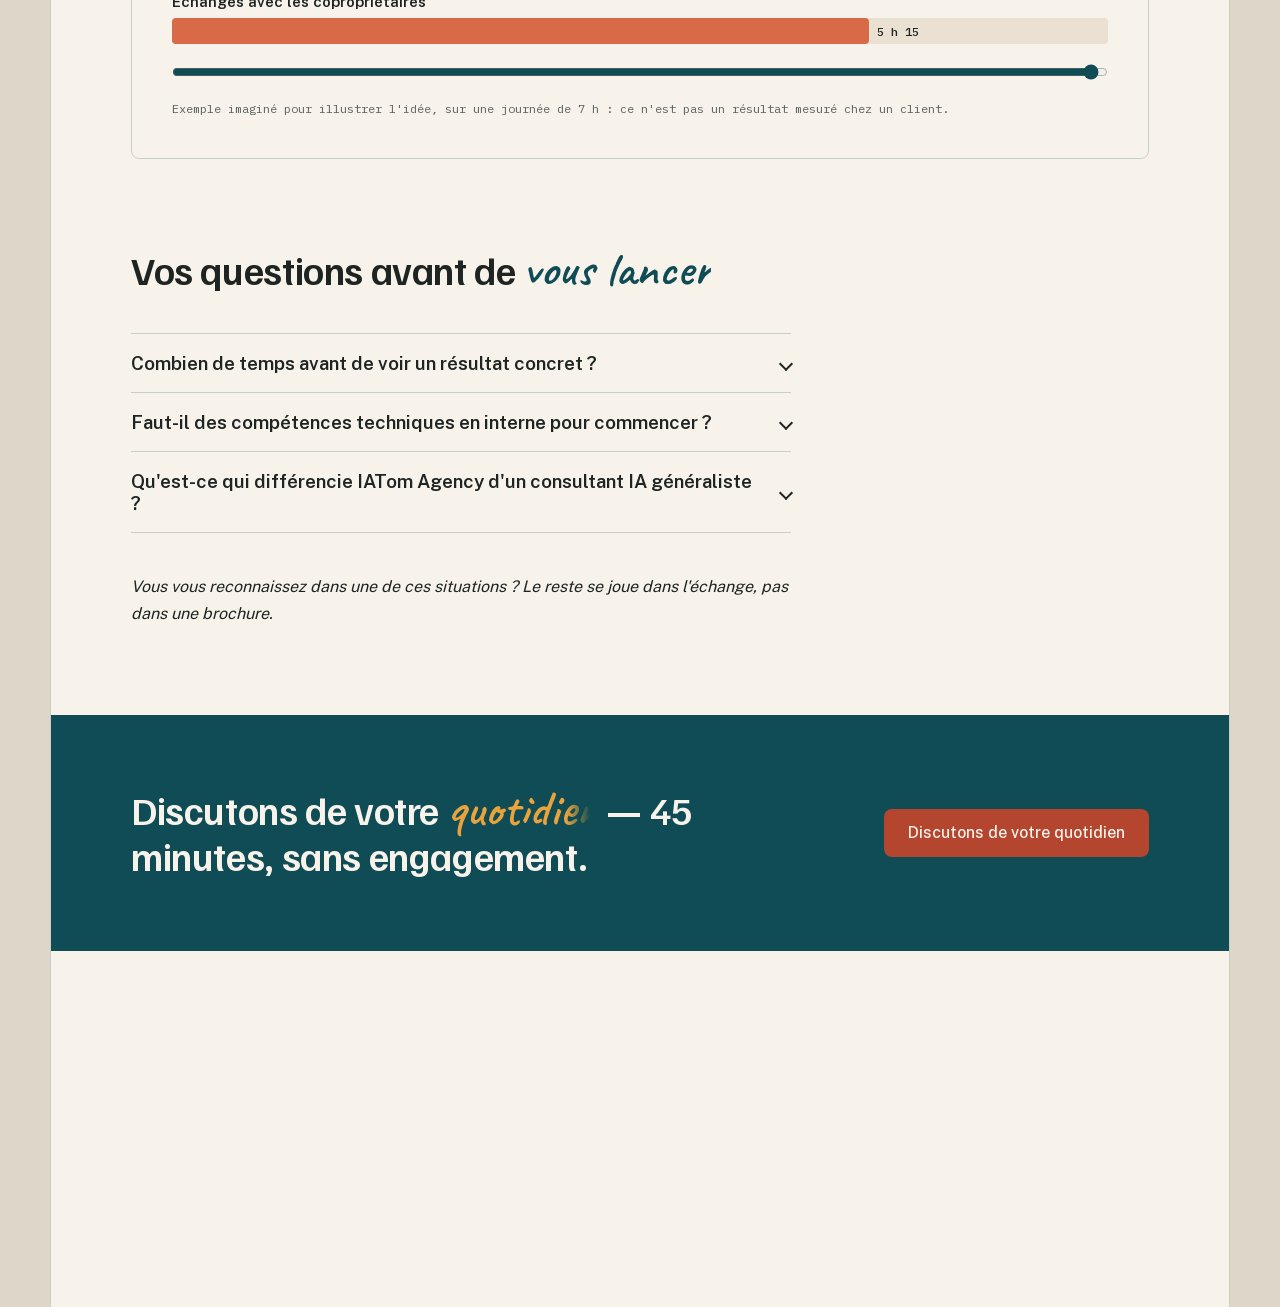
==== commit 5b409c21: "Animations reprises de la page d'Adeline, QR code et téléphone au format +33 (0)6 (vague 5) - Accuei" ====
--- a/index.html
+++ b/index.html
@@ -23,12 +23,26 @@
 <meta name="twitter:title" content="IATom Agency — L'IA, version humaine">
 <meta name="twitter:description" content="Accompagnement à l'adoption de l'IA pour PME, collectivités et syndics des Alpes-Maritimes et de Monaco, par Thomas Blachère.">
 <meta name="twitter:image" content="https://iatomagency.fr/assets/img/og-image.png">
+<script>
+/* Chorégraphie (choreo.js) : la classe « ch » n'est posée que si l'appareil n'a pas demandé de réduire les animations ;
+   retirée automatiquement si choreo.js ne démarre pas. L'ouverture en particules : accueil seulement, arrivée depuis l'extérieur du site. */
+(function(){var d=document.documentElement;try{
+if(window.matchMedia&&window.matchMedia('(prefers-reduced-motion: reduce)').matches){return;}
+d.classList.add('ch');
+var p=location.pathname,ext=true;
+try{ext=!document.referrer||new URL(document.referrer).origin!==location.origin;}catch(e){}
+var robot=/bot|crawl|spider|slurp|preview|lighthouse|headless|facebookexternalhit/i.test(navigator.userAgent);
+if((p==='/'||/\/index\.html$/.test(p))&&!location.hash&&ext&&!robot){d.classList.add('ouverture');}
+window.__chTimer=window.setTimeout(function(){if(!window.__ch){d.classList.remove('ch','ouverture');}},4000);
+}catch(e){}})();
+</script>
 <link rel="stylesheet" href="assets/fonts.css">
 <link rel="stylesheet" href="assets/styles.css">
 <link rel="stylesheet" href="assets/site.css">
 <link rel="stylesheet" href="assets/effects.css">
 <link rel="stylesheet" href="assets/refonte.css">
 <link rel="stylesheet" href="assets/survol.css">
+<link rel="stylesheet" href="assets/choreo.css">
 <script type="application/ld+json">
 {
   "@context": "https://schema.org",
@@ -107,6 +121,7 @@
     <div class="iat-hero__texte">
       <p class="iat-text iat-text--surtitre" style="margin: 0px;">L'IA, version humaine</p>
       <h1 class="iat-heading iat-heading--display" style="margin: 0px;">Rendre au travail sa part <span class="iat-calli">humaine.</span></h1>
+      <div class="titre-sculpte" data-forme="titre" aria-hidden="true"></div>
       <p class="iat-text iat-text--chapo" style="margin: 0px; max-width: 720px;">Je libère vos équipes des tâches chronophages pour qu'elles se consacrent à ce pour quoi vous les avez recrutées : leur expertise, leur expérience, la relation avec vos clients. Et à vous qui dirigez, je rends le temps de prendre du recul.</p>
       <p class="iat-text iat-text--corps" style="margin: 0px; max-width: 720px;">Ce qui peut être confié à la machine, nous le choisissons ensemble — avec vos équipes, jamais à leur place. Il se trouve que mon outil, c'est l'intelligence artificielle, au service des PME, des collectivités et des syndics des Alpes-Maritimes et de Monaco.</p>
       <div class="iat-hero__actions">
@@ -128,6 +143,8 @@
         <path style="--l:3" pathLength="1" d="M0 400 H110 L170 460 H400"/>
       </svg>
     </div>
+    <canvas class="scene" aria-hidden="true"></canvas>
+    <div class="iat-passer-in"><button type="button" class="iat-passer" id="passer-intro">Passer l'introduction</button></div>
   </div>
 
   <!-- survol : bandeau défilant (décoratif) -->
@@ -160,7 +177,7 @@
 
   <div style="padding: 0px 80px 32px; max-width: 820px;"><p class="iat-text iat-text--corps" style="margin: 0px; font-style: italic;">On ne commence jamais par l'outil. On commence par ce que vous essayez d'accomplir — et ce qui vous en empêche aujourd'hui.</p></div>
 
-    <div style="padding: 0px 80px 24px;"><h2 class="iat-heading iat-heading--h2" style="margin: 0px;">Ce que ça change, concrètement</h2></div>
+    <div style="padding: 0px 80px 24px;"><h2 class="iat-heading iat-heading--h2" style="margin: 0px;">Ce que ça change, <em>concrètement</em></h2></div>
 <div class="grid-cards-3" style="padding: 0px 80px 88px; display: grid; grid-template-columns: 1fr 1fr 1fr; gap: 32px;">
     <div style="display: flex; flex-direction: column; gap: 20px; padding: 40px; border: 1px solid var(--iat-bordure); background: var(--iat-blanc-chaud);">
       <img class="iat-cible__img" src="assets/img/cible-pme.svg" alt="" width="480" height="300" loading="lazy">
@@ -192,7 +209,7 @@
   <div style="padding: 0px 80px 56px; display: flex; flex-direction: column; gap: 32px;">
     <div style="display: flex; flex-direction: column; gap: 12px; max-width: 820px;">
       <p class="iat-text iat-text--surtitre" style="margin: 0px;">Un aperçu du quotidien</p>
-      <h2 class="iat-heading iat-heading--h2" style="margin: 0px;">Des tâches du quotidien, allégées</h2>
+      <h2 class="iat-heading iat-heading--h2" style="margin: 0px;">Des tâches du quotidien, <em>allégées</em></h2>
       <p class="iat-text iat-text--corps" style="margin: 0px;">Trois exemples de tâches que l'on peut alléger, avec un ordre de grandeur du temps concerné. Chaque résultat est relu et validé par vos équipes.</p>
     </div>
     <div class="iat-exemples-grille">
@@ -225,7 +242,7 @@
   <div style="padding: 0px 80px 88px;">
     <div class="iat-avap" data-avap>
       <div style="display: flex; flex-direction: column; gap: 10px; max-width: 720px;">
-        <h2 class="iat-heading iat-heading--h3" style="margin: 0px;">Une journée de gestionnaire, avant et après</h2>
+        <h2 class="iat-heading iat-heading--h3" style="margin: 0px;">Une journée de gestionnaire, <em>avant et après</em></h2>
         <p class="iat-text iat-text--corps" style="margin: 0px;">Faites glisser le curseur de « avant » vers « après » : le temps libéré par les tâches répétitives est rendu à la relation avec les copropriétaires.</p>
       </div>
       <div class="iat-avap__legende" aria-hidden="true"><span class="iat-avap__leg-avant">Avant</span><span class="iat-avap__leg-apres">Après</span></div>
@@ -262,7 +279,7 @@
   </div>
 
     <div style="padding: 0px 80px 88px; display: flex; flex-direction: column; gap: 40px; max-width: 820px;">
-    <h2 class="iat-heading iat-heading--h2" style="margin: 0px;">Vos questions avant de vous lancer</h2>
+    <h2 class="iat-heading iat-heading--h2" style="margin: 0px;">Vos questions avant de <em>vous lancer</em></h2>
     <div class="iat-faq">
       <div class="iat-faq__item">
         <h3 class="iat-faq__question-wrap" style="margin: 0px;"><button type="button" class="iat-faq__question iat-heading iat-heading--h3" aria-expanded="false" aria-controls="faq-panel-1" id="faq-q-1"><span>Combien de temps avant de voir un résultat concret ?</span><span class="iat-faq__chevron" aria-hidden="true"></span></button></h3>
@@ -287,7 +304,7 @@
   </div>
 
 <div style="background: var(--iat-petrole); padding: 72px 80px; display: flex; align-items: center; justify-content: space-between; gap: 48px;">
-    <h2 class="iat-heading iat-heading--h2" style="margin: 0px; color: var(--iat-blanc-chaud); max-width: 640px;">Discutons de votre quotidien — 45 minutes, sans engagement.</h2>
+    <h2 class="iat-heading iat-heading--h2" style="margin: 0px; color: var(--iat-blanc-chaud); max-width: 640px;">Discutons de votre <em>quotidien</em> — 45 minutes, sans engagement.</h2>
     <a class="iat-button iat-button--primary" href="contact.html" style="text-decoration:none;">Discutons de votre quotidien</a>
   </div>
 
@@ -302,7 +319,7 @@
       </div>
       <div style="display: flex; flex-direction: column; gap: 8px;">
         <div style="font-family: var(--iat-font-mono); font-size: 11px; letter-spacing: 0.12em; color: var(--iat-gris-texte);">CONTACT</div>
-        <a href="mailto:bonjour@iatomagency.fr" style="color:inherit;text-decoration:none;">bonjour@iatomagency.fr</a><a href="https://www.iatomagency.fr" style="color:inherit;text-decoration:none;">www.iatomagency.fr</a><a href="tel:+33601483318" style="color:inherit;text-decoration:none;">06 01 48 33 18</a>
+        <a href="mailto:bonjour@iatomagency.fr" style="color:inherit;text-decoration:none;">bonjour@iatomagency.fr</a><a href="https://www.iatomagency.fr" style="color:inherit;text-decoration:none;">www.iatomagency.fr</a><a href="tel:+33601483318" style="color:inherit;text-decoration:none;">+33 (0)6 01 48 33 18</a><a class="footer-qr" href="https://s.vkard.io/p/30e7bf2a-7fc1-4e2c-b51f-27ae4fcb69c5/4a1ca84212?source=qr" target="_blank" rel="noopener"><img src="assets/img/qr-contact-thomas.svg" width="84" height="84" alt="QR code de la carte de contact de Thomas Blachère" loading="lazy"><span class="footer-qr-texte"><strong>Enregistrer mon contact</strong><span>Scannez ou cliquez pour ajouter Thomas à vos contacts.</span></span></a>
       </div>
       <div style="display: flex; flex-direction: column; gap: 8px;">
         <div style="font-family: var(--iat-font-mono); font-size: 11px; letter-spacing: 0.12em; color: var(--iat-gris-texte);">LÉGAL</div>
@@ -324,5 +341,7 @@
 <script src="assets/effects.js" defer></script>
 <script src="assets/refonte.js" defer></script>
 <script src="assets/survol.js" defer></script>
+<script src="assets/particules.js" defer></script>
+<script src="assets/choreo.js" defer></script>
 </body>
 </html>
--- a/assets/refonte.css
+++ b/assets/refonte.css
@@ -150,6 +150,33 @@
     filter: blur(0);
   }
 }
+/* « Rendre au travail sa part » : chaque mot se rabat en volume, comme une
+   lamelle d'affichage qui bascule vers l'avant (rotation 3D, ancrée en bas).
+   Autre mouvement que l'écriture manuscrite de « humaine ». */
+.iat-heading--display.iat-titre-anime {
+  perspective: 900px;
+}
+.iat-mot.iat-mot--masque {
+  opacity: 1;
+  transform: none;
+  filter: none;
+  animation: none;
+}
+.iat-mot__i {
+  display: inline-block;
+  transform-origin: 50% 100%;
+  transform: rotateX(-88deg) translateY(0.12em);
+  opacity: 0;
+  animation: iat-mot-bascule 950ms var(--iat-ease, ease) forwards;
+  animation-delay: calc(150ms + var(--i, 0) * 110ms);
+}
+@keyframes iat-mot-bascule {
+  0% { opacity: 0; transform: rotateX(-88deg) translateY(0.12em); }
+  35% { opacity: 1; }
+  70% { transform: rotateX(8deg) translateY(0); }
+  100% { opacity: 1; transform: rotateX(0deg) translateY(0); }
+}
+
 /* « humaine » en écriture manuscrite (Caveat, déjà chargée par fonts.css pour
    la signature). Plus petite à corps égal, d'où le 1.3em. */
 .iat-calli {
@@ -159,6 +186,31 @@
   line-height: 0.8;
   letter-spacing: 0;
   color: var(--iat-petrole);
+}
+/* Sans l'intro en particules : « humaine. » s'écrit de gauche à droite,
+   comme à la main, puis le trait corail se trace. */
+.iat-mot.iat-calli {
+  filter: none;
+  transform: none;
+  opacity: 1;
+  padding: 0.08em 0.12em 0.12em 0.04em;
+  margin: -0.08em -0.12em -0.12em -0.04em;
+  -webkit-mask-image: linear-gradient(90deg, #000 40%, transparent 60%);
+  mask-image: linear-gradient(90deg, #000 40%, transparent 60%);
+  -webkit-mask-size: 260% 100%;
+  mask-size: 260% 100%;
+  -webkit-mask-repeat: no-repeat;
+  mask-repeat: no-repeat;
+  -webkit-mask-position: 100% 0;
+  mask-position: 100% 0;
+  animation: iat-ecrit 1500ms cubic-bezier(.45,.05,.4,1) forwards;
+  animation-delay: calc(180ms + var(--i, 0) * 110ms);
+}
+@keyframes iat-ecrit {
+  to {
+    -webkit-mask-position: 0 0;
+    mask-position: 0 0;
+  }
 }
 .iat-souligne {
   position: relative;
@@ -445,6 +497,16 @@
     animation: none;
     stroke-dashoffset: 0;
   }
+  .iat-mot__i {
+    animation: none;
+    transform: none;
+    opacity: 1;
+  }
+  .iat-mot.iat-calli {
+    animation: none;
+    -webkit-mask-image: none;
+    mask-image: none;
+  }
   .iat-mot {
     animation: none;
     opacity: 1;
--- a/assets/survol.css
+++ b/assets/survol.css
@@ -18,6 +18,8 @@
   --motif-hachures: url("data:image/svg+xml,%3Csvg xmlns='http://www.w3.org/2000/svg' width='20' height='20'%3E%3Cpath d='M0 20L20 0M-5 5L5 -5M15 25L25 15' stroke='%23F7F2EA' stroke-opacity='.3' stroke-width='1.6' fill='none'/%3E%3C/svg%3E");
   --motif-diagonales: url("data:image/svg+xml,%3Csvg xmlns='http://www.w3.org/2000/svg' width='40' height='40'%3E%3Cpath d='M0 40L40 0M-10 10L10 -10M30 50L50 30' stroke='%23E8A33D' stroke-opacity='.4' stroke-width='1.6' fill='none'/%3E%3C/svg%3E");
   --motif-points-sombre: url("data:image/svg+xml,%3Csvg xmlns='http://www.w3.org/2000/svg' width='24' height='24'%3E%3Ccircle cx='4' cy='4' r='1.8' fill='%230F4C55' fill-opacity='.2'/%3E%3C/svg%3E");
+  --motif-colonnes-sombre: url("data:image/svg+xml,%3Csvg xmlns='http://www.w3.org/2000/svg' width='28' height='28'%3E%3Crect width='1.6' height='28' fill='%230F4C55' fill-opacity='.16'/%3E%3C/svg%3E");
+  --motif-grille-sombre: url("data:image/svg+xml,%3Csvg xmlns='http://www.w3.org/2000/svg' width='28' height='28'%3E%3Cpath d='M0 .8H28M.8 0V28' stroke='%230F4C55' stroke-opacity='.14' stroke-width='1.6' fill='none'/%3E%3C/svg%3E");
   --motif-hachures-sombre: url("data:image/svg+xml,%3Csvg xmlns='http://www.w3.org/2000/svg' width='20' height='20'%3E%3Cpath d='M0 20L20 0M-5 5L5 -5M15 25L25 15' stroke='%230F4C55' stroke-opacity='.14' stroke-width='1.6' fill='none'/%3E%3C/svg%3E");
 }
 
@@ -483,3 +485,43 @@
     animation: none;
   }
 }
+
+/* ---------------------------------------------------------------------
+   8) Écrans tactiles (pas de survol) : chaque tuile garde en permanence
+   sa propre couleur et son motif, pour qu'elles se distinguent. Une tuile
+   sur trois est pétrole (état « actif » posé par survol.js), les deux
+   autres sont sauge et ambre clair. Les motifs sont fixes (pas d'animation).
+   --------------------------------------------------------------------- */
+@media (hover: none) {
+  .iat-tuile.iat-actif::before {
+    animation: none;
+  }
+  .grid-cards-3 > .iat-tuile:nth-child(2) {
+    background-color: var(--iat-sauge) !important;
+    --motif: var(--motif-colonnes-sombre);
+  }
+  .grid-cards-3 > .iat-tuile:nth-child(3) {
+    background-color: #f3ddb0 !important;
+    --motif: var(--motif-grille-sombre);
+  }
+  .iat-exemples-grille > .iat-exemple:nth-child(1) {
+    background-color: var(--iat-sauge);
+    --motif: var(--motif-hachures-sombre);
+  }
+  .iat-exemples-grille > .iat-exemple:nth-child(2) {
+    background-color: #f3ddb0;
+    --motif: var(--motif-hachures-sombre);
+  }
+  .grid-cards-3 > .iat-tuile:is(:nth-child(2), :nth-child(3))::before,
+  .iat-exemples-grille > .iat-exemple:is(:nth-child(1), :nth-child(2))::before {
+    opacity: 1;
+  }
+  /* textes secondaires plus foncés sur les fonds colorés (contraste) */
+  .grid-cards-3 > .iat-tuile:is(:nth-child(2), :nth-child(3)) .iat-cible__qui,
+  .iat-exemples-grille > .iat-exemple:is(:nth-child(1), :nth-child(2)) :is(.iat-cible__qui, .iat-exemple__avant) {
+    color: var(--iat-texte);
+  }
+  .grid-cards-3 > .iat-tuile:is(:nth-child(2), :nth-child(3)) .iat-cible__img {
+    border-bottom-color: rgba(15, 76, 85, 0.25);
+  }
+}
--- a/assets/choreo.css
+++ b/assets/choreo.css
@@ -0,0 +1,399 @@
+/* choreo.css — « chorégraphie » reprise de la page d'Adeline (novembre 2026) :
+   accueil en particules 3D, titres mot par mot, mots manuscrits qui
+   s'écrivent, paragraphes qui montent en flou, cartes en cascade, photos
+   qui se dévoilent, en-tête qui s'efface, bouton flottant, pied de page
+   qui se dévoile. Adaptée à la charte IATom (pétrole, corail, Caveat).
+   Fichier additif, avec choreo.js et particules.js : pour tout annuler,
+   retirer ces trois fichiers, le petit script en tête de chaque page et
+   les balises correspondantes.
+
+   Principe de sécurité (comme chez Adeline) : la classe « ch » n'est posée
+   (en tête de page) que si l'appareil n'a PAS demandé de réduire les
+   animations. Si choreo.js ne démarre pas dans les 4 s, la classe est
+   retirée et tout s'affiche. Sans JavaScript, rien n'est masqué. */
+
+/* Le contenu reste masqué quelques instants le temps que le script prépare
+   les éléments (évite d'afficher puis de masquer). */
+.ch:not(.ch-pret) main {
+  opacity: 0;
+}
+
+/* L'ancienne apparition d'effects.css est remplacée par celle-ci */
+.ch .iat-reveal {
+  opacity: 1 !important;
+  transform: none !important;
+  transition: none !important;
+}
+
+/* ---------------------------------------------------------------------
+   1) Titres mot par mot (chaque mot monte de son masque) + mots manuscrits.
+   --------------------------------------------------------------------- */
+.mot {
+  display: inline-block;
+  overflow: hidden;
+  vertical-align: top;
+  padding-bottom: 0.1em;
+  margin-bottom: -0.1em;
+}
+.mot > span {
+  display: inline-block;
+}
+.ch [data-ch="mots"]:not(.mots-prets) {
+  opacity: 0;
+}
+.ch .mots-prets:not(.ch-fait) .mot > span {
+  transform: translateY(110%);
+}
+
+/* Mots en écriture manuscrite (balise <em> des titres) */
+main h1 em,
+main h2 em {
+  font-family: var(--iat-font-signature);
+  font-style: normal;
+  font-weight: 600;
+  font-size: 1.28em;
+  line-height: 0.8;
+  letter-spacing: 0;
+  color: var(--iat-petrole);
+}
+.iat-bandeau h2 em {
+  color: var(--iat-ambre);
+}
+.ch em.ecrit {
+  --r: -18%;
+  -webkit-mask-image: linear-gradient(90deg, #000 var(--r), transparent calc(var(--r) + 16%));
+  mask-image: linear-gradient(90deg, #000 var(--r), transparent calc(var(--r) + 16%));
+}
+
+/* ---------------------------------------------------------------------
+   2) Paragraphes, blocs, enfants de groupes (cartes, FAQ, étapes…).
+   L'état de départ ne vaut que pour les éléments marqués par choreo.js ;
+   la classe « ch-fait » (posée à la fin de l'animation) le lève.
+   --------------------------------------------------------------------- */
+.ch [data-ch="p"]:not(.ch-fait),
+.ch [data-ch="bloc"]:not(.ch-fait),
+.ch [data-ch="enfant"]:not(.ch-fait) {
+  opacity: 0;
+}
+.ch [data-ch="photo"]:not(.ch-fait) {
+  clip-path: inset(0 100% 0 0);
+}
+
+/* Appui : léger enfoncement des boutons */
+.iat-button:active:not(:disabled) {
+  scale: 0.97;
+  transition: scale 0.12s ease-out;
+}
+
+/* ---------------------------------------------------------------------
+   3) En-tête : fixe à toute largeur, il s'efface quand on descend et
+   revient dès que l'on remonte (comme le bandeau d'Adeline).
+   --------------------------------------------------------------------- */
+.ch .site-header {
+  position: fixed;
+  top: 0;
+  left: 50%;
+  right: auto;
+  width: min(100%, 1180px);
+  translate: -50% 0;
+  z-index: 150;
+  background: var(--iat-fond);
+  transition: transform 0.45s var(--iat-ease, ease), box-shadow 0.3s ease, opacity 0.9s var(--iat-ease, ease);
+}
+.ch .site-header--hidden {
+  transform: translateY(-100%);
+}
+.ch .site-header--scrolled {
+  box-shadow: var(--iat-ombre);
+}
+.ch main {
+  padding-top: var(--iat-header-h, 0px);
+}
+/* Le sous-menu de l'Offre se cale sous l'en-tête, ou en haut quand il est caché */
+.ch .iat-offre-subnav--pinned {
+  top: var(--iat-header-h, 0px);
+  transition: top 0.45s var(--iat-ease, ease);
+}
+.ch.ch-entete-cache .iat-offre-subnav--pinned {
+  top: 0;
+}
+
+/* ---------------------------------------------------------------------
+   4) Bouton flottant « Discutons de votre quotidien » : il apparaît quand
+   l'en-tête s'efface (après l'accueil), en haut à droite.
+   --------------------------------------------------------------------- */
+.iat-flottant {
+  position: fixed;
+  top: 14px;
+  right: max(20px, calc((100vw - 1180px) / 2 + 24px));
+  z-index: 160;
+  opacity: 0;
+  visibility: hidden;
+  translate: 0 -14px;
+  text-decoration: none;
+  transition: opacity 0.35s ease, translate 0.35s ease, top 0.45s var(--iat-ease, ease), visibility 0s linear 0.35s;
+}
+.ch-flottant .iat-flottant {
+  opacity: 1;
+  visibility: visible;
+  translate: var(--tx, 0px) var(--ty, 0px);
+  transition: opacity 0.35s ease, translate 0.35s ease, top 0.45s var(--iat-ease, ease), visibility 0s;
+  /* sous l'en-tête quand il est visible, tout en haut quand il s'est effacé */
+  top: calc(var(--iat-header-h, 0px) + 12px);
+}
+.ch-flottant.ch-entete-cache .iat-flottant {
+  top: 14px;
+}
+/* le bandeau final propose déjà le même bouton : on masque le flottant pendant qu'il est à l'écran */
+.ch-bandeau-vu .iat-flottant {
+  opacity: 0;
+  visibility: hidden;
+  pointer-events: none;
+}
+@media (max-width: 560px) {
+  .iat-flottant {
+    right: 14px;
+    padding-left: 18px;
+    padding-right: 18px;
+  }
+}
+
+/* ---------------------------------------------------------------------
+   5) Pied de page qui se dévoile (grand écran) : il reste fixé en bas,
+   caché derrière la page ; en fin de défilement la page glisse et le
+   révèle, puis ses colonnes apparaissent en fondu flou.
+   --------------------------------------------------------------------- */
+.pied-actif main {
+  position: relative;
+  z-index: 1;
+  background: var(--iat-fond);
+}
+.pied-cale {
+  pointer-events: none;
+}
+.ch-pied.pied-revele {
+  position: fixed;
+  bottom: 0;
+  left: 50%;
+  width: min(calc(100% - 2px), 1178px);   /* à l'intérieur des liserés de la page */
+  translate: -50% 0;
+  z-index: 0;
+}
+.ch-pied:not(.pied-vu) > * {
+  opacity: 0;
+}
+
+/* ---------------------------------------------------------------------
+   6) Accueil immersif : le visuel apparaît en fondu, la phrase se compose
+   en particules 3D à la place du titre, puis le reste arrive.
+   Le vrai <h1> reste dans la page (référencement, lecteurs d'écran) ; il
+   n'est visible que si l'animation ne se joue pas.
+   --------------------------------------------------------------------- */
+.iat-hero .scene {
+  position: absolute;
+  inset: 0;
+  width: 100%;
+  height: 100%;
+  z-index: 2;
+  pointer-events: none;
+}
+.titre-sculpte {
+  position: relative;
+  display: none;
+  max-width: 100%;
+}
+.iat-hero.scene-active .titre-sculpte,
+html.ouverture .iat-hero .titre-sculpte {
+  display: block;
+}
+html.ouverture .iat-hero h1,
+.iat-hero.scene-active h1 {
+  position: absolute;
+  width: 1px;
+  height: 1px;
+  margin: -1px;
+  padding: 0;
+  overflow: hidden;
+  clip: rect(0 0 0 0);
+  white-space: nowrap;
+  border: 0;
+}
+.iat-hero__texte > :not(h1):not(.titre-sculpte) {
+  transition: opacity 0.9s var(--iat-ease, ease), transform 0.9s var(--iat-ease, ease);
+}
+.iat-hero__texte > :nth-child(4) { transition-delay: 0.45s; }
+.iat-hero__texte > :nth-child(5) { transition-delay: 0.6s; }
+.iat-hero__texte > :nth-child(6) { transition-delay: 0.75s; }
+.iat-hero__texte > :nth-child(7) { transition-delay: 0.9s; }
+html.ouverture .iat-hero__texte > :not(h1):not(.titre-sculpte) {
+  opacity: 0;
+  transform: translateY(22px);
+}
+html.ouverture .site-header {
+  opacity: 0;
+  pointer-events: none;
+  transform: translateY(-14px);
+}
+.iat-hero__visuel {
+  transition: transform 700ms var(--iat-ease, ease), opacity 1.8s var(--iat-ease, ease), filter 1.8s var(--iat-ease, ease);
+}
+html.ouverture .iat-hero:not(.devoile) .iat-hero__visuel {
+  opacity: 0;
+  filter: blur(10px);
+}
+.iat-passer-in {
+  position: absolute;
+  left: 50%;
+  bottom: 20px;
+  translate: -50% 0;
+  z-index: 5;
+}
+.iat-passer {
+  all: unset;
+  cursor: pointer;
+  font-family: var(--iat-font-mono);
+  font-size: 12px;
+  letter-spacing: 0.14em;
+  text-transform: uppercase;
+  color: var(--iat-gris-texte);
+  opacity: 0;
+  transition: opacity 0.6s;
+  pointer-events: none;
+}
+html.ouverture .iat-passer {
+  opacity: 0.8;
+  pointer-events: auto;
+}
+.iat-passer:hover,
+.iat-passer:focus-visible {
+  opacity: 1;
+}
+.iat-passer:focus-visible {
+  outline: 2px solid var(--iat-petrole);
+  outline-offset: 4px;
+}
+
+/* ---------------------------------------------------------------------
+   6 bis) Bouton « Discutons de votre quotidien » (accueil, bandeaux, bouton
+   flottant) : un reflet lumineux le traverse à intervalle régulier et un
+   halo corail pulse doucement pour attirer l'œil.
+   --------------------------------------------------------------------- */
+.ch a.iat-button--primary[href="contact.html"]:not(.iat-flottant) {
+  position: relative;
+}
+.ch a.iat-button--primary[href="contact.html"] {
+  overflow: hidden;
+  isolation: isolate;
+  animation: iat-halo 3.2s ease-in-out 2.2s infinite;
+}
+.ch a.iat-button--primary[href="contact.html"]::after {
+  content: "";
+  position: absolute;
+  top: 0;
+  bottom: 0;
+  left: -60%;
+  width: 40%;
+  background: linear-gradient(100deg, transparent, rgba(255, 255, 255, 0.38), transparent);
+  transform: skewX(-18deg);
+  pointer-events: none;
+  animation: iat-reflet 3.2s ease-in-out 2.2s infinite;
+}
+.ch a.iat-button--primary[href="contact.html"]:hover,
+.ch a.iat-button--primary[href="contact.html"]:focus-visible {
+  animation-play-state: paused;
+}
+@keyframes iat-reflet {
+  0%, 55% { left: -60%; }
+  100% { left: 130%; }
+}
+@keyframes iat-halo {
+  0%, 60%, 100% { box-shadow: 0 0 0 0 rgba(217, 106, 71, 0); }
+  75% { box-shadow: 0 0 0 10px rgba(217, 106, 71, 0.22); }
+}
+
+/* ---------------------------------------------------------------------
+   7) Mouvement réduit : la classe « ch » n'est jamais posée ; on couvre
+   aussi le cas où le réglage change en cours de visite.
+   --------------------------------------------------------------------- */
+@media (prefers-reduced-motion: reduce) {
+  .ch a.iat-button--primary[href="contact.html"],
+  .ch a.iat-button--primary[href="contact.html"]::after {
+    animation: none;
+  }
+  .ch:not(.ch-pret) main {
+    opacity: 1;
+  }
+  .ch [data-ch] {
+    opacity: 1 !important;
+    clip-path: none !important;
+  }
+  .ch .mots-prets .mot > span {
+    transform: none !important;
+  }
+  .ch em.ecrit {
+    -webkit-mask-image: none;
+    mask-image: none;
+  }
+  .iat-hero__texte > *,
+  html.ouverture .site-header {
+    opacity: 1 !important;
+    transform: none !important;
+  }
+}
+
+/* ---------------------------------------------------------------------
+   Pied de page : QR code de la carte de contact (cliquable)
+   --------------------------------------------------------------------- */
+.footer-qr {
+  display: flex;
+  align-items: center;
+  gap: 14px;
+  margin-top: 12px;
+  padding: 10px 12px;
+  max-width: 20rem;
+  background: #fff;
+  border: 1px solid var(--iat-bordure);
+  border-radius: 10px;
+  color: var(--iat-texte);
+  text-decoration: none;
+  transition: border-color 0.3s ease, box-shadow 0.3s ease, translate 0.3s var(--iat-ease, ease);
+}
+.footer-qr:hover,
+.footer-qr:focus-visible {
+  border-color: var(--iat-corail);
+  box-shadow: var(--iat-ombre);
+  translate: 0 -2px;
+}
+.footer-qr:focus-visible {
+  outline: 2px solid var(--iat-petrole);
+  outline-offset: 3px;
+}
+.footer-qr img {
+  flex: none;
+  width: 84px;
+  height: 84px;
+  padding: 4px;
+  background: #fff;
+  image-rendering: pixelated;
+}
+.footer-qr-texte {
+  display: flex;
+  flex-direction: column;
+  gap: 3px;
+  font-size: 13px;
+  line-height: 1.35;
+  color: var(--iat-gris-texte);
+}
+.footer-qr-texte strong {
+  font-size: 14px;
+  color: var(--iat-petrole);
+}
+/* le QR n'est pas un simple lien de colonne : on neutralise le trait corail / glissement des liens du pied */
+.site-footer-cols a.footer-qr {
+  display: flex;
+  background-image: none;
+}
+.site-footer-cols a.footer-qr:hover,
+.site-footer-cols a.footer-qr:focus-visible {
+  translate: 0 -2px;
+}
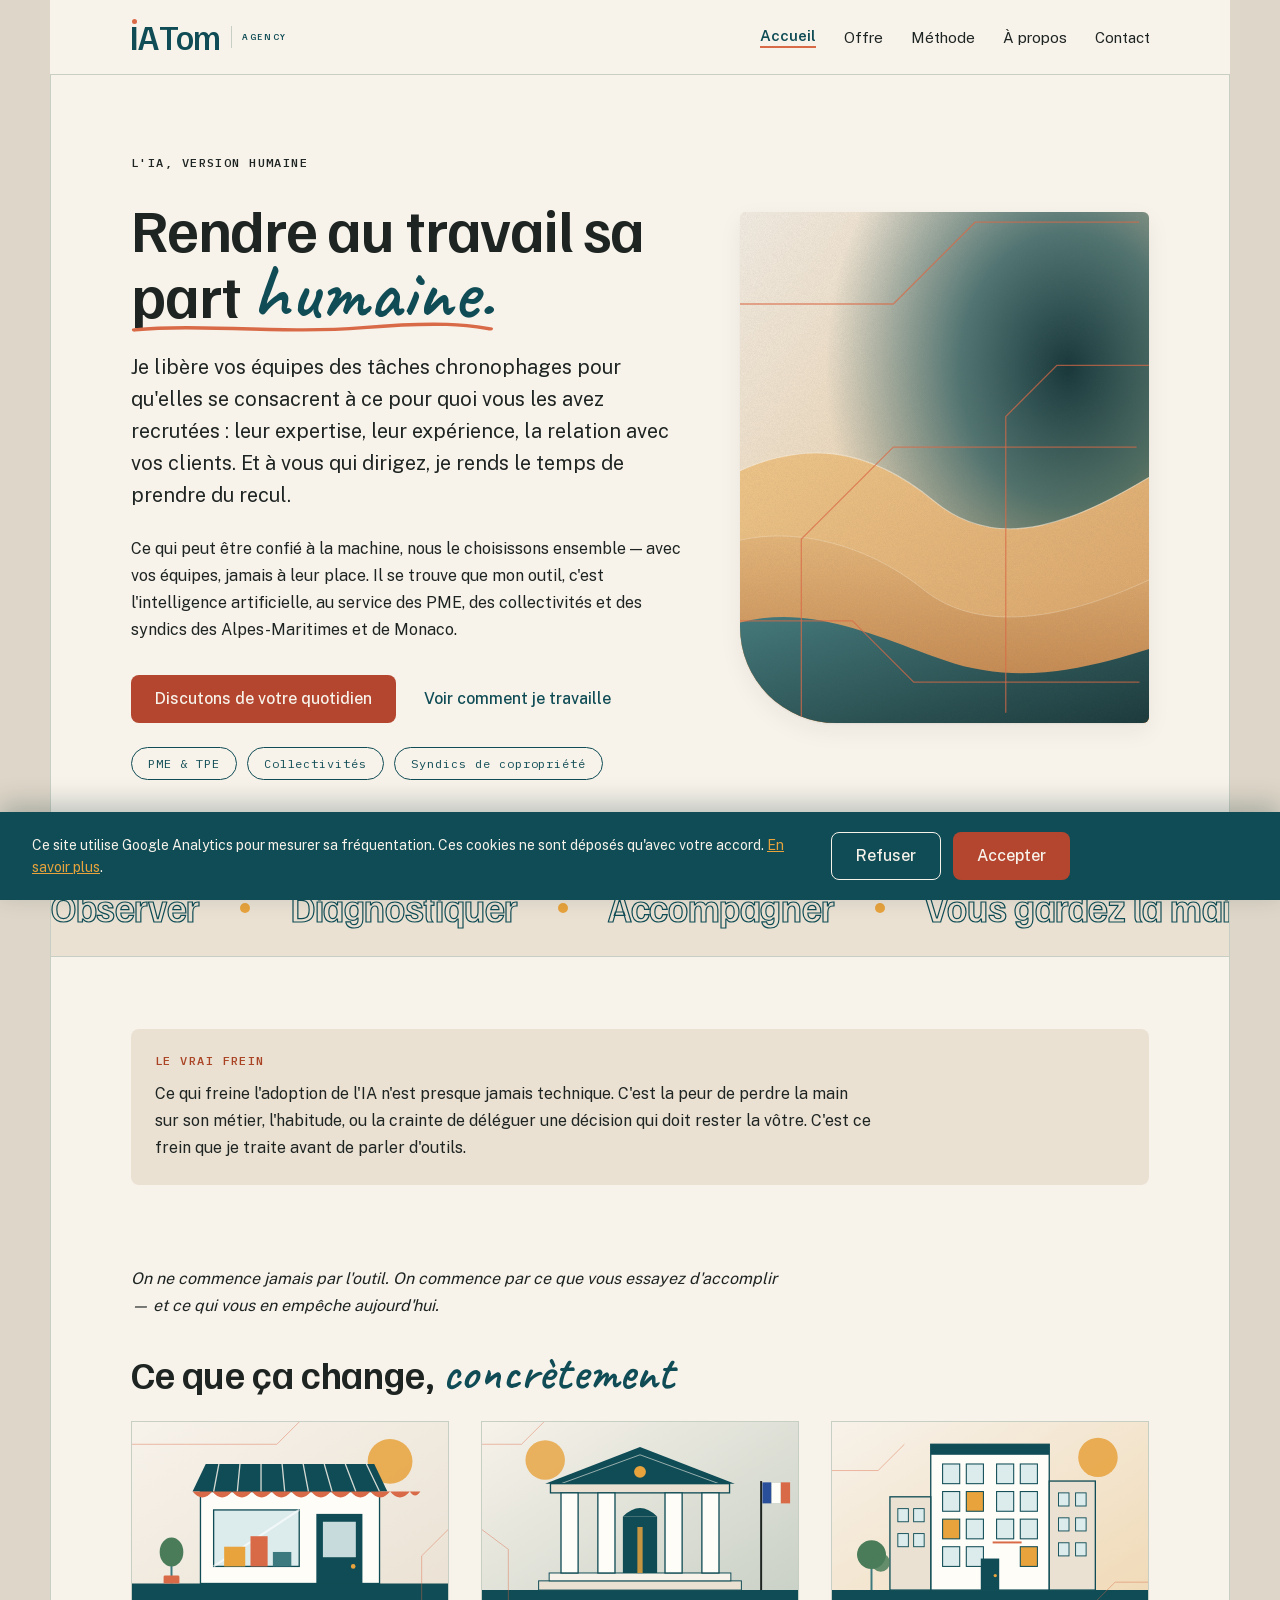
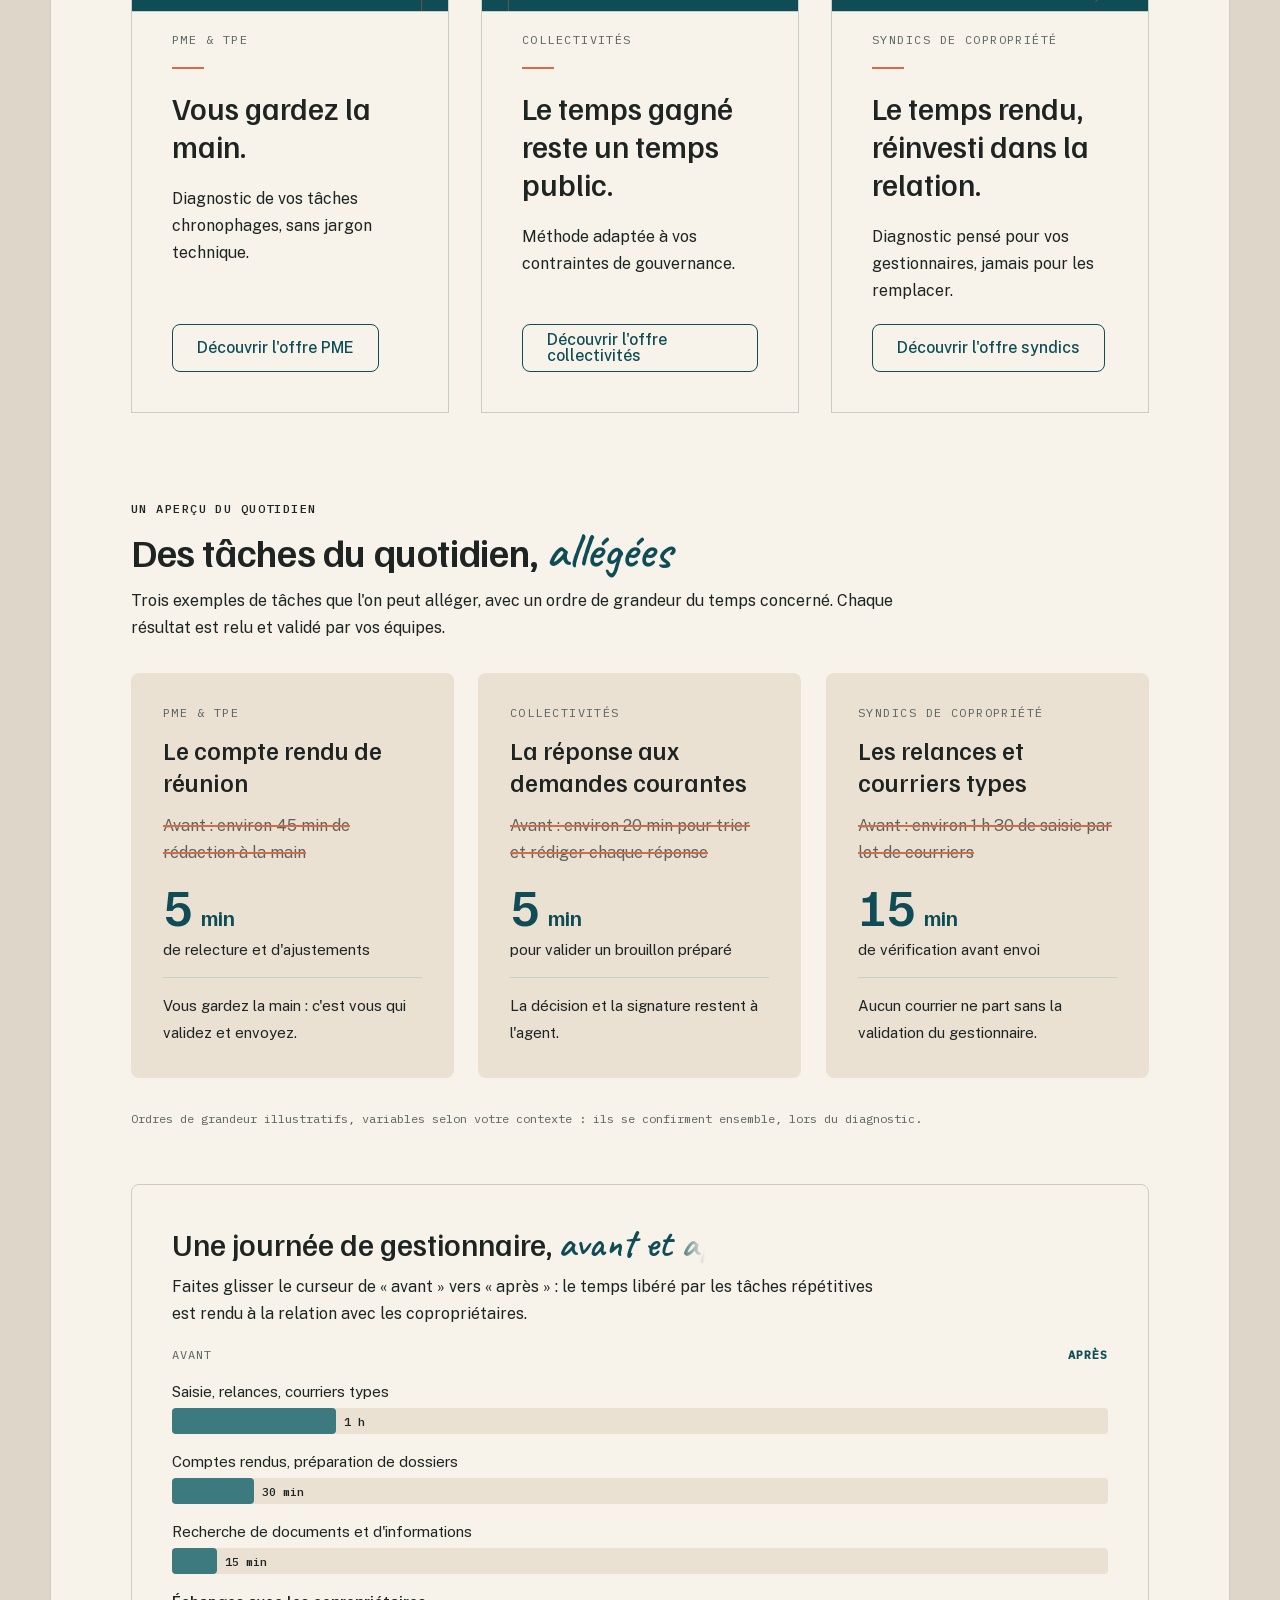
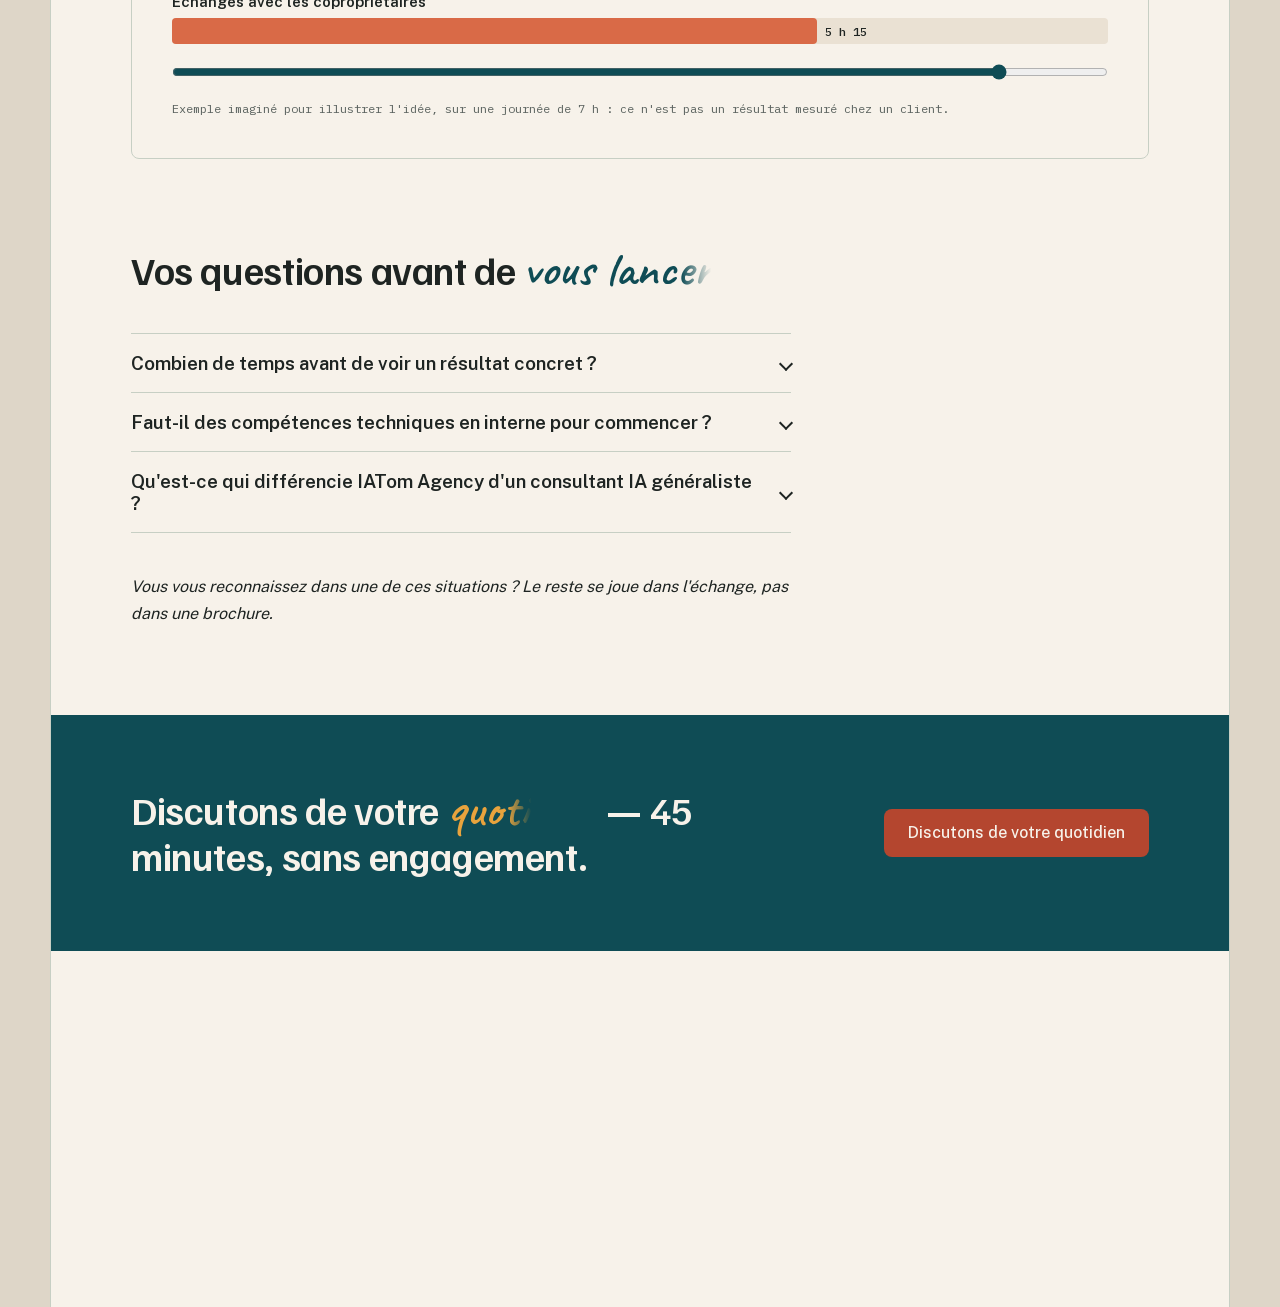
==== commit a95b8f9c: "Mode sombre : pas d'intro en particules (titre illisible) ; l'image du hero arrive en dernier Co-Aut" ====
--- a/index.html
+++ b/index.html
@@ -2,6 +2,7 @@
 <html lang="fr">
 <head>
 <meta charset="UTF-8">
+  <meta name="color-scheme" content="light">
 <meta name="viewport" content="width=device-width, initial-scale=1">
 <link rel="icon" href="assets/favicon.svg" type="image/svg+xml">
 <link rel="icon" href="assets/favicon-32x32.png" type="image/png" sizes="32x32">
@@ -25,14 +26,14 @@
 <meta name="twitter:image" content="https://iatomagency.fr/assets/img/og-image.png">
 <script>
 /* Chorégraphie (choreo.js) : la classe « ch » n'est posée que si l'appareil n'a pas demandé de réduire les animations ;
-   retirée automatiquement si choreo.js ne démarre pas. L'ouverture en particules : accueil seulement, arrivée depuis l'extérieur du site. */
+   retirée automatiquement si choreo.js ne démarre pas. L'ouverture en particules : accueil seulement, arrivée depuis l'extérieur du site, hors mode sombre (le titre en particules est dessiné en sombre). */
 (function(){var d=document.documentElement;try{
 if(window.matchMedia&&window.matchMedia('(prefers-reduced-motion: reduce)').matches){return;}
 d.classList.add('ch');
 var p=location.pathname,ext=true;
 try{ext=!document.referrer||new URL(document.referrer).origin!==location.origin;}catch(e){}
 var robot=/bot|crawl|spider|slurp|preview|lighthouse|headless|facebookexternalhit/i.test(navigator.userAgent);
-if((p==='/'||/\/index\.html$/.test(p))&&!location.hash&&ext&&!robot){d.classList.add('ouverture');}
+if((p==='/'||/\/index\.html$/.test(p))&&!location.hash&&ext&&!robot&&!(window.matchMedia&&matchMedia('(prefers-color-scheme: dark)').matches)){d.classList.add('ouverture');}
 window.__chTimer=window.setTimeout(function(){if(!window.__ch){d.classList.remove('ch','ouverture');}},4000);
 }catch(e){}})();
 </script>
--- a/assets/survol.css
+++ b/assets/survol.css
@@ -525,3 +525,231 @@
     border-bottom-color: rgba(15, 76, 85, 0.25);
   }
 }
+
+/* ---------------------------------------------------------------------
+   9) Pages intérieures : Offre, À propos, Méthode, Contact (3 nov. 2026).
+   --------------------------------------------------------------------- */
+
+/* --- Offre : chaque grand bloc (PME / Collectivités / Syndics) --- */
+.grid-offre-section {
+  position: relative;
+  isolation: isolate;
+}
+.iat-offre__visuel {
+  margin-top: 8px;
+  overflow: hidden;
+  border-radius: 8px;
+  border: 1px solid var(--iat-bordure);
+}
+.iat-offre__visuel img {
+  display: block;
+  width: 100%;
+  height: auto;
+  transition: scale 800ms var(--iat-ease, ease), translate 400ms var(--iat-ease, ease);
+}
+.iat-offre-bloc .iat-heading--h4 {
+  background-image: linear-gradient(var(--iat-corail), var(--iat-corail));
+  background-repeat: no-repeat;
+  background-size: 0% 3px;
+  background-position: 0 100%;
+  padding-bottom: 4px;
+  width: fit-content;
+  transition: background-size 600ms var(--iat-ease, ease);
+}
+.iat-puce {
+  transition: translate 350ms var(--iat-ease, ease);
+}
+.iat-puce > div:first-child {
+  transition: scale 350ms var(--iat-ease, ease), background-color 350ms ease;
+}
+.iat-lecture {
+  position: relative;
+  isolation: isolate;
+}
+
+/* --- À propos : photo qui reste en vue, signature qui se trace --- */
+@media (min-width: 901px) {
+  body:has(.grid-photo-bio) .page {
+    overflow-x: clip;
+  }
+  .grid-photo-bio > .iat-photo {
+    position: sticky;
+    top: 32px;
+    align-self: start;
+  }
+}
+.iat-signature--trace {
+  clip-path: inset(-20% 100% -20% 0);
+  transition: clip-path 1700ms cubic-bezier(0.6, 0, 0.2, 1);
+}
+.iat-signature--on {
+  clip-path: inset(-20% 0 -20% 0);
+}
+
+/* --- Méthode : icône par étape --- */
+.grid-methode-step {
+  position: relative;
+}
+.iat-etape__icone {
+  display: none;
+}
+@media (min-width: 1180px) {
+  .iat-etape__icone {
+    display: block;
+    position: absolute;
+    right: 0;
+    top: 50%;
+    width: 132px;
+    height: auto;
+    translate: 0 -50%;
+    transform-origin: center;
+    pointer-events: none;
+    transition: opacity 700ms var(--iat-ease, ease), scale 500ms var(--iat-ease, ease), rotate 500ms var(--iat-ease, ease);
+  }
+  .iat-js .grid-methode-step:not(.iat-etape--active) .iat-etape__icone {
+    opacity: 0.12;
+  }
+}
+
+/* --- Contact : coordonnées --- */
+.iat-coordonnees > div:last-child > div {
+  transition: translate 350ms var(--iat-ease, ease), color 250ms ease;
+}
+.iat-coordonnees .iat-icon {
+  transition: color 250ms ease, scale 350ms var(--iat-ease, ease);
+}
+
+@media (hover: hover) and (pointer: fine) {
+  /* Offre : fond sable + motif qui défile derrière le bloc survolé */
+  .iat-offre-bloc::before {
+    content: "";
+    position: absolute;
+    inset: 0 -24px -24px;
+    z-index: -1;
+    background-color: var(--iat-sable);
+    background-image: var(--motif);
+    background-size: var(--taille, 24px);
+    border-radius: 10px;
+    opacity: 0;
+    transform: translateY(12px);
+    transition: opacity 500ms var(--iat-ease, ease), transform 600ms var(--iat-ease, ease);
+    pointer-events: none;
+  }
+  .iat-offre-bloc:hover::before {
+    opacity: 1;
+    transform: translateY(0);
+    animation: iat-motif 9s linear infinite;
+  }
+  .iat-offre-bloc:hover .iat-offre__visuel img {
+    scale: 1.08;
+  }
+  .iat-offre-bloc:hover .iat-heading--h4 {
+    background-size: 100% 3px;
+  }
+  .iat-offre-bloc .iat-card--sable {
+    transition: background-color 400ms ease;
+  }
+  .iat-offre-bloc:hover .iat-card--sable {
+    background-color: var(--iat-blanc-chaud);
+  }
+  .iat-puce:hover {
+    translate: 8px 0;
+  }
+  .iat-puce:hover > div:first-child {
+    scale: 1.9;
+    background-color: var(--iat-ambre) !important;
+  }
+
+  /* À propos : fond sable et trait corail qui glissent derrière chaque section */
+  .iat-lecture::before {
+    content: "";
+    position: absolute;
+    inset: -14px -18px;
+    z-index: -1;
+    background: var(--iat-sable);
+    border-radius: 10px;
+    transform: scaleX(0);
+    transform-origin: left center;
+    transition: transform 550ms var(--iat-ease, ease);
+  }
+  .iat-lecture::after {
+    content: "";
+    position: absolute;
+    left: -18px;
+    top: -4px;
+    bottom: -4px;
+    width: 3px;
+    background: var(--iat-corail);
+    border-radius: 2px;
+    transform: scaleY(0);
+    transition: transform 450ms var(--iat-ease, ease);
+  }
+  .iat-lecture:hover::before {
+    transform: scaleX(1);
+  }
+  .iat-lecture:hover::after {
+    transform: scaleY(1);
+  }
+
+  /* Méthode : motif propre à chaque étape sous le fond sable */
+  .grid-methode-step:nth-child(2)::before { background-image: var(--motif-points-sombre); background-size: 24px; }
+  .grid-methode-step:nth-child(3)::before { background-image: var(--motif-hachures-sombre); background-size: 20px; }
+  .grid-methode-step:nth-child(4)::before { background-image: var(--motif-grille-sombre); background-size: 28px; }
+  .grid-methode-step:hover::before {
+    animation: iat-motif 9s linear infinite;
+    --taille: 24px;
+  }
+  .grid-methode-step:hover .iat-etape__icone {
+    scale: 1.12;
+    rotate: -4deg;
+  }
+
+  /* Contact : lignes de coordonnées qui glissent */
+  .iat-coordonnees > div:last-child > div:hover {
+    translate: 8px 0;
+    color: var(--iat-petrole);
+  }
+  .iat-coordonnees > div:last-child > div:hover .iat-icon {
+    color: var(--iat-corail);
+    scale: 1.25;
+  }
+}
+
+/* Écrans tactiles : chaque bloc d'Offre a sa teinte (même logique que les
+   cartes de l'accueil : pétrole clair / sauge / ambre clair). */
+@media (hover: none) {
+  .iat-offre-bloc {
+    padding: 28px 22px;
+    border-radius: 10px;
+  }
+  .iat-offre-bloc[data-teinte="0"] { background-color: #d8e6e5; }
+  .iat-offre-bloc[data-teinte="1"] { background-color: var(--iat-sauge); }
+  .iat-offre-bloc[data-teinte="2"] { background-color: #f3ddb0; }
+  .iat-offre-bloc .iat-card--sable {
+    background-color: var(--iat-blanc-chaud);
+  }
+  .iat-offre-bloc :is(.iat-text, .iat-heading) {
+    color: var(--iat-texte);
+  }
+}
+
+@media (prefers-reduced-motion: reduce) {
+  .iat-signature--trace {
+    clip-path: none;
+    transition: none;
+  }
+  .iat-offre__visuel img,
+  .iat-etape__icone,
+  .iat-puce,
+  .iat-puce > div:first-child {
+    scale: none;
+    rotate: none;
+    translate: none;
+  }
+}
+
+
+/* À propos : plus de mot orphelin en fin de titre (« …comme / ça ») */
+.grid-photo-bio h2 {
+  text-wrap: balance;
+}
--- a/assets/choreo.css
+++ b/assets/choreo.css
@@ -16,6 +16,13 @@
    les éléments (évite d'afficher puis de masquer). */
 .ch:not(.ch-pret) main {
   opacity: 0;
+}
+
+/* Le site n'a qu'un thème clair : on le déclare pour que le navigateur n'applique
+   pas son « mode sombre forcé » (qui assombrissait le fond et rendait le titre,
+   dessiné en sombre, invisible). */
+:root {
+  color-scheme: light;
 }
 
 /* L'ancienne apparition d'effects.css est remplacée par celle-ci */
@@ -236,10 +243,20 @@
 }
 .iat-hero__visuel {
   transition: transform 700ms var(--iat-ease, ease), opacity 1.8s var(--iat-ease, ease), filter 1.8s var(--iat-ease, ease);
-}
-html.ouverture .iat-hero:not(.devoile) .iat-hero__visuel {
+  transition-delay: 0s, 1s, 1s;
+}
+/* L'image du hero arrive EN DERNIER : après le titre et le texte. */
+html.ouverture .iat-hero__visuel {
   opacity: 0;
   filter: blur(10px);
+}
+/* sans l'intro en particules : elle apparaît une fois le titre écrit */
+.titre-seq .iat-hero__visuel {
+  animation: iat-visuel-arrive 1.6s var(--iat-ease, ease) 2.6s backwards;
+}
+@keyframes iat-visuel-arrive {
+  from { opacity: 0; filter: blur(10px); }
+  to { opacity: 1; filter: blur(0); }
 }
 .iat-passer-in {
   position: absolute;
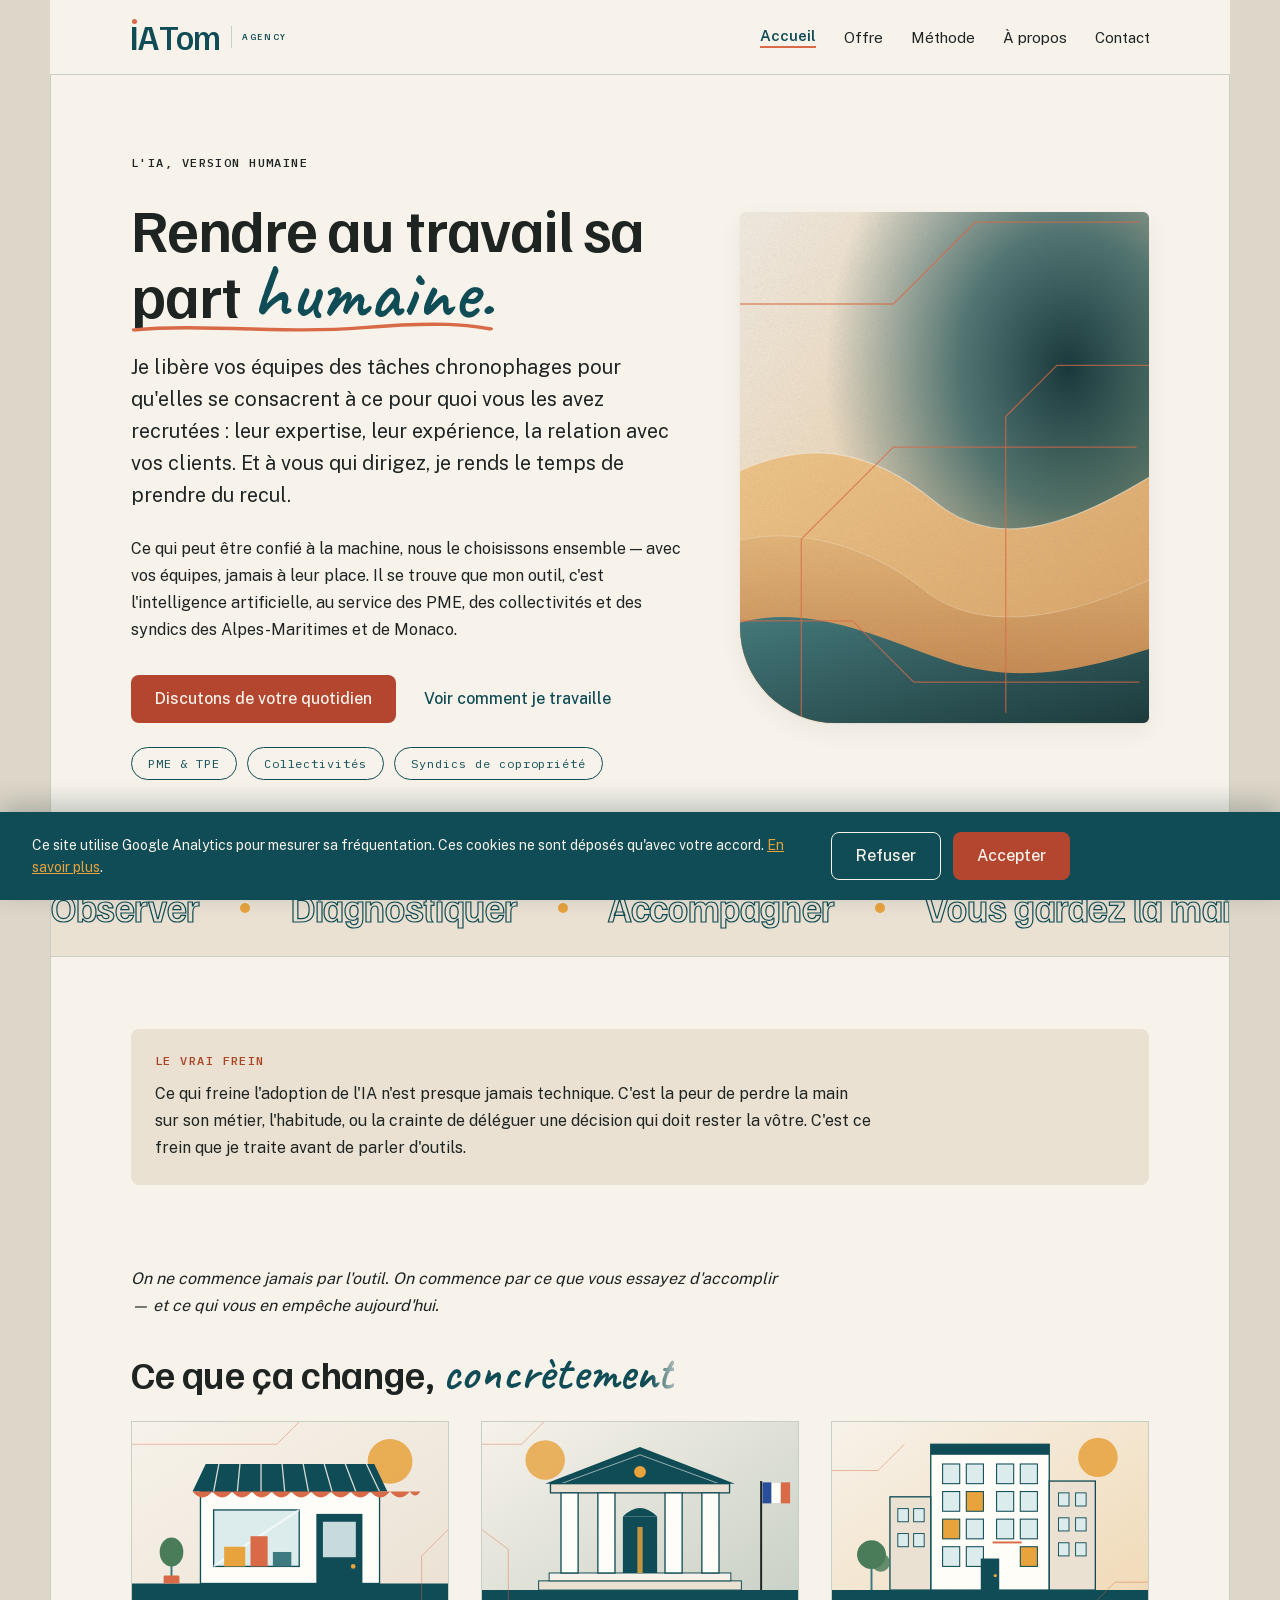
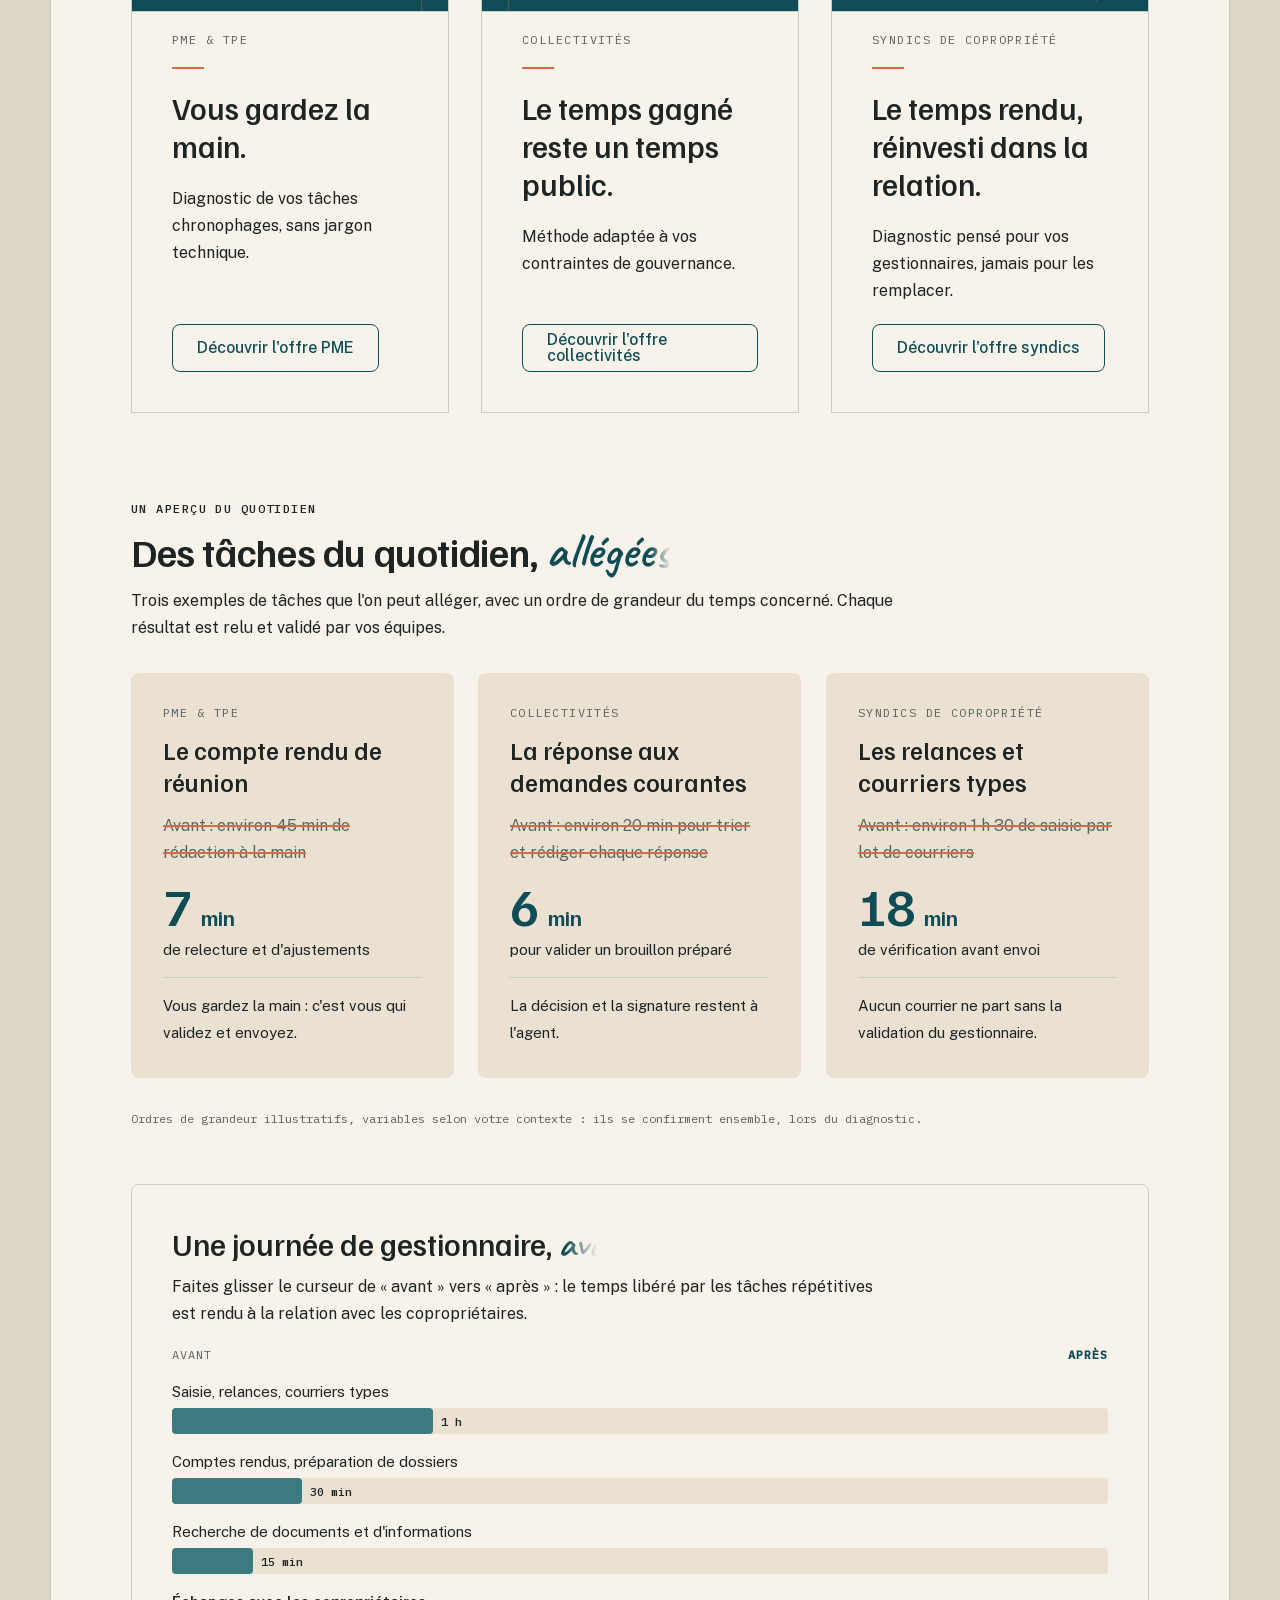
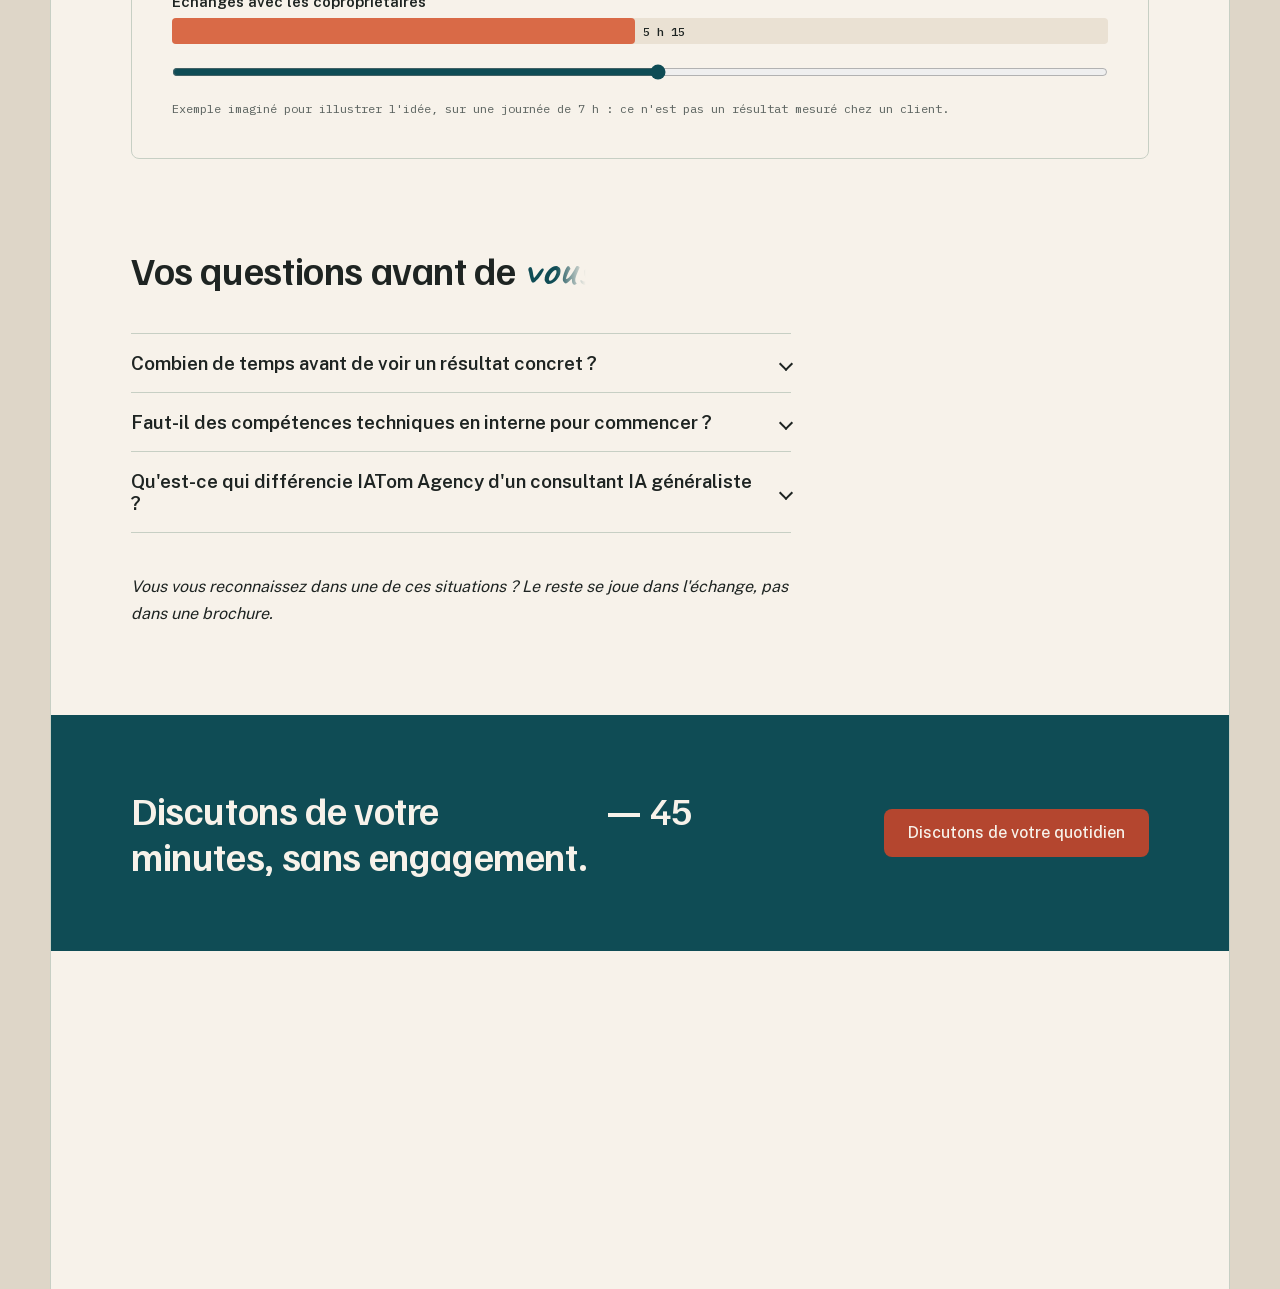
==== commit ec92122a: "Pied de page : QR code sous le logo Co-Authored-By: Claude Sonnet 5.5 <noreply@anthropic.com>" ====
--- a/index.html
+++ b/index.html
@@ -312,7 +312,7 @@
   </main>
 <div style="background: var(--iat-sable);">
   <div class="site-footer-top" style="padding: 48px 80px; display: flex; align-items: flex-start; justify-content: space-between; gap: 48px;">
-    <span class="iat-logo iat-logo--principal iat-logo--standard" role="img" aria-label="IATom Agency" style="font-size: 44px;"><span class="iat-logo__mot"><span class="iat-logo__i">I<span class="iat-logo__point"></span></span><span class="iat-logo__ia">A</span><span class="iat-logo__tom">Tom</span></span><span class="iat-logo__descripteur"><span>A</span><span>G</span><span>E</span><span>N</span><span>C</span><span>Y</span></span></span>
+    <div class="footer-marque"><span class="iat-logo iat-logo--principal iat-logo--standard" role="img" aria-label="IATom Agency" style="font-size: 44px;"><span class="iat-logo__mot"><span class="iat-logo__i">I<span class="iat-logo__point"></span></span><span class="iat-logo__ia">A</span><span class="iat-logo__tom">Tom</span></span><span class="iat-logo__descripteur"><span>A</span><span>G</span><span>E</span><span>N</span><span>C</span><span>Y</span></span></span><a class="footer-qr" href="https://s.vkard.io/p/30e7bf2a-7fc1-4e2c-b51f-27ae4fcb69c5/4a1ca84212?source=qr" target="_blank" rel="noopener"><img src="assets/img/qr-contact-thomas.svg" width="84" height="84" alt="QR code de la carte de contact de Thomas Blachère" loading="lazy"><span class="footer-qr-texte"><strong>Enregistrer mon contact</strong><span>Scannez ou cliquez pour ajouter Thomas à vos contacts.</span></span></a></div>
     <div class="site-footer-cols" style="display: flex; gap: 64px; font-family: var(--iat-font-texte); font-size: 14px; color: var(--iat-texte);">
       <div style="display: flex; flex-direction: column; gap: 8px;">
         <div style="font-family: var(--iat-font-mono); font-size: 11px; letter-spacing: 0.12em; color: var(--iat-gris-texte);">PAGES</div>
@@ -320,7 +320,7 @@
       </div>
       <div style="display: flex; flex-direction: column; gap: 8px;">
         <div style="font-family: var(--iat-font-mono); font-size: 11px; letter-spacing: 0.12em; color: var(--iat-gris-texte);">CONTACT</div>
-        <a href="mailto:bonjour@iatomagency.fr" style="color:inherit;text-decoration:none;">bonjour@iatomagency.fr</a><a href="https://www.iatomagency.fr" style="color:inherit;text-decoration:none;">www.iatomagency.fr</a><a href="tel:+33601483318" style="color:inherit;text-decoration:none;">+33 (0)6 01 48 33 18</a><a class="footer-qr" href="https://s.vkard.io/p/30e7bf2a-7fc1-4e2c-b51f-27ae4fcb69c5/4a1ca84212?source=qr" target="_blank" rel="noopener"><img src="assets/img/qr-contact-thomas.svg" width="84" height="84" alt="QR code de la carte de contact de Thomas Blachère" loading="lazy"><span class="footer-qr-texte"><strong>Enregistrer mon contact</strong><span>Scannez ou cliquez pour ajouter Thomas à vos contacts.</span></span></a>
+        <a href="mailto:bonjour@iatomagency.fr" style="color:inherit;text-decoration:none;">bonjour@iatomagency.fr</a><a href="https://www.iatomagency.fr" style="color:inherit;text-decoration:none;">www.iatomagency.fr</a><a href="tel:+33601483318" style="color:inherit;text-decoration:none;">+33 (0)6 01 48 33 18</a>
       </div>
       <div style="display: flex; flex-direction: column; gap: 8px;">
         <div style="font-family: var(--iat-font-mono); font-size: 11px; letter-spacing: 0.12em; color: var(--iat-gris-texte);">LÉGAL</div>
--- a/assets/choreo.css
+++ b/assets/choreo.css
@@ -414,3 +414,14 @@
 .site-footer-cols a.footer-qr:focus-visible {
   translate: 0 -2px;
 }
+
+/* QR code sous le logo du pied de page */
+.footer-marque {
+  display: flex;
+  flex-direction: column;
+  align-items: flex-start;
+  gap: 24px;
+}
+.footer-marque .footer-qr {
+  margin-top: 0;
+}
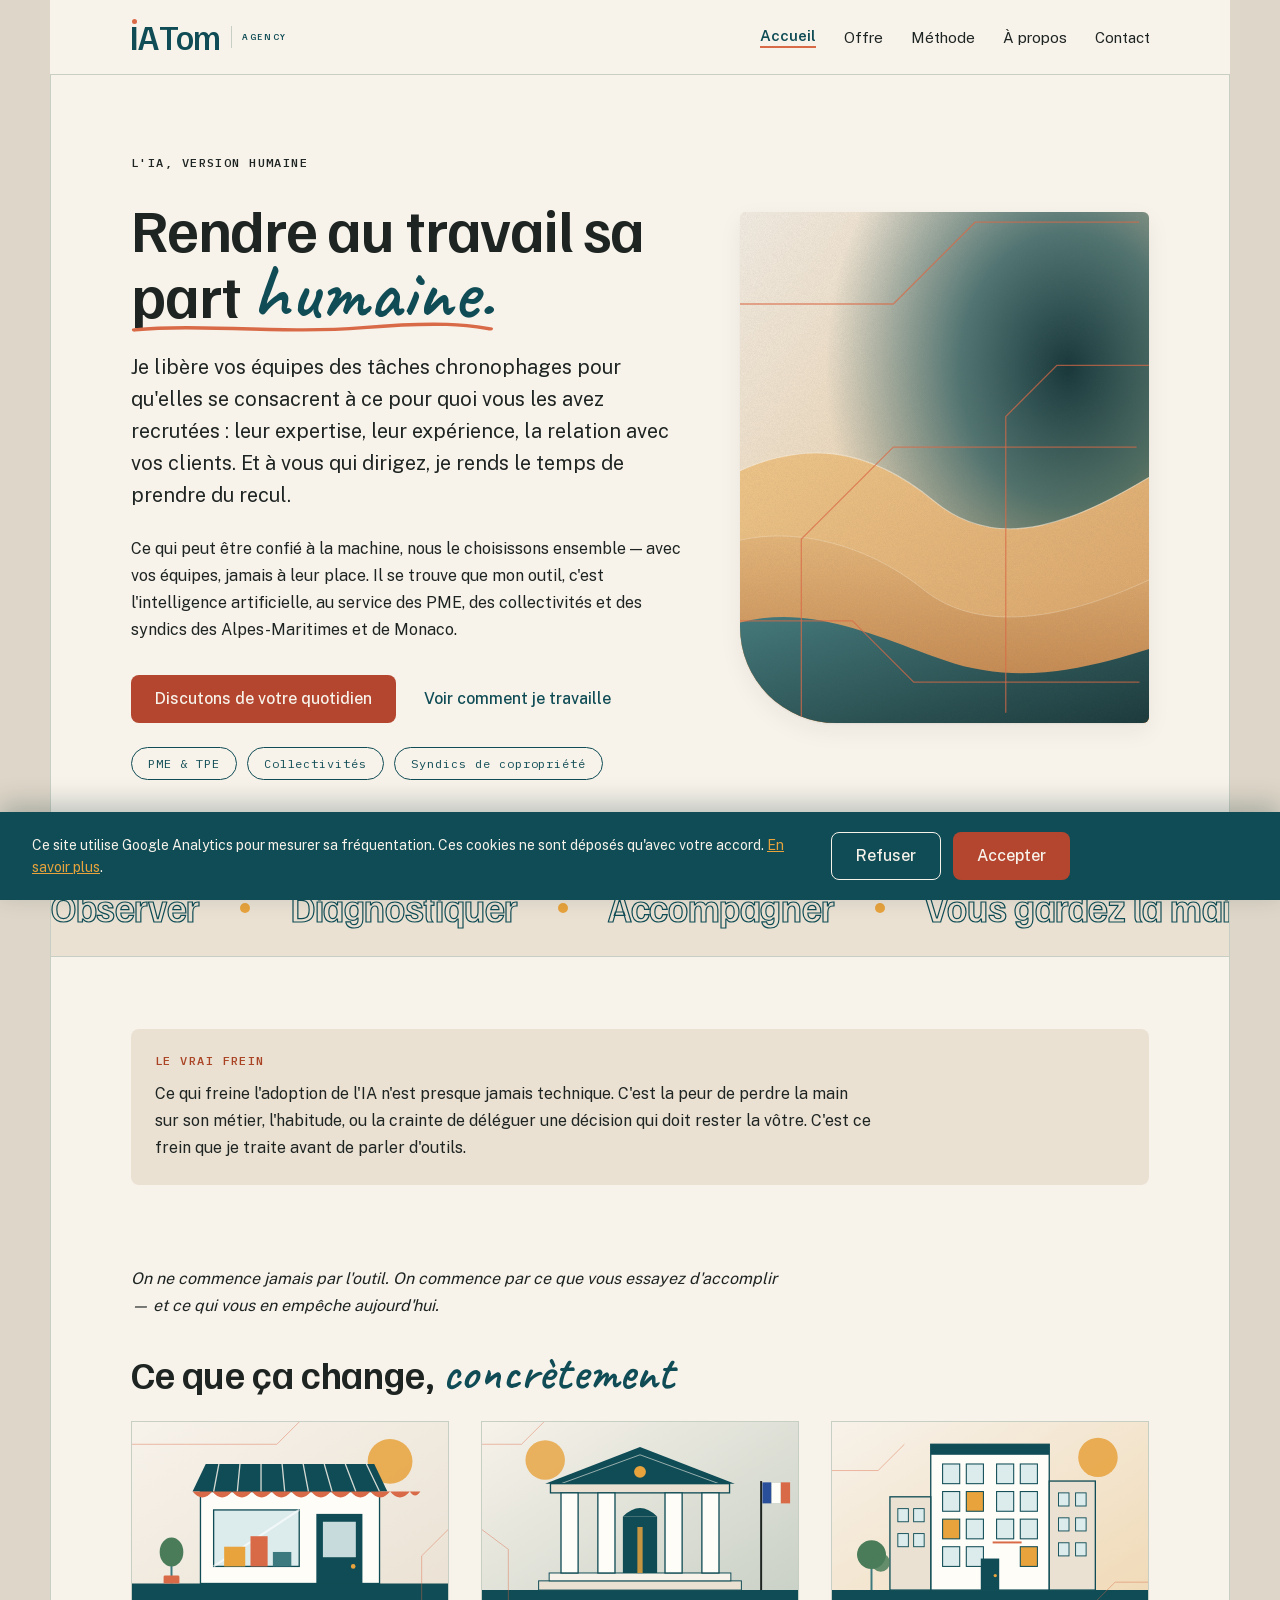
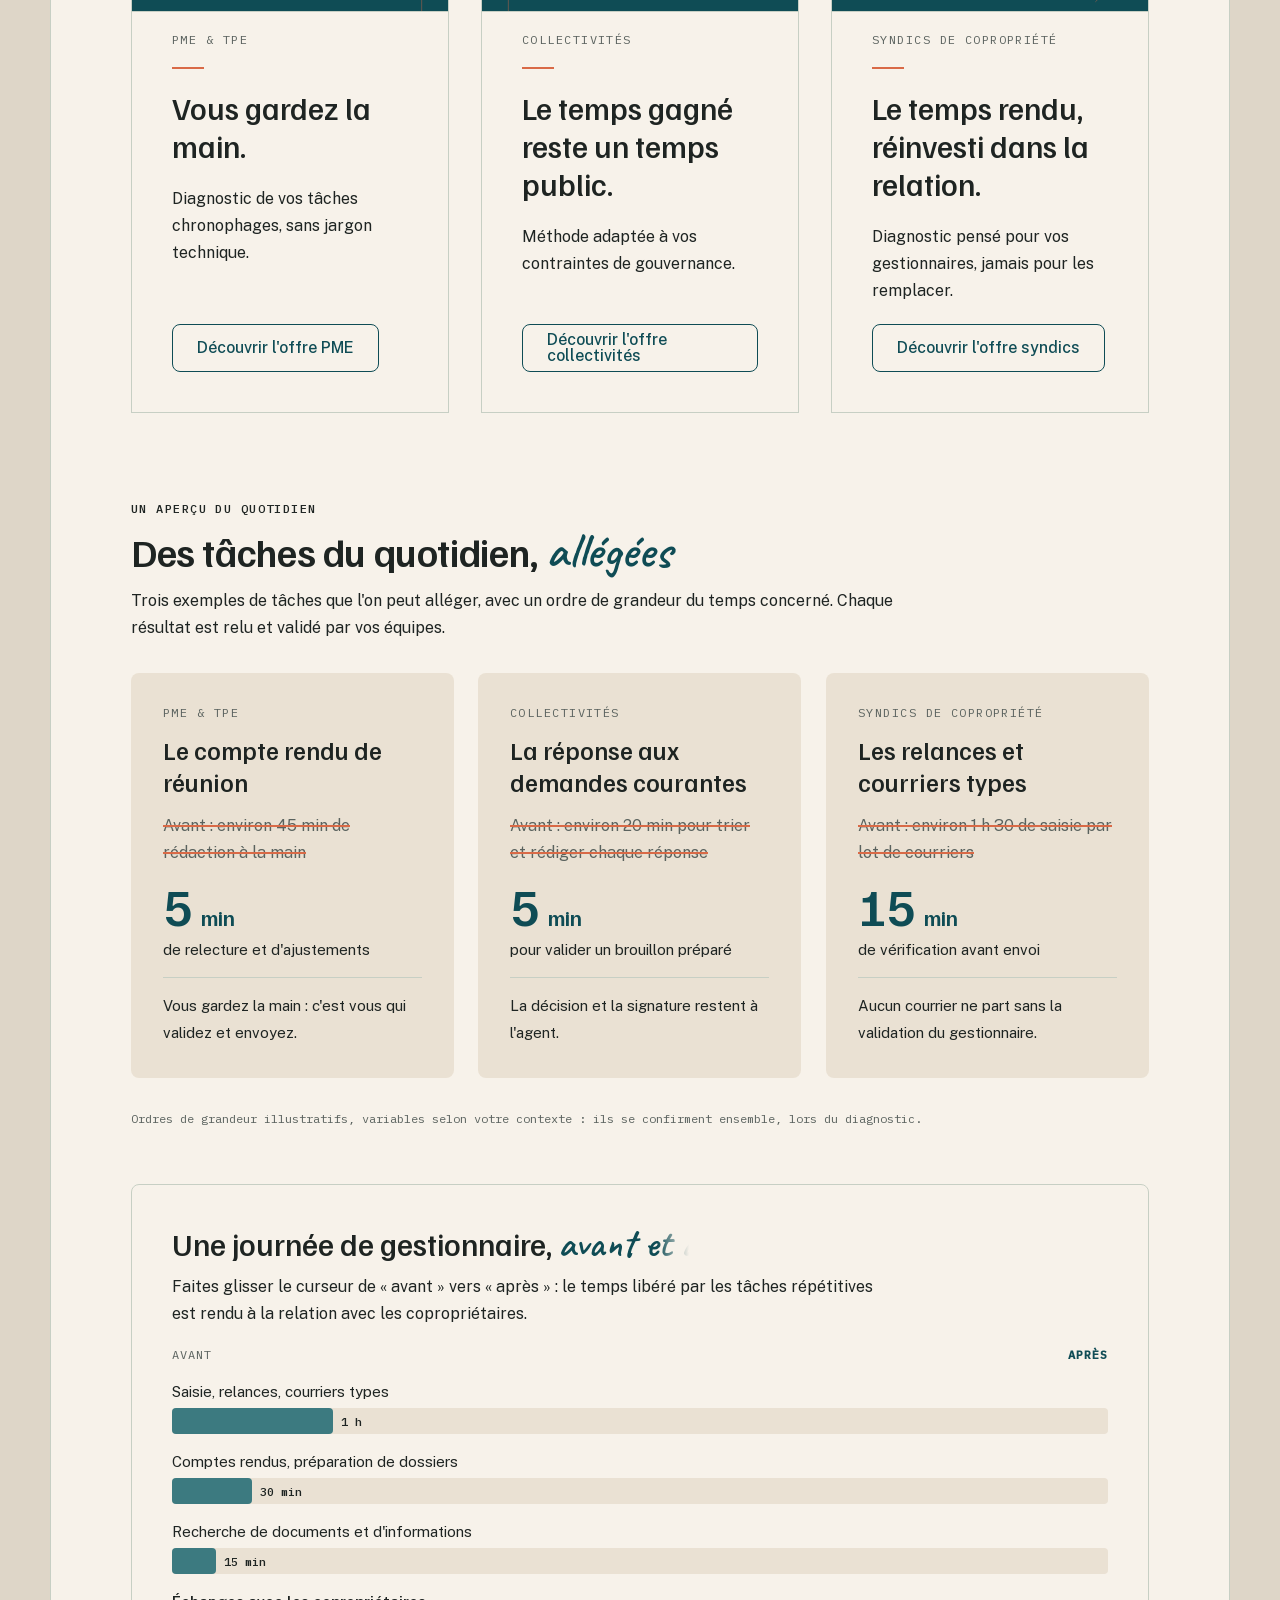
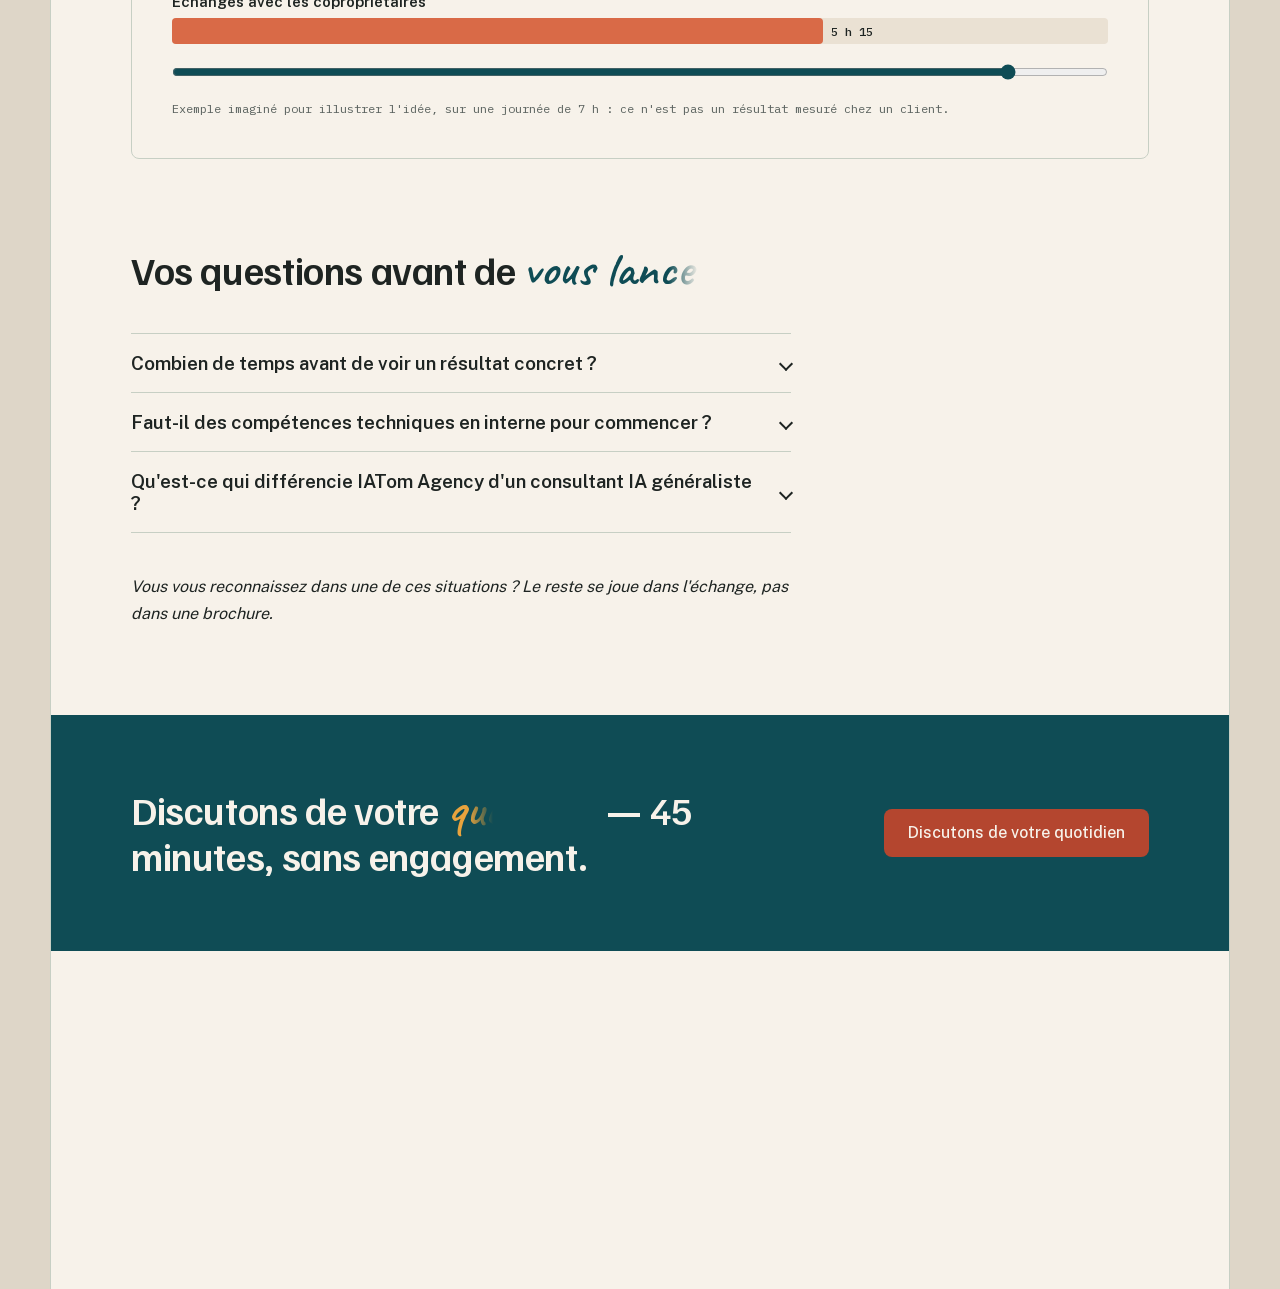
==== commit 57ff4ddc: "Pied de page : le QR code cliquable pointe vers iatomagency.fr/carte Co-Authored-By: Claude Opus 5.5" ====
--- a/index.html
+++ b/index.html
@@ -312,7 +312,7 @@
   </main>
 <div style="background: var(--iat-sable);">
   <div class="site-footer-top" style="padding: 48px 80px; display: flex; align-items: flex-start; justify-content: space-between; gap: 48px;">
-    <div class="footer-marque"><span class="iat-logo iat-logo--principal iat-logo--standard" role="img" aria-label="IATom Agency" style="font-size: 44px;"><span class="iat-logo__mot"><span class="iat-logo__i">I<span class="iat-logo__point"></span></span><span class="iat-logo__ia">A</span><span class="iat-logo__tom">Tom</span></span><span class="iat-logo__descripteur"><span>A</span><span>G</span><span>E</span><span>N</span><span>C</span><span>Y</span></span></span><a class="footer-qr" href="https://s.vkard.io/p/30e7bf2a-7fc1-4e2c-b51f-27ae4fcb69c5/4a1ca84212?source=qr" target="_blank" rel="noopener"><img src="assets/img/qr-contact-thomas.svg" width="84" height="84" alt="QR code de la carte de contact de Thomas Blachère" loading="lazy"><span class="footer-qr-texte"><strong>Enregistrer mon contact</strong><span>Scannez ou cliquez pour ajouter Thomas à vos contacts.</span></span></a></div>
+    <div class="footer-marque"><span class="iat-logo iat-logo--principal iat-logo--standard" role="img" aria-label="IATom Agency" style="font-size: 44px;"><span class="iat-logo__mot"><span class="iat-logo__i">I<span class="iat-logo__point"></span></span><span class="iat-logo__ia">A</span><span class="iat-logo__tom">Tom</span></span><span class="iat-logo__descripteur"><span>A</span><span>G</span><span>E</span><span>N</span><span>C</span><span>Y</span></span></span><a class="footer-qr" href="https://iatomagency.fr/carte" target="_blank" rel="noopener"><img src="assets/img/qr-contact-thomas.svg" width="84" height="84" alt="QR code de la carte de contact de Thomas Blachère" loading="lazy"><span class="footer-qr-texte"><strong>Enregistrer mon contact</strong><span>Scannez ou cliquez pour ajouter Thomas à vos contacts.</span></span></a></div>
     <div class="site-footer-cols" style="display: flex; gap: 64px; font-family: var(--iat-font-texte); font-size: 14px; color: var(--iat-texte);">
       <div style="display: flex; flex-direction: column; gap: 8px;">
         <div style="font-family: var(--iat-font-mono); font-size: 11px; letter-spacing: 0.12em; color: var(--iat-gris-texte);">PAGES</div>
